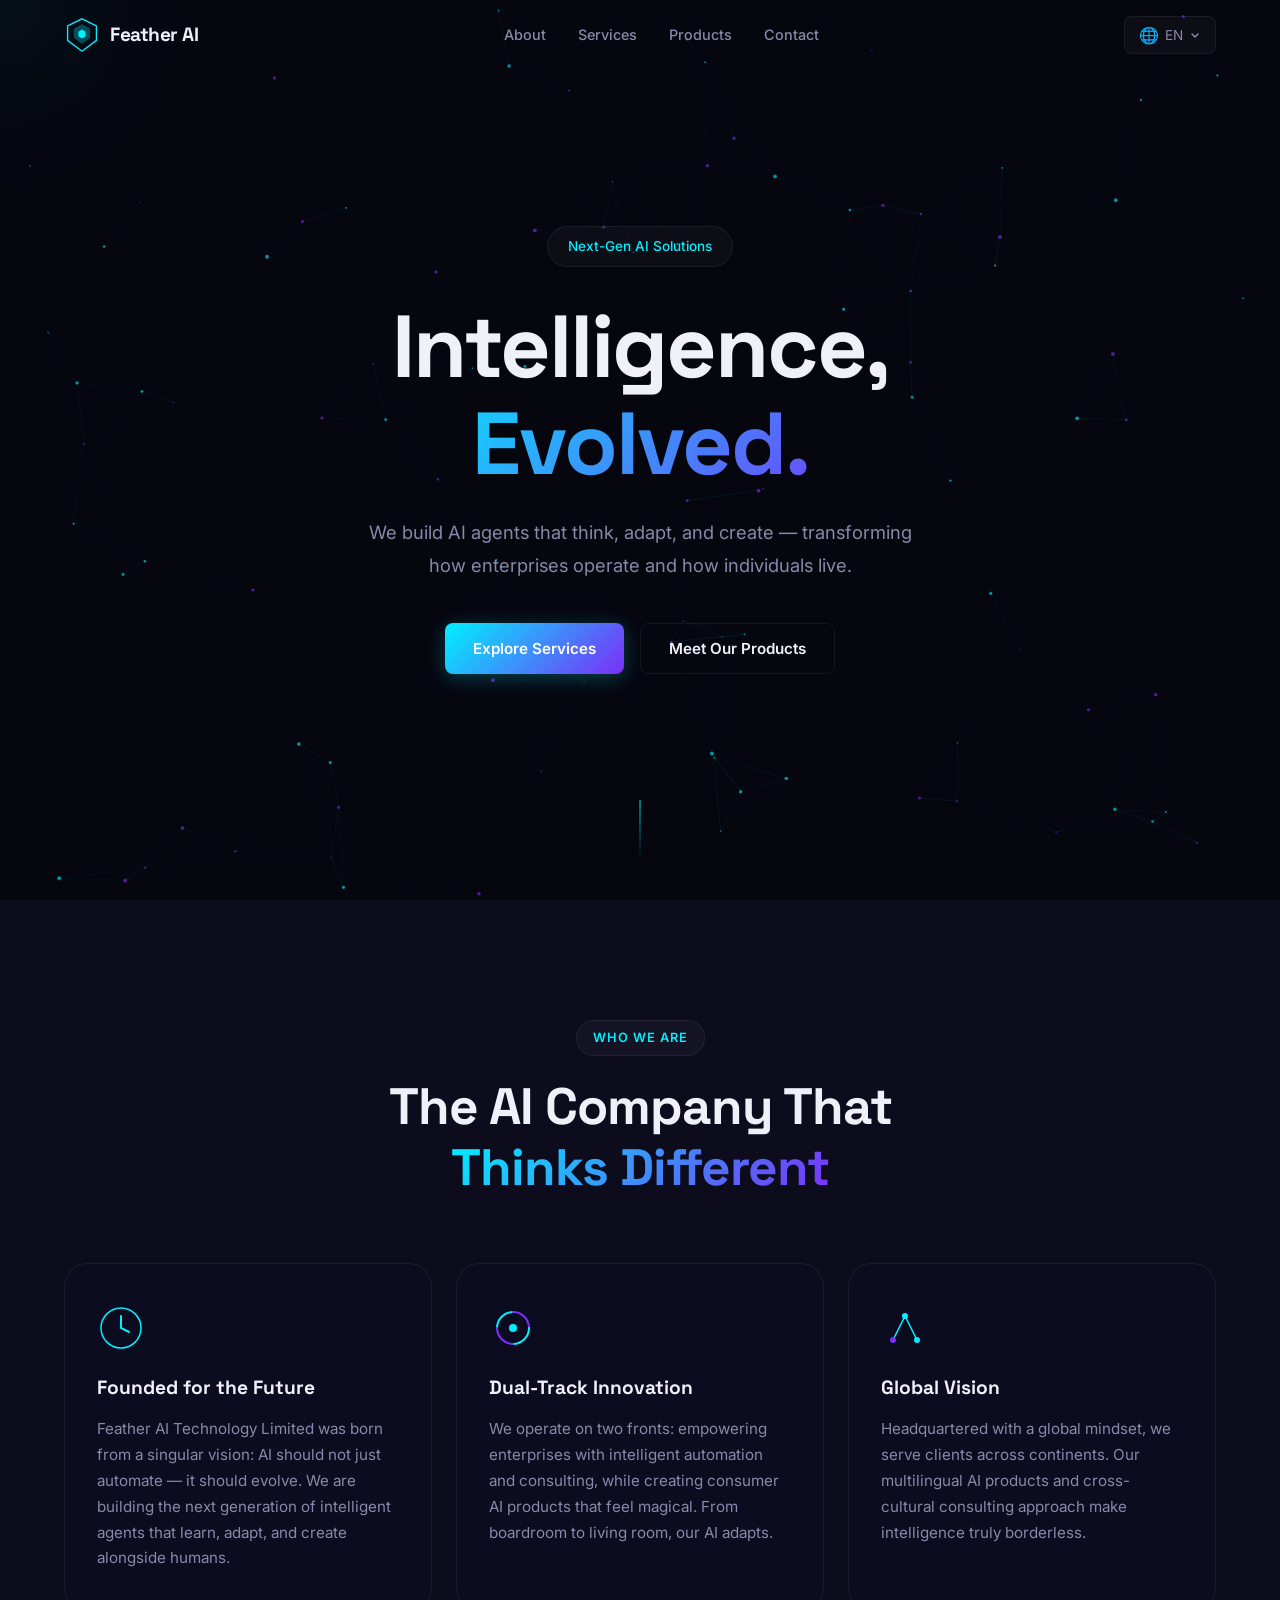
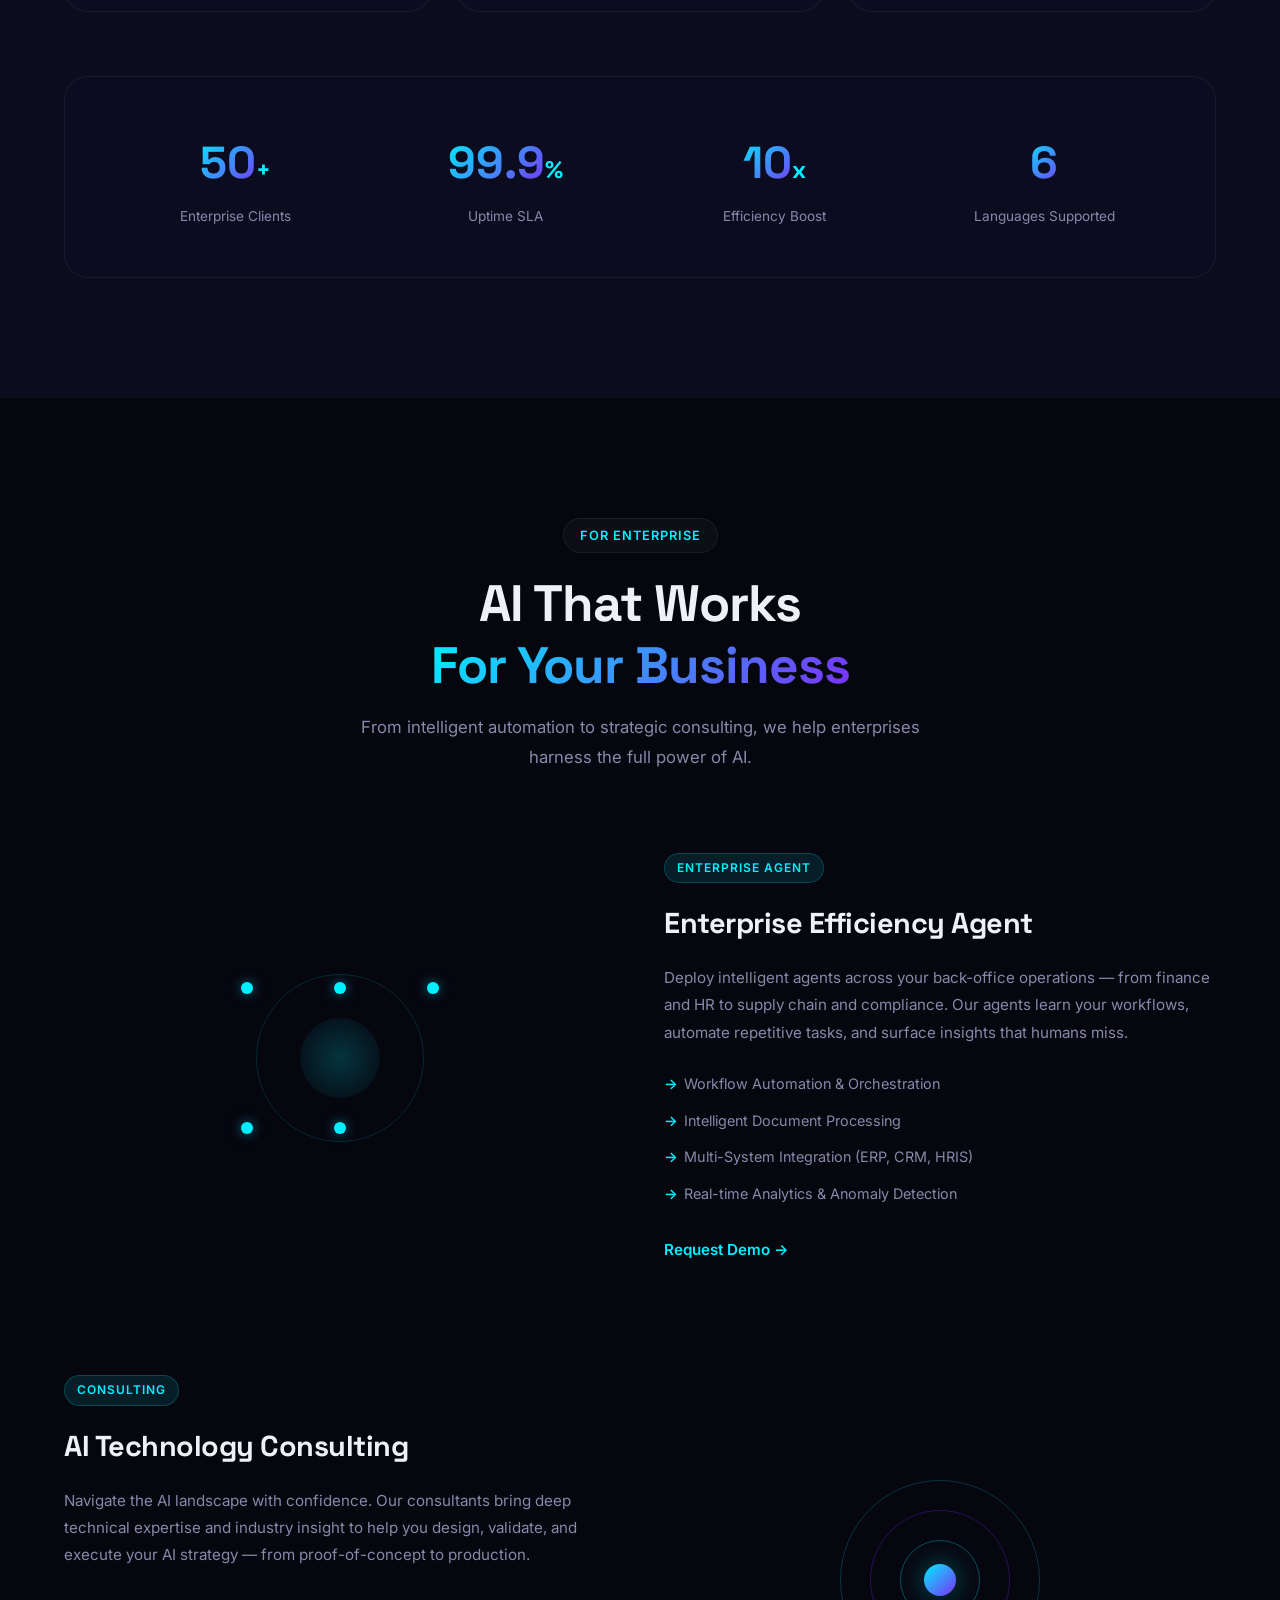
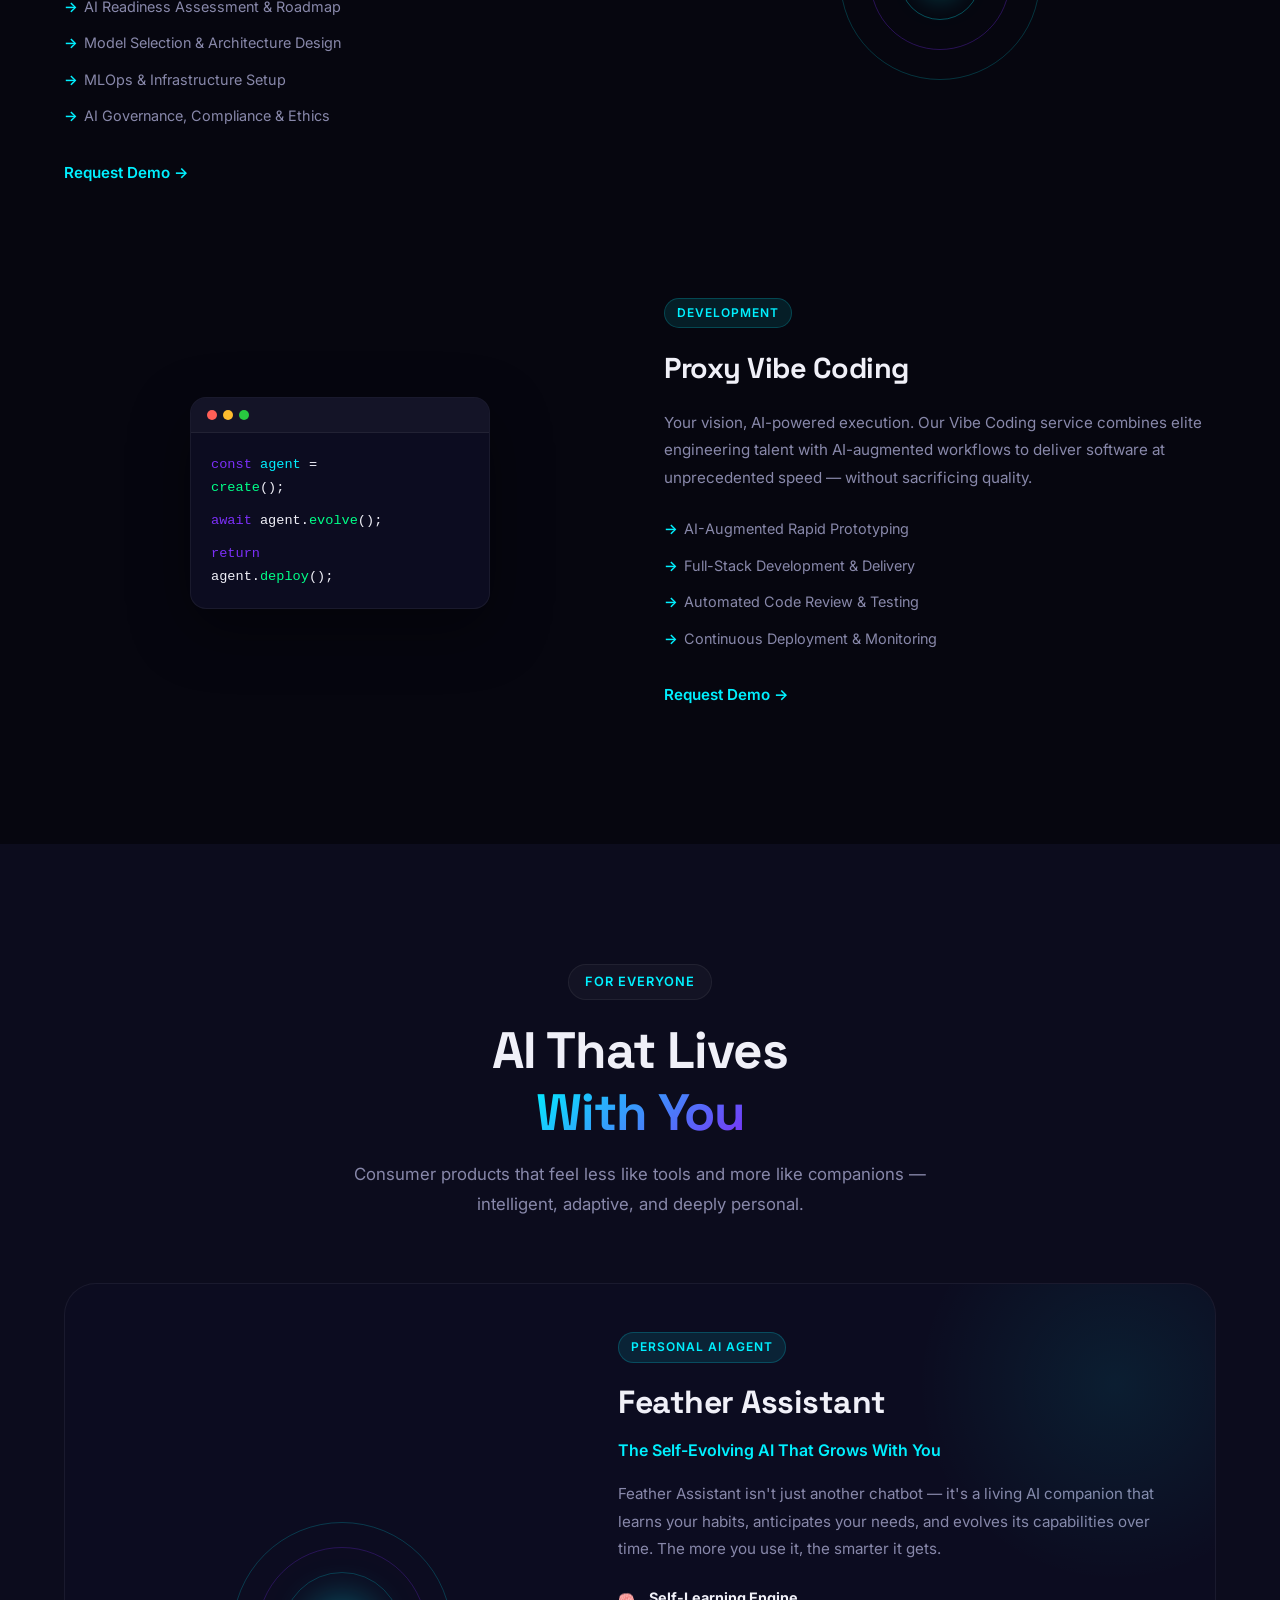
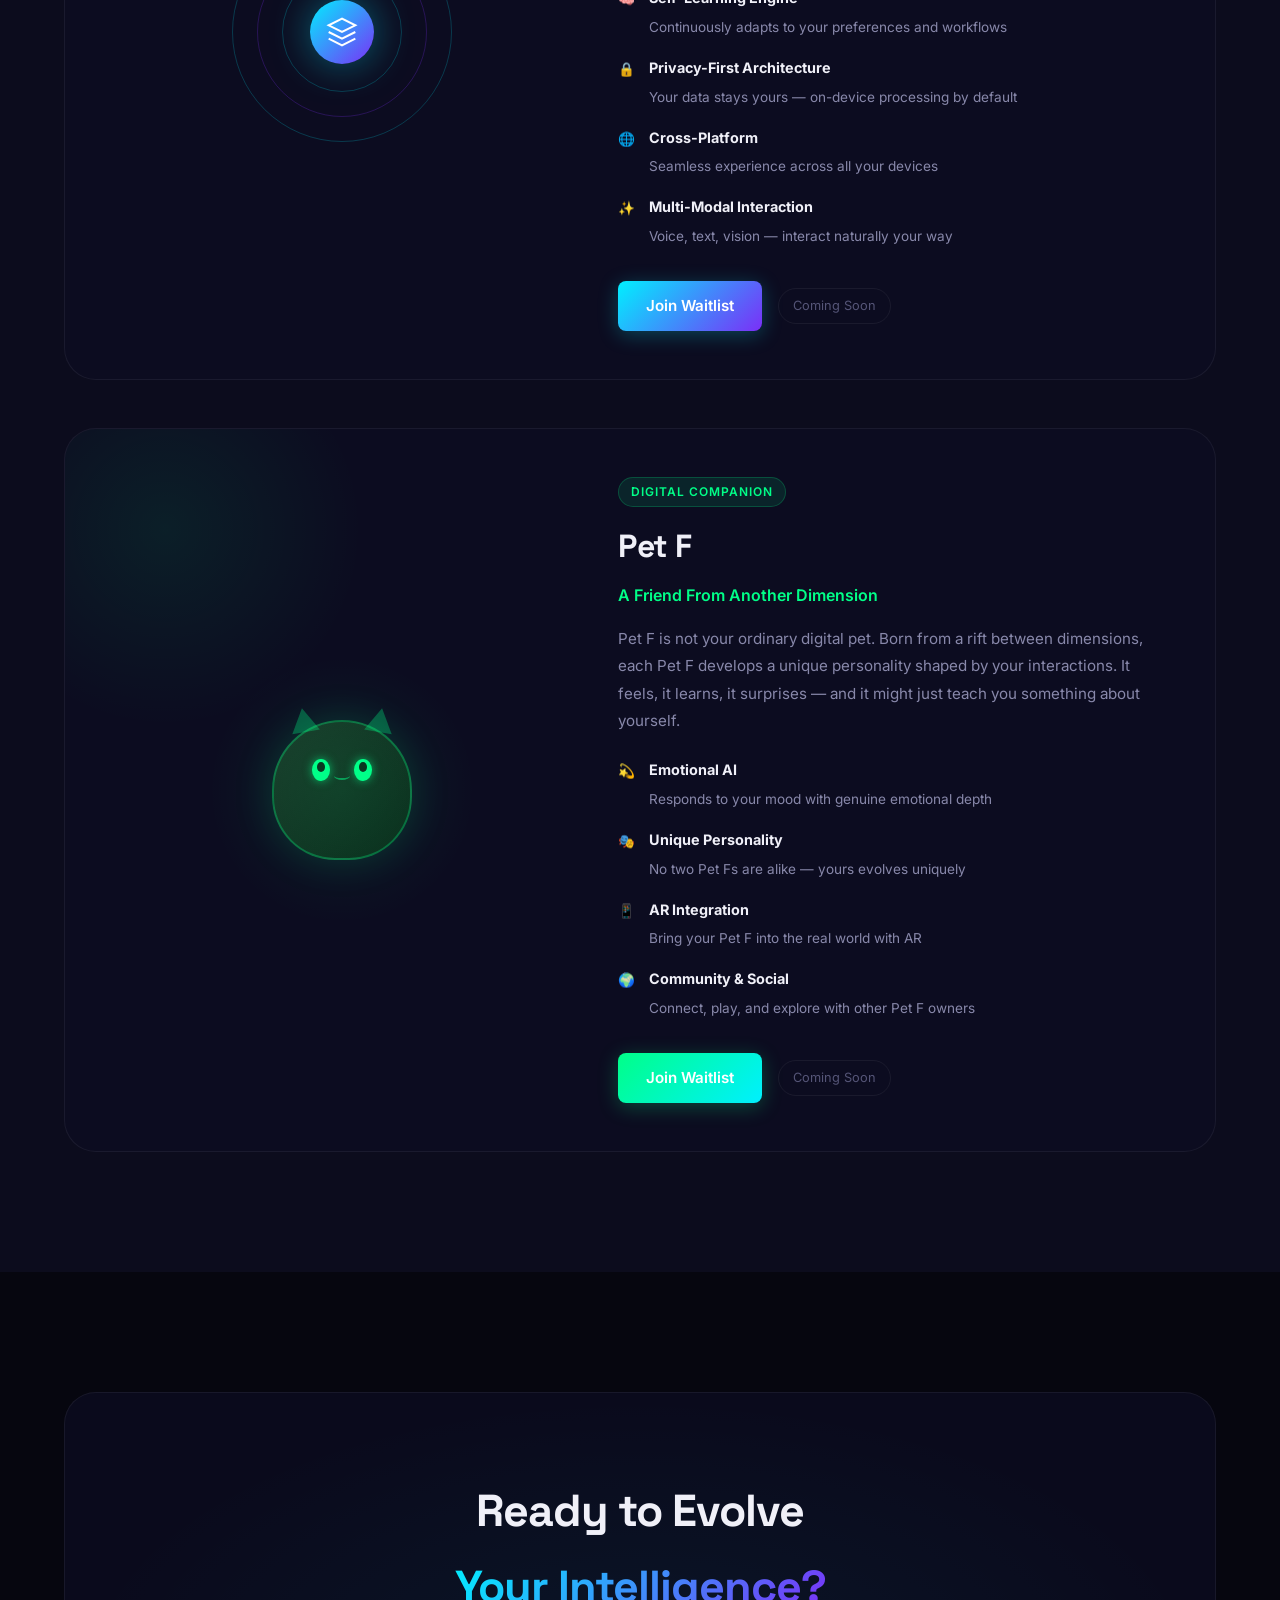
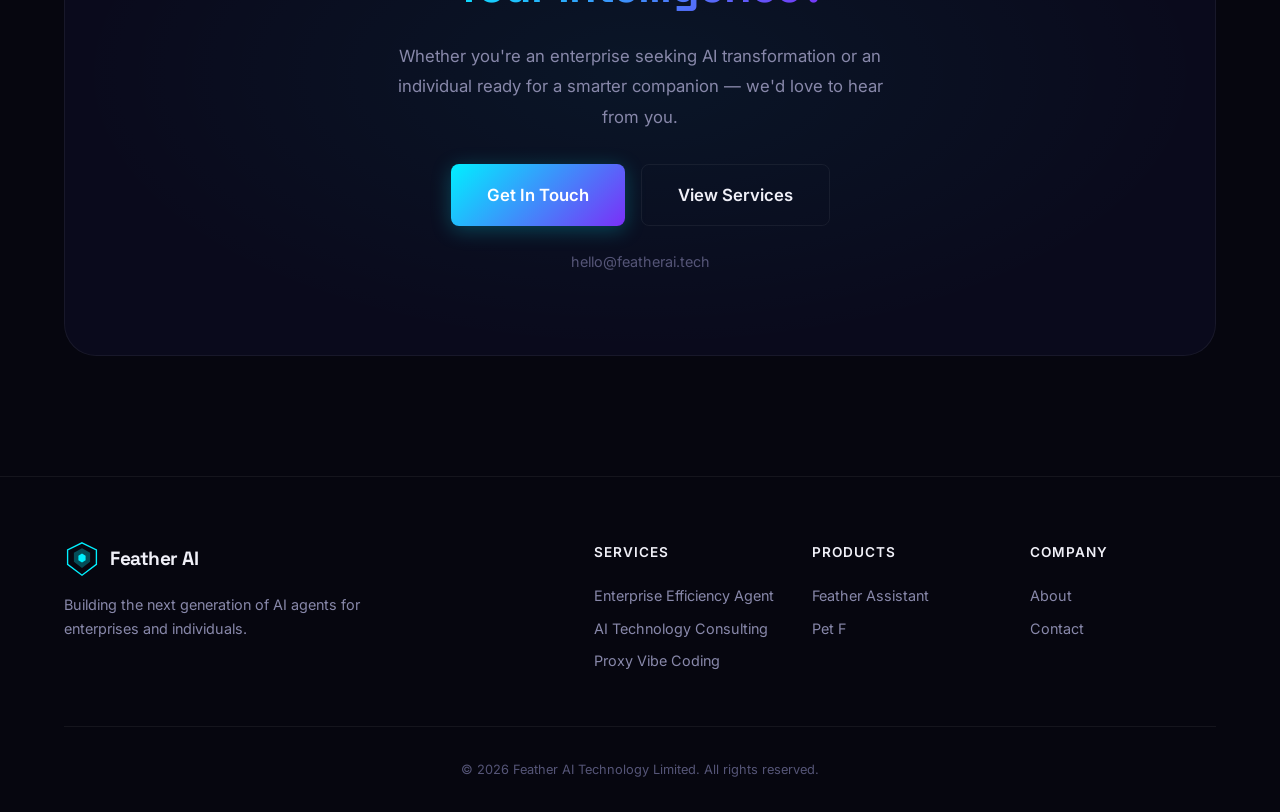
==== index.html @ f20fec65 "Initial commit" ====
<!DOCTYPE html>
<html lang="en" data-lang="en">
<head>
  <meta charset="UTF-8" />
  <meta name="viewport" content="width=device-width, initial-scale=1.0" />
  <title>Feather AI — Intelligence, Evolved</title>
  <meta name="description" content="Feather AI Technology Limited — Building the next generation of AI agents for enterprises and individuals." />
  <link rel="icon" type="image/svg+xml" href="assets/favicon.svg" />
  <link rel="preconnect" href="https://fonts.googleapis.com" />
  <link rel="preconnect" href="https://fonts.gstatic.com" crossorigin />
  <link href="https://fonts.googleapis.com/css2?family=Inter:wght@300;400;500;600;700;800;900&family=Space+Grotesk:wght@400;500;600;700&family=Noto+Sans+SC:wght@300;400;500;700&family=Noto+Sans+JP:wght@300;400;500;700&display=swap" rel="stylesheet" />
  <link rel="stylesheet" href="css/style.css" />
</head>
<body>
  <!-- Cursor Glow -->
  <div id="cursor-glow"></div>

  <!-- Navigation -->
  <nav id="navbar">
    <div class="nav-inner">
      <a href="#hero" class="nav-logo">
        <svg class="logo-icon" viewBox="0 0 40 40" fill="none" xmlns="http://www.w3.org/2000/svg">
          <path d="M20 2L36 10V26L20 38L4 26V10L20 2Z" stroke="url(#logoGrad)" stroke-width="1.5" fill="none"/>
          <path d="M20 8L29 13V23L20 30L11 23V13L20 8Z" fill="url(#logoGrad)" opacity="0.3"/>
          <path d="M20 14L24 16.5V21.5L20 24L16 21.5V16.5L20 14Z" fill="url(#logoGrad)"/>
          <defs>
            <linearGradient id="logoGrad" x1="4" y1="2" x2="36" y2="38">
              <stop stop-color="#00f0ff"/>
              <stop offset="1" stop-color="#7b2ff7"/>
            </linearGradient>
          </defs>
        </svg>
        <span class="logo-text">Feather AI</span>
      </a>
      <div class="nav-links">
        <a href="#about" data-i18n="nav.about">About</a>
        <a href="#services" data-i18n="nav.services">Services</a>
        <a href="#products" data-i18n="nav.products">Products</a>
        <a href="#contact" data-i18n="nav.contact">Contact</a>
      </div>
      <div class="nav-actions">
        <div class="lang-switcher" id="langSwitcher">
          <button class="lang-btn" id="langBtn">
            <span class="lang-flag">🌐</span>
            <span class="lang-label">EN</span>
            <svg class="lang-arrow" viewBox="0 0 12 12" fill="none"><path d="M3 5L6 8L9 5" stroke="currentColor" stroke-width="1.5" stroke-linecap="round"/></svg>
          </button>
          <div class="lang-dropdown" id="langDropdown">
            <button data-lang="en">🇺🇸 English</button>
            <button data-lang="zh-TW">🇹🇼 繁體中文</button>
            <button data-lang="zh-CN">🇨🇳 简体中文</button>
            <button data-lang="ja">🇯🇵 日本語</button>
            <button data-lang="fr">🇫🇷 Français</button>
            <button data-lang="de">🇩🇪 Deutsch</button>
          </div>
        </div>
        <button class="nav-toggle" id="navToggle" aria-label="Menu">
          <span></span><span></span><span></span>
        </button>
      </div>
    </div>
  </nav>

  <!-- Mobile Menu -->
  <div class="mobile-menu" id="mobileMenu">
    <a href="#about" data-i18n="nav.about">About</a>
    <a href="#services" data-i18n="nav.services">Services</a>
    <a href="#products" data-i18n="nav.products">Products</a>
    <a href="#contact" data-i18n="nav.contact">Contact</a>
  </div>

  <!-- Hero Section -->
  <section id="hero">
    <canvas id="heroCanvas"></canvas>
    <div class="hero-content">
      <div class="hero-badge" data-i18n="hero.badge">Next-Gen AI Solutions</div>
      <h1>
        <span class="hero-line" data-i18n="hero.title1">Intelligence,</span>
        <span class="hero-line gradient-text" data-i18n="hero.title2">Evolved.</span>
      </h1>
      <p class="hero-sub" data-i18n="hero.subtitle">We build AI agents that think, adapt, and create — transforming how enterprises operate and how individuals live.</p>
      <div class="hero-cta">
        <a href="#services" class="btn btn-primary" data-i18n="hero.cta1">Explore Services</a>
        <a href="#products" class="btn btn-ghost" data-i18n="hero.cta2">Meet Our Products</a>
      </div>
    </div>
    <div class="scroll-indicator">
      <div class="scroll-line"></div>
    </div>
  </section>

  <!-- About Section -->
  <section id="about">
    <div class="container">
      <div class="section-header">
        <span class="section-tag" data-i18n="about.tag">Who We Are</span>
        <h2 data-i18n="about.title">The AI Company That<br/><span class="gradient-text">Thinks Different</span></h2>
      </div>
      <div class="about-grid">
        <div class="about-card" data-reveal>
          <div class="about-icon">
            <svg viewBox="0 0 48 48" fill="none"><circle cx="24" cy="24" r="20" stroke="url(#g1)" stroke-width="1.5"/><path d="M24 12V24L32 28" stroke="url(#g1)" stroke-width="2" stroke-linecap="round"/><defs><linearGradient id="g1" x1="4" y1="4" x2="44" y2="44"><stop stop-color="#00f0ff"/><stop offset="1" stop-color="#7b2ff7"/></linearGradient></defs></svg>
          </div>
          <h3 data-i18n="about.card1.title">Founded for the Future</h3>
          <p data-i18n="about.card1.desc">Feather AI Technology Limited was born from a singular vision: AI should not just automate — it should evolve. We are building the next generation of intelligent agents that learn, adapt, and create alongside humans.</p>
        </div>
        <div class="about-card" data-reveal>
          <div class="about-icon">
            <svg viewBox="0 0 48 48" fill="none"><path d="M8 24C8 15.2 15.2 8 24 8" stroke="#00f0ff" stroke-width="2" stroke-linecap="round"/><path d="M24 8C32.8 8 40 15.2 40 24" stroke="#7b2ff7" stroke-width="2" stroke-linecap="round"/><path d="M40 24C40 32.8 32.8 40 24 40" stroke="#00f0ff" stroke-width="2" stroke-linecap="round"/><path d="M24 40C15.2 40 8 32.8 8 24" stroke="#7b2ff7" stroke-width="2" stroke-linecap="round"/><circle cx="24" cy="24" r="4" fill="url(#g2)"/><defs><linearGradient id="g2" x1="8" y1="8" x2="40" y2="40"><stop stop-color="#00f0ff"/><stop offset="1" stop-color="#7b2ff7"/></linearGradient></defs></svg>
          </div>
          <h3 data-i18n="about.card2.title">Dual-Track Innovation</h3>
          <p data-i18n="about.card2.desc">We operate on two fronts: empowering enterprises with intelligent automation and consulting, while creating consumer AI products that feel magical. From boardroom to living room, our AI adapts.</p>
        </div>
        <div class="about-card" data-reveal>
          <div class="about-icon">
            <svg viewBox="0 0 48 48" fill="none"><path d="M12 36L24 12L36 36" stroke="url(#g3)" stroke-width="1.5"/><path d="M17 28H31" stroke="url(#g3)" stroke-width="1.5"/><circle cx="24" cy="12" r="3" fill="#00f0ff"/><circle cx="12" cy="36" r="3" fill="#7b2ff7"/><circle cx="36" cy="36" r="3" fill="#00f0ff"/><defs><linearGradient id="g3" x1="12" y1="12" x2="36" y2="36"><stop stop-color="#00f0ff"/><stop offset="1" stop-color="#7b2ff7"/></linearGradient></defs></svg>
          </div>
          <h3 data-i18n="about.card3.title">Global Vision</h3>
          <p data-i18n="about.card3.desc">Headquartered with a global mindset, we serve clients across continents. Our multilingual AI products and cross-cultural consulting approach make intelligence truly borderless.</p>
        </div>
      </div>
      <div class="about-stats" data-reveal>
        <div class="stat">
          <span class="stat-num" data-count="50">0</span><span class="stat-suffix">+</span>
          <span class="stat-label" data-i18n="about.stat1">Enterprise Clients</span>
        </div>
        <div class="stat">
          <span class="stat-num" data-count="99.9">0</span><span class="stat-suffix">%</span>
          <span class="stat-label" data-i18n="about.stat2">Uptime SLA</span>
        </div>
        <div class="stat">
          <span class="stat-num" data-count="10">0</span><span class="stat-suffix">x</span>
          <span class="stat-label" data-i18n="about.stat3">Efficiency Boost</span>
        </div>
        <div class="stat">
          <span class="stat-num" data-count="6">0</span><span class="stat-suffix"></span>
          <span class="stat-label" data-i18n="about.stat4">Languages Supported</span>
        </div>
      </div>
    </div>
  </section>

  <!-- Services (To B) Section -->
  <section id="services">
    <div class="container">
      <div class="section-header">
        <span class="section-tag" data-i18n="services.tag">For Enterprise</span>
        <h2 data-i18n="services.title">AI That Works<br/><span class="gradient-text">For Your Business</span></h2>
        <p class="section-desc" data-i18n="services.subtitle">From intelligent automation to strategic consulting, we help enterprises harness the full power of AI.</p>
      </div>
      <div class="services-grid">
        <!-- Service 1: Enterprise Agent -->
        <div class="service-card" data-reveal>
          <div class="service-visual">
            <div class="service-illustration agent-illust">
              <div class="agent-grid">
                <div class="agent-node" style="--delay:0s"></div>
                <div class="agent-node" style="--delay:0.2s"></div>
                <div class="agent-node" style="--delay:0.4s"></div>
                <div class="agent-node" style="--delay:0.6s"></div>
                <div class="agent-node" style="--delay:0.8s"></div>
                <div class="agent-connection"></div>
              </div>
              <div class="agent-pulse"></div>
            </div>
          </div>
          <div class="service-content">
            <div class="service-badge" data-i18n="services.s1.badge">Enterprise Agent</div>
            <h3 data-i18n="services.s1.title">Enterprise Efficiency Agent</h3>
            <p data-i18n="services.s1.desc">Deploy intelligent agents across your back-office operations — from finance and HR to supply chain and compliance. Our agents learn your workflows, automate repetitive tasks, and surface insights that humans miss.</p>
            <ul class="service-features">
              <li data-i18n="services.s1.f1">Workflow Automation & Orchestration</li>
              <li data-i18n="services.s1.f2">Intelligent Document Processing</li>
              <li data-i18n="services.s1.f3">Multi-System Integration (ERP, CRM, HRIS)</li>
              <li data-i18n="services.s1.f4">Real-time Analytics & Anomaly Detection</li>
            </ul>
            <a href="#contact" class="service-link" data-i18n="services.cta">Request Demo →</a>
          </div>
        </div>

        <!-- Service 2: AI Consulting -->
        <div class="service-card reverse" data-reveal>
          <div class="service-visual">
            <div class="service-illustration consulting-illust">
              <div class="consulting-brain">
                <div class="brain-ring r1"></div>
                <div class="brain-ring r2"></div>
                <div class="brain-ring r3"></div>
                <div class="brain-core"></div>
              </div>
            </div>
          </div>
          <div class="service-content">
            <div class="service-badge" data-i18n="services.s2.badge">Consulting</div>
            <h3 data-i18n="services.s2.title">AI Technology Consulting</h3>
            <p data-i18n="services.s2.desc">Navigate the AI landscape with confidence. Our consultants bring deep technical expertise and industry insight to help you design, validate, and execute your AI strategy — from proof-of-concept to production.</p>
            <ul class="service-features">
              <li data-i18n="services.s2.f1">AI Readiness Assessment & Roadmap</li>
              <li data-i18n="services.s2.f2">Model Selection & Architecture Design</li>
              <li data-i18n="services.s2.f3">MLOps & Infrastructure Setup</li>
              <li data-i18n="services.s2.f4">AI Governance, Compliance & Ethics</li>
            </ul>
            <a href="#contact" class="service-link" data-i18n="services.cta">Request Demo →</a>
          </div>
        </div>

        <!-- Service 3: Vibe Coding -->
        <div class="service-card" data-reveal>
          <div class="service-visual">
            <div class="service-illustration coding-illust">
              <div class="code-editor">
                <div class="code-header">
                  <span class="code-dot d1"></span>
                  <span class="code-dot d2"></span>
                  <span class="code-dot d3"></span>
                </div>
                <div class="code-body">
                  <span class="code-line" style="--w:60%"><span class="code-kw">const</span> <span class="code-var">agent</span> = <span class="code-fn">create</span>();</span>
                  <span class="code-line" style="--w:75%"><span class="code-kw">await</span> agent.<span class="code-fn">evolve</span>();</span>
                  <span class="code-line" style="--w:50%"><span class="code-kw">return</span> agent.<span class="code-fn">deploy</span>();</span>
                </div>
              </div>
            </div>
          </div>
          <div class="service-content">
            <div class="service-badge" data-i18n="services.s3.badge">Development</div>
            <h3 data-i18n="services.s3.title">Proxy Vibe Coding</h3>
            <p data-i18n="services.s3.desc">Your vision, AI-powered execution. Our Vibe Coding service combines elite engineering talent with AI-augmented workflows to deliver software at unprecedented speed — without sacrificing quality.</p>
            <ul class="service-features">
              <li data-i18n="services.s3.f1">AI-Augmented Rapid Prototyping</li>
              <li data-i18n="services.s3.f2">Full-Stack Development & Delivery</li>
              <li data-i18n="services.s3.f3">Automated Code Review & Testing</li>
              <li data-i18n="services.s3.f4">Continuous Deployment & Monitoring</li>
            </ul>
            <a href="#contact" class="service-link" data-i18n="services.cta">Request Demo →</a>
          </div>
        </div>
      </div>
    </div>
  </section>

  <!-- Products (To C) Section -->
  <section id="products">
    <div class="container">
      <div class="section-header">
        <span class="section-tag" data-i18n="products.tag">For Everyone</span>
        <h2 data-i18n="products.title">AI That Lives<br/><span class="gradient-text">With You</span></h2>
        <p class="section-desc" data-i18n="products.subtitle">Consumer products that feel less like tools and more like companions — intelligent, adaptive, and deeply personal.</p>
      </div>
      <div class="products-grid">
        <!-- Product 1: Feather Assistant -->
        <div class="product-card feather-assistant" data-reveal>
          <div class="product-glow"></div>
          <div class="product-visual">
            <div class="fa-orb">
              <div class="fa-ring r1"></div>
              <div class="fa-ring r2"></div>
              <div class="fa-ring r3"></div>
              <div class="fa-core">
                <svg viewBox="0 0 24 24" fill="none" stroke="white" stroke-width="1.5"><path d="M12 2L2 7L12 12L22 7L12 2Z"/><path d="M2 17L12 22L22 17"/><path d="M2 12L12 17L22 12"/></svg>
              </div>
            </div>
          </div>
          <div class="product-content">
            <div class="product-badge" data-i18n="products.p1.badge">Personal AI Agent</div>
            <h3 data-i18n="products.p1.title">Feather Assistant</h3>
            <p class="product-tagline" data-i18n="products.p1.tagline">The Self-Evolving AI That Grows With You</p>
            <p class="product-desc" data-i18n="products.p1.desc">Feather Assistant isn't just another chatbot — it's a living AI companion that learns your habits, anticipates your needs, and evolves its capabilities over time. The more you use it, the smarter it gets.</p>
            <div class="product-features">
              <div class="pf-item">
                <span class="pf-icon">🧠</span>
                <div>
                  <strong data-i18n="products.p1.f1t">Self-Learning Engine</strong>
                  <span data-i18n="products.p1.f1d">Continuously adapts to your preferences and workflows</span>
                </div>
              </div>
              <div class="pf-item">
                <span class="pf-icon">🔒</span>
                <div>
                  <strong data-i18n="products.p1.f2t">Privacy-First Architecture</strong>
                  <span data-i18n="products.p1.f2d">Your data stays yours — on-device processing by default</span>
                </div>
              </div>
              <div class="pf-item">
                <span class="pf-icon">🌐</span>
                <div>
                  <strong data-i18n="products.p1.f3t">Cross-Platform</strong>
                  <span data-i18n="products.p1.f3d">Seamless experience across all your devices</span>
                </div>
              </div>
              <div class="pf-item">
                <span class="pf-icon">✨</span>
                <div>
                  <strong data-i18n="products.p1.f4t">Multi-Modal Interaction</strong>
                  <span data-i18n="products.p1.f4d">Voice, text, vision — interact naturally your way</span>
                </div>
              </div>
            </div>
            <div class="product-cta">
              <a href="#contact" class="btn btn-primary" data-i18n="products.p1.cta">Join Waitlist</a>
              <span class="product-soon" data-i18n="products.coming">Coming Soon</span>
            </div>
          </div>
        </div>

        <!-- Product 2: Pet F -->
        <div class="product-card pet-f" data-reveal>
          <div class="product-glow pet-glow"></div>
          <div class="product-visual">
            <div class="pet-avatar">
              <div class="pet-body">
                <div class="pet-face">
                  <div class="pet-eye left"><div class="pet-pupil"></div></div>
                  <div class="pet-eye right"><div class="pet-pupil"></div></div>
                  <div class="pet-mouth"></div>
                </div>
                <div class="pet-ear left"></div>
                <div class="pet-ear right"></div>
              </div>
              <div class="pet-aura"></div>
              <div class="pet-sparkle s1">✦</div>
              <div class="pet-sparkle s2">✧</div>
              <div class="pet-sparkle s3">✦</div>
            </div>
          </div>
          <div class="product-content">
            <div class="product-badge pet-badge" data-i18n="products.p2.badge">Digital Companion</div>
            <h3 data-i18n="products.p2.title">Pet F</h3>
            <p class="product-tagline" data-i18n="products.p2.tagline">A Friend From Another Dimension</p>
            <p class="product-desc" data-i18n="products.p2.desc">Pet F is not your ordinary digital pet. Born from a rift between dimensions, each Pet F develops a unique personality shaped by your interactions. It feels, it learns, it surprises — and it might just teach you something about yourself.</p>
            <div class="product-features">
              <div class="pf-item">
                <span class="pf-icon">💫</span>
                <div>
                  <strong data-i18n="products.p2.f1t">Emotional AI</strong>
                  <span data-i18n="products.p2.f1d">Responds to your mood with genuine emotional depth</span>
                </div>
              </div>
              <div class="pf-item">
                <span class="pf-icon">🎭</span>
                <div>
                  <strong data-i18n="products.p2.f2t">Unique Personality</strong>
                  <span data-i18n="products.p2.f2d">No two Pet Fs are alike — yours evolves uniquely</span>
                </div>
              </div>
              <div class="pf-item">
                <span class="pf-icon">📱</span>
                <div>
                  <strong data-i18n="products.p2.f3t">AR Integration</strong>
                  <span data-i18n="products.p2.f3d">Bring your Pet F into the real world with AR</span>
                </div>
              </div>
              <div class="pf-item">
                <span class="pf-icon">🌍</span>
                <div>
                  <strong data-i18n="products.p2.f4t">Community & Social</strong>
                  <span data-i18n="products.p2.f4d">Connect, play, and explore with other Pet F owners</span>
                </div>
              </div>
            </div>
            <div class="product-cta">
              <a href="#contact" class="btn btn-primary btn-pet" data-i18n="products.p2.cta">Join Waitlist</a>
              <span class="product-soon" data-i18n="products.coming">Coming Soon</span>
            </div>
          </div>
        </div>
      </div>
    </div>
  </section>

  <!-- CTA / Contact Section -->
  <section id="contact">
    <div class="container">
      <div class="contact-wrapper" data-reveal>
        <div class="contact-bg"></div>
        <div class="contact-content">
          <h2 data-i18n="contact.title">Ready to Evolve<br/><span class="gradient-text">Your Intelligence?</span></h2>
          <p data-i18n="contact.desc">Whether you're an enterprise seeking AI transformation or an individual ready for a smarter companion — we'd love to hear from you.</p>
          <div class="contact-actions">
            <a href="mailto:hello@featherai.tech" class="btn btn-primary btn-lg" data-i18n="contact.cta1">Get In Touch</a>
            <a href="#services" class="btn btn-ghost btn-lg" data-i18n="contact.cta2">View Services</a>
          </div>
          <div class="contact-email">hello@featherai.tech</div>
        </div>
      </div>
    </div>
  </section>

  <!-- Footer -->
  <footer id="footer">
    <div class="container">
      <div class="footer-grid">
        <div class="footer-brand">
          <a href="#hero" class="nav-logo">
            <svg class="logo-icon" viewBox="0 0 40 40" fill="none" xmlns="http://www.w3.org/2000/svg">
              <path d="M20 2L36 10V26L20 38L4 26V10L20 2Z" stroke="url(#logoGrad2)" stroke-width="1.5" fill="none"/>
              <path d="M20 8L29 13V23L20 30L11 23V13L20 8Z" fill="url(#logoGrad2)" opacity="0.3"/>
              <path d="M20 14L24 16.5V21.5L20 24L16 21.5V16.5L20 14Z" fill="url(#logoGrad2)"/>
              <defs><linearGradient id="logoGrad2" x1="4" y1="2" x2="36" y2="38"><stop stop-color="#00f0ff"/><stop offset="1" stop-color="#7b2ff7"/></linearGradient></defs>
            </svg>
            <span class="logo-text">Feather AI</span>
          </a>
          <p data-i18n="footer.desc">Building the next generation of AI agents for enterprises and individuals.</p>
        </div>
        <div class="footer-links">
          <div class="footer-col">
            <h4 data-i18n="footer.col1.title">Services</h4>
            <a href="#services" data-i18n="services.s1.title">Enterprise Agent</a>
            <a href="#services" data-i18n="services.s2.title">AI Consulting</a>
            <a href="#services" data-i18n="services.s3.title">Vibe Coding</a>
          </div>
          <div class="footer-col">
            <h4 data-i18n="footer.col2.title">Products</h4>
            <a href="#products" data-i18n="products.p1.title">Feather Assistant</a>
            <a href="#products" data-i18n="products.p2.title">Pet F</a>
          </div>
          <div class="footer-col">
            <h4 data-i18n="footer.col3.title">Company</h4>
            <a href="#about" data-i18n="nav.about">About</a>
            <a href="#contact" data-i18n="nav.contact">Contact</a>
          </div>
        </div>
      </div>
      <div class="footer-bottom">
        <span>© 2026 Feather AI Technology Limited. All rights reserved.</span>
      </div>
    </div>
  </footer>

  <script src="js/i18n.js"></script>
  <script src="js/main.js"></script>
</body>
</html>
---- css/style.css ----
/* ============================================
   Feather AI — Global Styles
   ============================================ */

/* --- CSS Variables --- */
:root {
  --bg-primary: #06060f;
  --bg-secondary: #0c0c1d;
  --bg-card: rgba(14, 14, 35, 0.7);
  --bg-glass: rgba(255, 255, 255, 0.03);
  --border-glass: rgba(255, 255, 255, 0.06);
  --text-primary: #f0f0f8;
  --text-secondary: #8888aa;
  --text-muted: #555577;
  --accent-cyan: #00f0ff;
  --accent-purple: #7b2ff7;
  --accent-blue: #3366ff;
  --accent-pink: #ff2d95;
  --accent-green: #00ff88;
  --gradient-main: linear-gradient(135deg, #00f0ff, #7b2ff7);
  --gradient-warm: linear-gradient(135deg, #ff2d95, #ff8800);
  --gradient-pet: linear-gradient(135deg, #00ff88, #00f0ff);
  --font-main: 'Inter', 'Noto Sans SC', 'Noto Sans JP', -apple-system, sans-serif;
  --font-display: 'Space Grotesk', 'Inter', sans-serif;
  --radius-sm: 8px;
  --radius-md: 16px;
  --radius-lg: 24px;
  --radius-xl: 32px;
  --shadow-glow: 0 0 60px rgba(0, 240, 255, 0.08);
  --transition: 0.3s cubic-bezier(0.4, 0, 0.2, 1);
}

/* --- Reset --- */
*, *::before, *::after { box-sizing: border-box; margin: 0; padding: 0; }
html { scroll-behavior: smooth; scroll-padding-top: 80px; font-size: 16px; }
body {
  font-family: var(--font-main);
  background: var(--bg-primary);
  color: var(--text-primary);
  line-height: 1.7;
  overflow-x: hidden;
  -webkit-font-smoothing: antialiased;
}
a { color: inherit; text-decoration: none; }
img { max-width: 100%; display: block; }
ul { list-style: none; }

/* --- Utility --- */
.container { max-width: 1200px; margin: 0 auto; padding: 0 24px; }
.gradient-text {
  background: var(--gradient-main);
  -webkit-background-clip: text;
  -webkit-text-fill-color: transparent;
  background-clip: text;
}
.btn {
  display: inline-flex; align-items: center; gap: 8px;
  padding: 12px 28px; border-radius: var(--radius-sm);
  font-weight: 600; font-size: 0.95rem;
  transition: var(--transition); cursor: pointer;
  border: none; font-family: var(--font-main);
}
.btn-primary {
  background: var(--gradient-main); color: #fff;
  box-shadow: 0 4px 20px rgba(0, 240, 255, 0.25);
}
.btn-primary:hover {
  box-shadow: 0 6px 30px rgba(0, 240, 255, 0.4);
  transform: translateY(-2px);
}
.btn-ghost {
  background: transparent; color: var(--text-primary);
  border: 1px solid var(--border-glass);
}
.btn-ghost:hover {
  border-color: var(--accent-cyan);
  color: var(--accent-cyan);
}
.btn-lg { padding: 16px 36px; font-size: 1.05rem; }
.btn-pet {
  background: var(--gradient-pet);
  box-shadow: 0 4px 20px rgba(0, 255, 136, 0.25);
}
.btn-pet:hover {
  box-shadow: 0 6px 30px rgba(0, 255, 136, 0.4);
}

/* --- Cursor Glow --- */
#cursor-glow {
  position: fixed; width: 400px; height: 400px;
  border-radius: 50%; pointer-events: none; z-index: 0;
  background: radial-gradient(circle, rgba(0,240,255,0.04) 0%, transparent 70%);
  transform: translate(-50%, -50%);
  transition: left 0.3s ease-out, top 0.3s ease-out;
}

/* --- Navigation --- */
#navbar {
  position: fixed; top: 0; left: 0; right: 0; z-index: 1000;
  padding: 16px 0;
  transition: var(--transition);
}
#navbar.scrolled {
  background: rgba(6, 6, 15, 0.85);
  backdrop-filter: blur(20px);
  border-bottom: 1px solid var(--border-glass);
  padding: 10px 0;
}
.nav-inner {
  max-width: 1200px; margin: 0 auto; padding: 0 24px;
  display: flex; align-items: center; justify-content: space-between;
}
.nav-logo {
  display: flex; align-items: center; gap: 10px;
  font-family: var(--font-display); font-weight: 700; font-size: 1.2rem;
}
.logo-icon { width: 36px; height: 36px; }
.logo-text { letter-spacing: -0.5px; }
.nav-links { display: flex; gap: 32px; }
.nav-links a {
  font-size: 0.9rem; font-weight: 500; color: var(--text-secondary);
  transition: var(--transition); position: relative;
}
.nav-links a::after {
  content: ''; position: absolute; bottom: -4px; left: 0;
  width: 0; height: 2px; background: var(--gradient-main);
  transition: var(--transition);
}
.nav-links a:hover { color: var(--text-primary); }
.nav-links a:hover::after { width: 100%; }
.nav-actions { display: flex; align-items: center; gap: 16px; }

/* Language Switcher */
.lang-switcher { position: relative; }
.lang-btn {
  display: flex; align-items: center; gap: 6px;
  background: var(--bg-glass); border: 1px solid var(--border-glass);
  padding: 8px 14px; border-radius: var(--radius-sm);
  color: var(--text-secondary); font-size: 0.85rem;
  cursor: pointer; transition: var(--transition); font-family: var(--font-main);
}
.lang-btn:hover { border-color: var(--accent-cyan); color: var(--text-primary); }
.lang-flag { font-size: 1rem; }
.lang-arrow { width: 12px; height: 12px; transition: var(--transition); }
.lang-switcher.open .lang-arrow { transform: rotate(180deg); }
.lang-dropdown {
  position: absolute; top: calc(100% + 8px); right: 0;
  background: rgba(14, 14, 35, 0.95); backdrop-filter: blur(20px);
  border: 1px solid var(--border-glass); border-radius: var(--radius-sm);
  padding: 6px; min-width: 180px;
  opacity: 0; visibility: hidden; transform: translateY(-8px);
  transition: var(--transition);
}
.lang-switcher.open .lang-dropdown {
  opacity: 1; visibility: visible; transform: translateY(0);
}
.lang-dropdown button {
  display: flex; align-items: center; gap: 8px; width: 100%;
  padding: 10px 14px; border: none; background: transparent;
  color: var(--text-secondary); font-size: 0.85rem; border-radius: 6px;
  cursor: pointer; transition: var(--transition); font-family: var(--font-main);
}
.lang-dropdown button:hover { background: var(--bg-glass); color: var(--text-primary); }
.lang-dropdown button.active { color: var(--accent-cyan); }

/* Mobile Toggle */
.nav-toggle {
  display: none; flex-direction: column; gap: 5px;
  background: none; border: none; cursor: pointer; padding: 4px;
}
.nav-toggle span {
  display: block; width: 22px; height: 2px;
  background: var(--text-secondary); border-radius: 2px;
  transition: var(--transition);
}
.nav-toggle.active span:nth-child(1) { transform: rotate(45deg) translate(5px, 5px); }
.nav-toggle.active span:nth-child(2) { opacity: 0; }
.nav-toggle.active span:nth-child(3) { transform: rotate(-45deg) translate(5px, -5px); }

/* Mobile Menu */
.mobile-menu {
  display: none; position: fixed; top: 0; left: 0; right: 0; bottom: 0;
  background: rgba(6, 6, 15, 0.97); backdrop-filter: blur(20px);
  z-index: 999; flex-direction: column; align-items: center;
  justify-content: center; gap: 32px;
}
.mobile-menu.open { display: flex; }
.mobile-menu a {
  font-size: 1.5rem; font-weight: 600; color: var(--text-secondary);
  transition: var(--transition);
}
.mobile-menu a:hover { color: var(--accent-cyan); }

/* --- Hero Section --- */
#hero {
  position: relative; min-height: 100vh;
  display: flex; align-items: center; justify-content: center;
  overflow: hidden;
}
#heroCanvas {
  position: absolute; top: 0; left: 0; width: 100%; height: 100%;
  z-index: 0;
}
.hero-content {
  position: relative; z-index: 1; text-align: center;
  padding: 0 24px; max-width: 800px;
}
.hero-badge {
  display: inline-block; padding: 8px 20px;
  background: var(--bg-glass); border: 1px solid var(--border-glass);
  border-radius: 100px; font-size: 0.85rem; font-weight: 500;
  color: var(--accent-cyan); margin-bottom: 32px;
  animation: fadeInUp 0.8s ease-out;
}
#hero h1 {
  font-family: var(--font-display); font-size: clamp(3rem, 8vw, 5.5rem);
  font-weight: 800; line-height: 1.1; letter-spacing: -2px;
  margin-bottom: 24px;
}
.hero-line {
  display: block;
  animation: fadeInUp 0.8s ease-out;
}
.hero-line:nth-child(2) { animation-delay: 0.15s; }
.hero-sub {
  font-size: 1.15rem; color: var(--text-secondary);
  max-width: 560px; margin: 0 auto 40px; line-height: 1.8;
  animation: fadeInUp 0.8s ease-out 0.3s both;
}
.hero-cta {
  display: flex; gap: 16px; justify-content: center; flex-wrap: wrap;
  animation: fadeInUp 0.8s ease-out 0.45s both;
}
.scroll-indicator {
  position: absolute; bottom: 40px; left: 50%;
  transform: translateX(-50%); z-index: 1;
}
.scroll-line {
  width: 1px; height: 60px;
  background: linear-gradient(to bottom, var(--accent-cyan), transparent);
  animation: scrollPulse 2s ease-in-out infinite;
}

/* --- Section Common --- */
section { padding: 120px 0; position: relative; }
.section-header { text-align: center; margin-bottom: 64px; }
.section-tag {
  display: inline-block; padding: 6px 16px;
  background: var(--bg-glass); border: 1px solid var(--border-glass);
  border-radius: 100px; font-size: 0.8rem; font-weight: 600;
  color: var(--accent-cyan); text-transform: uppercase;
  letter-spacing: 1px; margin-bottom: 20px;
}
.section-header h2 {
  font-family: var(--font-display); font-size: clamp(2rem, 5vw, 3.2rem);
  font-weight: 800; line-height: 1.2; letter-spacing: -1px;
}
.section-desc {
  color: var(--text-secondary); max-width: 600px;
  margin: 16px auto 0; font-size: 1.05rem; line-height: 1.8;
}

/* --- About Section --- */
#about { background: var(--bg-secondary); }
.about-grid {
  display: grid; grid-template-columns: repeat(3, 1fr);
  gap: 24px; margin-bottom: 64px;
}
.about-card {
  background: var(--bg-card); border: 1px solid var(--border-glass);
  border-radius: var(--radius-lg); padding: 40px 32px;
  transition: var(--transition);
}
.about-card:hover {
  border-color: rgba(0, 240, 255, 0.2);
  transform: translateY(-4px);
  box-shadow: var(--shadow-glow);
}
.about-icon { width: 48px; height: 48px; margin-bottom: 20px; }
.about-icon svg { width: 100%; height: 100%; }
.about-card h3 {
  font-family: var(--font-display); font-size: 1.2rem;
  font-weight: 700; margin-bottom: 12px;
}
.about-card p { color: var(--text-secondary); font-size: 0.95rem; line-height: 1.7; }

.about-stats {
  display: grid; grid-template-columns: repeat(4, 1fr);
  gap: 24px; padding: 48px;
  background: var(--bg-card); border: 1px solid var(--border-glass);
  border-radius: var(--radius-lg);
}
.stat { text-align: center; }
.stat-num {
  font-family: var(--font-display); font-size: 2.8rem;
  font-weight: 800; background: var(--gradient-main);
  -webkit-background-clip: text; -webkit-text-fill-color: transparent;
  background-clip: text;
}
.stat-suffix {
  font-family: var(--font-display); font-size: 1.5rem;
  font-weight: 700; color: var(--accent-cyan);
}
.stat-label {
  display: block; color: var(--text-secondary);
  font-size: 0.85rem; margin-top: 4px;
}

/* --- Services Section --- */
.services-grid { display: flex; flex-direction: column; gap: 80px; }
.service-card {
  display: grid; grid-template-columns: 1fr 1fr;
  gap: 48px; align-items: center;
}
.service-card.reverse { direction: rtl; }
.service-card.reverse > * { direction: ltr; }
.service-visual {
  display: flex; align-items: center; justify-content: center;
  min-height: 320px;
}

/* Agent Illustration */
.agent-illust { position: relative; width: 280px; height: 280px; }
.agent-grid {
  position: absolute; inset: 0;
  display: grid; grid-template-columns: repeat(3, 1fr);
  place-items: center;
}
.agent-node {
  width: 12px; height: 12px; border-radius: 50%;
  background: var(--accent-cyan);
  animation: nodePulse 2s ease-in-out infinite;
  animation-delay: var(--delay);
  box-shadow: 0 0 12px rgba(0, 240, 255, 0.5);
}
.agent-connection {
  position: absolute; inset: 20%;
  border: 1px solid rgba(0, 240, 255, 0.15);
  border-radius: 50%;
  animation: ringRotate 20s linear infinite;
}
.agent-pulse {
  position: absolute; top: 50%; left: 50%;
  width: 80px; height: 80px; transform: translate(-50%, -50%);
  border-radius: 50%;
  background: radial-gradient(circle, rgba(0,240,255,0.2), transparent);
  animation: pulse 3s ease-in-out infinite;
}

/* Consulting Illustration */
.consulting-illust { position: relative; width: 240px; height: 240px; }
.consulting-brain { position: absolute; inset: 0; }
.brain-ring {
  position: absolute; border-radius: 50%;
  border: 1px solid rgba(123, 47, 247, 0.3);
  top: 50%; left: 50%; transform: translate(-50%, -50%);
}
.brain-ring.r1 { width: 200px; height: 200px; animation: ringRotate 15s linear infinite; border-color: rgba(0,240,255,0.2); }
.brain-ring.r2 { width: 140px; height: 140px; animation: ringRotate 10s linear infinite reverse; border-color: rgba(123,47,247,0.3); }
.brain-ring.r3 { width: 80px; height: 80px; animation: ringRotate 8s linear infinite; border-color: rgba(0,240,255,0.3); }
.brain-core {
  position: absolute; top: 50%; left: 50%;
  width: 32px; height: 32px; transform: translate(-50%, -50%);
  border-radius: 50%;
  background: var(--gradient-main);
  box-shadow: 0 0 30px rgba(0, 240, 255, 0.4);
  animation: pulse 2s ease-in-out infinite;
}

/* Coding Illustration */
.coding-illust { width: 300px; }
.code-editor {
  background: rgba(14, 14, 35, 0.9);
  border: 1px solid var(--border-glass);
  border-radius: var(--radius-md); overflow: hidden;
  box-shadow: 0 20px 60px rgba(0, 0, 0, 0.4);
}
.code-header {
  display: flex; gap: 6px; padding: 12px 16px;
  background: rgba(255,255,255,0.03);
  border-bottom: 1px solid var(--border-glass);
}
.code-dot { width: 10px; height: 10px; border-radius: 50%; }
.code-dot.d1 { background: #ff5f57; }
.code-dot.d2 { background: #febc2e; }
.code-dot.d3 { background: #28c840; }
.code-body { padding: 20px; display: flex; flex-direction: column; gap: 10px; }
.code-line {
  font-family: 'SF Mono', 'Fira Code', monospace;
  font-size: 0.85rem; display: block; width: var(--w);
  animation: typeLine 0.6s ease-out both;
  animation-delay: calc(var(--i, 0) * 0.3s);
}
.code-line:nth-child(1) { --i: 0; }
.code-line:nth-child(2) { --i: 1; }
.code-line:nth-child(3) { --i: 2; }
.code-kw { color: var(--accent-purple); }
.code-var { color: var(--accent-cyan); }
.code-fn { color: var(--accent-green); }

/* Service Content */
.service-content { padding: 16px 0; }
.service-badge {
  display: inline-block; padding: 4px 12px;
  background: rgba(0, 240, 255, 0.1); border: 1px solid rgba(0, 240, 255, 0.2);
  border-radius: 100px; font-size: 0.75rem; font-weight: 600;
  color: var(--accent-cyan); text-transform: uppercase;
  letter-spacing: 1px; margin-bottom: 16px;
}
.service-content h3 {
  font-family: var(--font-display); font-size: 1.8rem;
  font-weight: 800; margin-bottom: 16px; letter-spacing: -0.5px;
}
.service-content > p {
  color: var(--text-secondary); font-size: 0.95rem;
  line-height: 1.8; margin-bottom: 20px;
}
.service-features { margin-bottom: 24px; }
.service-features li {
  padding: 6px 0; padding-left: 20px; position: relative;
  color: var(--text-secondary); font-size: 0.9rem;
}
.service-features li::before {
  content: '→'; position: absolute; left: 0;
  color: var(--accent-cyan); font-weight: 600;
}
.service-link {
  font-weight: 600; color: var(--accent-cyan);
  font-size: 0.95rem; transition: var(--transition);
}
.service-link:hover { color: #fff; }

/* --- Products Section --- */
#products { background: var(--bg-secondary); }
.products-grid { display: flex; flex-direction: column; gap: 48px; }
.product-card {
  position: relative; display: grid;
  grid-template-columns: 1fr 1.2fr;
  gap: 48px; align-items: center;
  background: var(--bg-card); border: 1px solid var(--border-glass);
  border-radius: var(--radius-xl); padding: 48px;
  overflow: hidden;
}
.product-glow {
  position: absolute; top: -100px; right: -100px;
  width: 400px; height: 400px; border-radius: 50%;
  background: radial-gradient(circle, rgba(0,240,255,0.08), transparent 70%);
  pointer-events: none;
}
.pet-glow {
  background: radial-gradient(circle, rgba(0,255,136,0.08), transparent 70%);
  top: -100px; left: -100px; right: auto;
}
.product-visual {
  display: flex; align-items: center; justify-content: center;
  min-height: 300px;
}

/* Feather Assistant Orb */
.fa-orb { position: relative; width: 220px; height: 220px; }
.fa-ring {
  position: absolute; border-radius: 50%;
  top: 50%; left: 50%; transform: translate(-50%, -50%);
  border: 1px solid rgba(0, 240, 255, 0.2);
}
.fa-ring.r1 { width: 220px; height: 220px; animation: ringRotate 20s linear infinite; }
.fa-ring.r2 { width: 170px; height: 170px; animation: ringRotate 14s linear infinite reverse; border-color: rgba(123,47,247,0.25); }
.fa-ring.r3 { width: 120px; height: 120px; animation: ringRotate 10s linear infinite; }
.fa-core {
  position: absolute; top: 50%; left: 50%;
  width: 64px; height: 64px; transform: translate(-50%, -50%);
  background: var(--gradient-main); border-radius: 50%;
  display: flex; align-items: center; justify-content: center;
  box-shadow: 0 0 40px rgba(0, 240, 255, 0.4);
  animation: pulse 3s ease-in-out infinite;
}
.fa-core svg { width: 32px; height: 32px; }

/* Pet F Avatar */
.pet-avatar { position: relative; width: 200px; height: 220px; }
.pet-body {
  position: relative; width: 140px; height: 140px;
  margin: 40px auto 0;
  background: linear-gradient(135deg, #1a3a2a, #0a2a1a);
  border-radius: 50% 50% 45% 45%;
  border: 2px solid rgba(0, 255, 136, 0.3);
  box-shadow: 0 0 40px rgba(0, 255, 136, 0.15);
  animation: petBounce 3s ease-in-out infinite;
}
.pet-face {
  position: absolute; top: 35%; left: 50%;
  transform: translate(-50%, -50%);
  display: flex; gap: 24px;
}
.pet-eye {
  width: 18px; height: 22px; border-radius: 50%;
  background: #00ff88; position: relative;
  box-shadow: 0 0 10px rgba(0, 255, 136, 0.6);
  animation: blink 4s ease-in-out infinite;
}
.pet-pupil {
  position: absolute; top: 40%; left: 50%;
  width: 8px; height: 10px; background: #0a2a1a;
  border-radius: 50%; transform: translate(-50%, -50%);
}
.pet-mouth {
  position: absolute; top: 60%; left: 50%;
  transform: translateX(-50%);
  width: 16px; height: 8px;
  border-bottom: 2px solid rgba(0, 255, 136, 0.5);
  border-radius: 0 0 50% 50%;
}
.pet-ear {
  position: absolute; top: -14px;
  width: 0; height: 0;
  border-left: 14px solid transparent;
  border-right: 14px solid transparent;
  border-bottom: 24px solid rgba(0, 255, 136, 0.3);
}
.pet-ear.left { left: 16px; transform: rotate(-10deg); }
.pet-ear.right { right: 16px; transform: rotate(10deg); }
.pet-aura {
  position: absolute; inset: -30px; border-radius: 50%;
  background: radial-gradient(circle, rgba(0,255,136,0.08), transparent 70%);
  animation: pulse 3s ease-in-out infinite;
}
.pet-sparkle {
  position: absolute; color: var(--accent-green);
  font-size: 1rem; opacity: 0;
  animation: sparkle 3s ease-in-out infinite;
}
.pet-sparkle.s1 { top: 10px; left: 20px; animation-delay: 0s; }
.pet-sparkle.s2 { top: 30px; right: 10px; animation-delay: 1s; }
.pet-sparkle.s3 { bottom: 20px; left: 10px; animation-delay: 2s; }

/* Product Content */
.product-badge {
  display: inline-block; padding: 4px 12px;
  background: rgba(0, 240, 255, 0.1); border: 1px solid rgba(0, 240, 255, 0.2);
  border-radius: 100px; font-size: 0.75rem; font-weight: 600;
  color: var(--accent-cyan); text-transform: uppercase;
  letter-spacing: 1px; margin-bottom: 12px;
}
.pet-badge {
  background: rgba(0, 255, 136, 0.1); border-color: rgba(0, 255, 136, 0.2);
  color: var(--accent-green);
}
.product-content h3 {
  font-family: var(--font-display); font-size: 2rem;
  font-weight: 800; margin-bottom: 8px; letter-spacing: -0.5px;
}
.product-tagline {
  color: var(--accent-cyan); font-weight: 600;
  font-size: 1rem; margin-bottom: 16px;
}
.pet-f .product-tagline { color: var(--accent-green); }
.product-desc {
  color: var(--text-secondary); font-size: 0.95rem;
  line-height: 1.8; margin-bottom: 24px;
}
.product-features { display: flex; flex-direction: column; gap: 16px; margin-bottom: 32px; }
.pf-item {
  display: flex; gap: 14px; align-items: flex-start;
}
.pf-icon { font-size: 1.3rem; flex-shrink: 0; margin-top: 2px; }
.pf-item strong { display: block; font-size: 0.9rem; margin-bottom: 2px; }
.pf-item span { color: var(--text-secondary); font-size: 0.85rem; }
.product-cta {
  display: flex; align-items: center; gap: 16px;
}
.product-soon {
  font-size: 0.8rem; color: var(--text-muted);
  padding: 6px 14px; border: 1px solid var(--border-glass);
  border-radius: 100px;
}

/* --- Contact Section --- */
.contact-wrapper {
  position: relative; padding: 80px;
  background: var(--bg-card); border: 1px solid var(--border-glass);
  border-radius: var(--radius-xl); overflow: hidden; text-align: center;
}
.contact-bg {
  position: absolute; inset: 0;
  background: radial-gradient(ellipse at center, rgba(0,240,255,0.05), transparent 70%);
  pointer-events: none;
}
.contact-content { position: relative; z-index: 1; }
.contact-content h2 {
  font-family: var(--font-display); font-size: clamp(2rem, 4vw, 2.8rem);
  font-weight: 800; margin-bottom: 16px; letter-spacing: -1px;
}
.contact-content > p {
  color: var(--text-secondary); max-width: 500px;
  margin: 0 auto 32px; font-size: 1.05rem; line-height: 1.8;
}
.contact-actions {
  display: flex; gap: 16px; justify-content: center;
  flex-wrap: wrap; margin-bottom: 24px;
}
.contact-email {
  color: var(--text-muted); font-size: 0.9rem;
}

/* --- Footer --- */
#footer {
  padding: 64px 0 32px;
  border-top: 1px solid var(--border-glass);
}
.footer-grid {
  display: grid; grid-template-columns: 1.5fr 2fr;
  gap: 64px; margin-bottom: 48px;
}
.footer-brand p {
  color: var(--text-secondary); font-size: 0.9rem;
  margin-top: 16px; max-width: 300px; line-height: 1.7;
}
.footer-links { display: grid; grid-template-columns: repeat(3, 1fr); gap: 32px; }
.footer-col h4 {
  font-size: 0.85rem; font-weight: 600;
  color: var(--text-primary); margin-bottom: 16px;
  text-transform: uppercase; letter-spacing: 1px;
}
.footer-col a {
  display: block; color: var(--text-secondary);
  font-size: 0.9rem; padding: 4px 0; transition: var(--transition);
}
.footer-col a:hover { color: var(--accent-cyan); }
.footer-bottom {
  padding-top: 32px; border-top: 1px solid var(--border-glass);
  text-align: center; color: var(--text-muted); font-size: 0.8rem;
}

/* --- Animations --- */
@keyframes fadeInUp {
  from { opacity: 0; transform: translateY(24px); }
  to { opacity: 1; transform: translateY(0); }
}
@keyframes scrollPulse {
  0%, 100% { opacity: 0.3; transform: scaleY(1); }
  50% { opacity: 1; transform: scaleY(1.2); }
}
@keyframes nodePulse {
  0%, 100% { opacity: 0.4; transform: scale(1); }
  50% { opacity: 1; transform: scale(1.3); }
}
@keyframes ringRotate {
  from { transform: translate(-50%, -50%) rotate(0deg); }
  to { transform: translate(-50%, -50%) rotate(360deg); }
}
@keyframes pulse {
  0%, 100% { opacity: 0.6; transform: translate(-50%, -50%) scale(1); }
  50% { opacity: 1; transform: translate(-50%, -50%) scale(1.1); }
}
@keyframes typeLine {
  from { opacity: 0; transform: translateX(-10px); }
  to { opacity: 1; transform: translateX(0); }
}
@keyframes petBounce {
  0%, 100% { transform: translateY(0); }
  50% { transform: translateY(-8px); }
}
@keyframes blink {
  0%, 45%, 55%, 100% { transform: scaleY(1); }
  50% { transform: scaleY(0.1); }
}
@keyframes sparkle {
  0%, 100% { opacity: 0; transform: scale(0.5); }
  50% { opacity: 1; transform: scale(1); }
}

/* Reveal Animation */
[data-reveal] {
  opacity: 0; transform: translateY(40px);
  transition: opacity 0.7s ease-out, transform 0.7s ease-out;
}
[data-reveal].revealed {
  opacity: 1; transform: translateY(0);
}

/* --- Responsive --- */
@media (max-width: 1024px) {
  .about-grid { grid-template-columns: 1fr; }
  .about-stats { grid-template-columns: repeat(2, 1fr); }
  .service-card { grid-template-columns: 1fr; }
  .service-card.reverse { direction: ltr; }
  .service-visual { min-height: 240px; }
  .product-card { grid-template-columns: 1fr; }
  .product-visual { min-height: 240px; }
  .footer-grid { grid-template-columns: 1fr; gap: 40px; }
  .footer-links { grid-template-columns: repeat(3, 1fr); }
}
@media (max-width: 768px) {
  section { padding: 80px 0; }
  .nav-links { display: none; }
  .nav-toggle { display: flex; }
  .about-stats { grid-template-columns: repeat(2, 1fr); padding: 32px; }
  .stat-num { font-size: 2rem; }
  .product-card { padding: 32px; }
  .contact-wrapper { padding: 48px 24px; }
  .footer-links { grid-template-columns: 1fr 1fr; }
}
@media (max-width: 480px) {
  .about-stats { grid-template-columns: 1fr; }
  .hero-cta { flex-direction: column; align-items: center; }
  .hero-cta .btn { width: 100%; justify-content: center; }
  .footer-links { grid-template-columns: 1fr; }
}
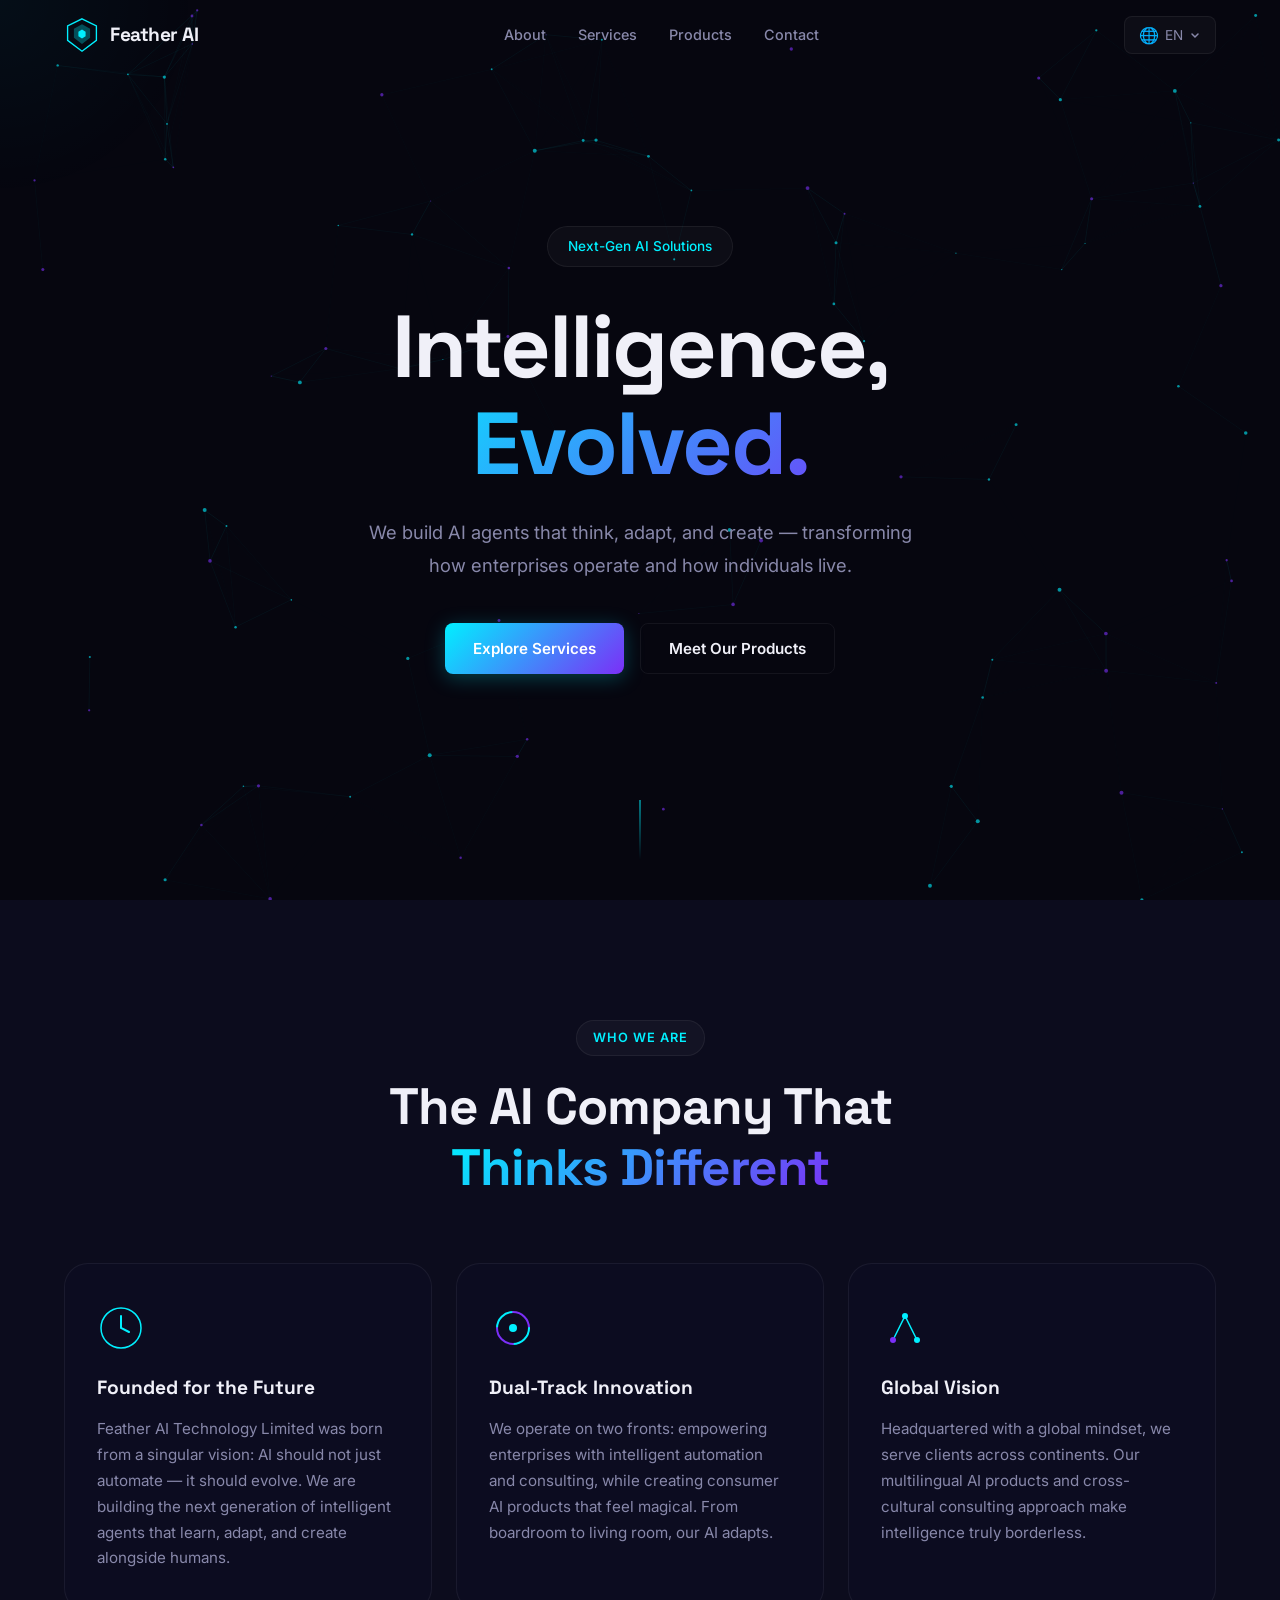
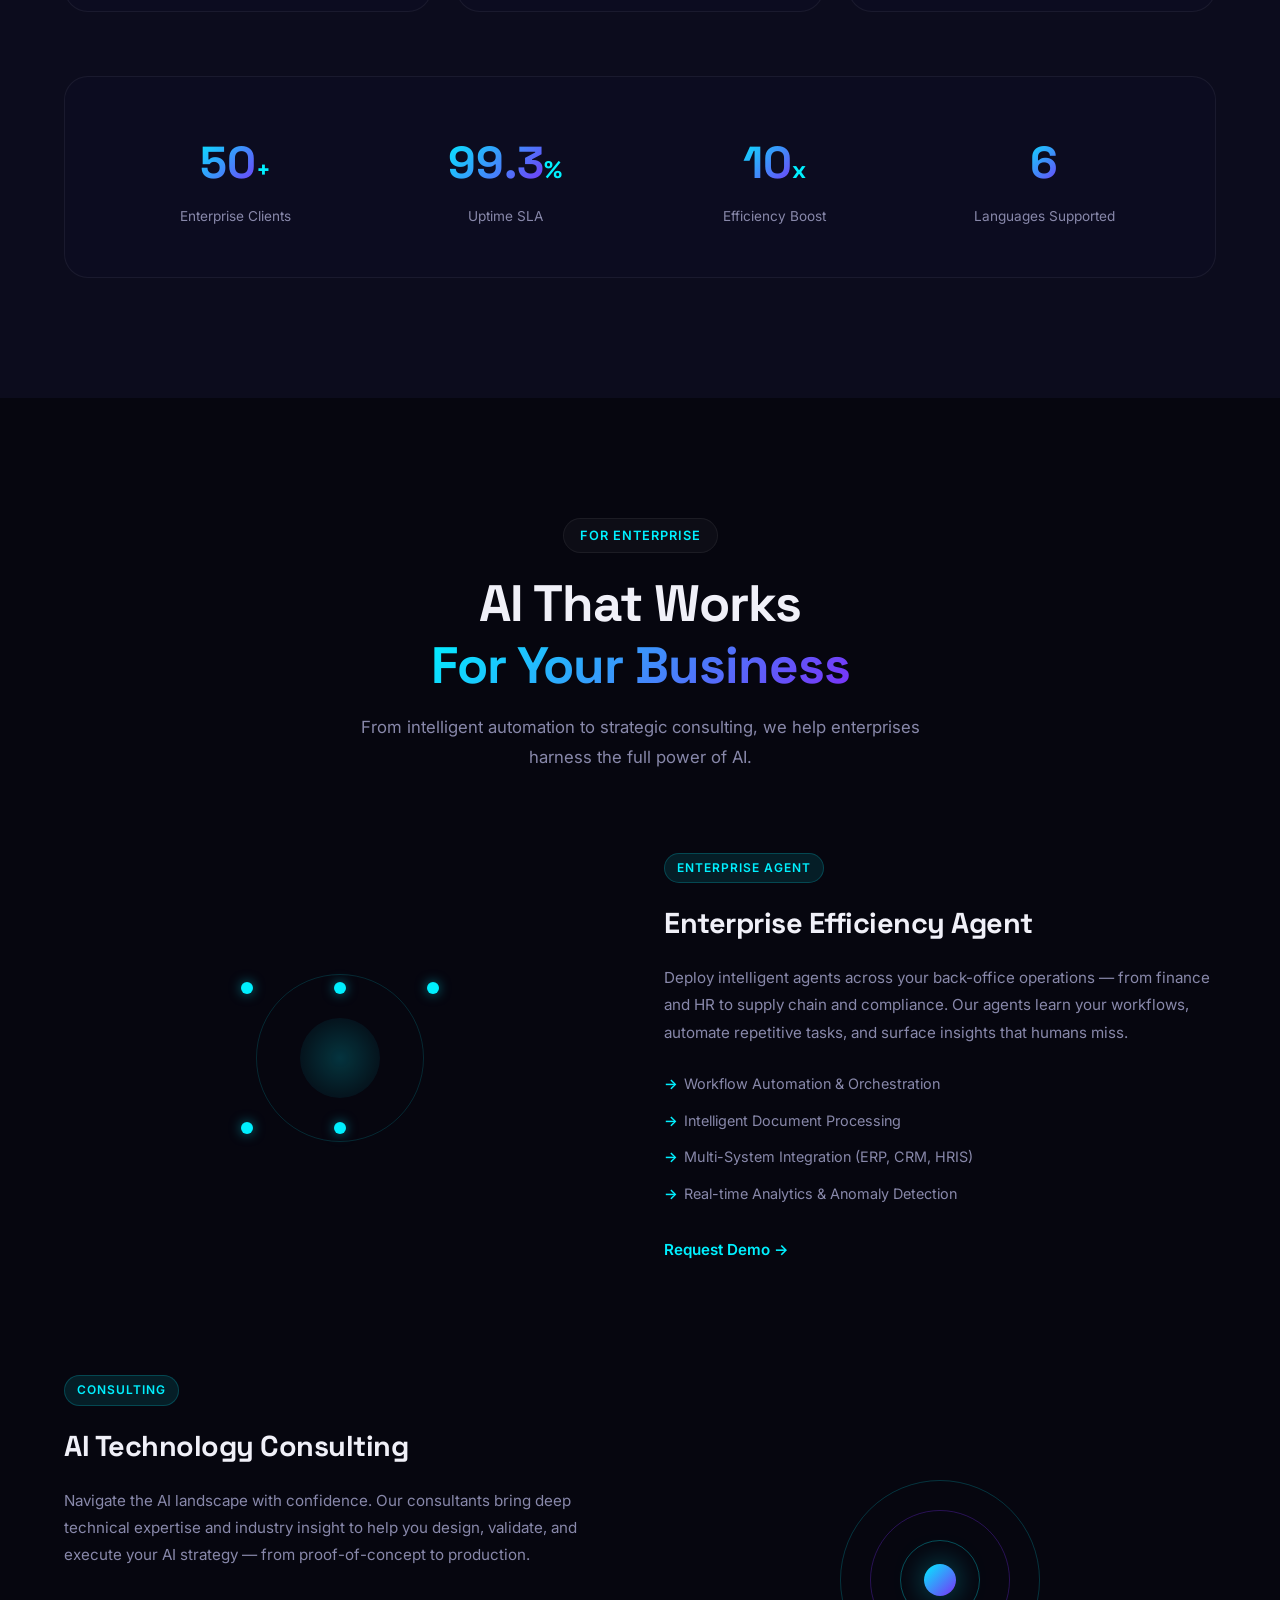
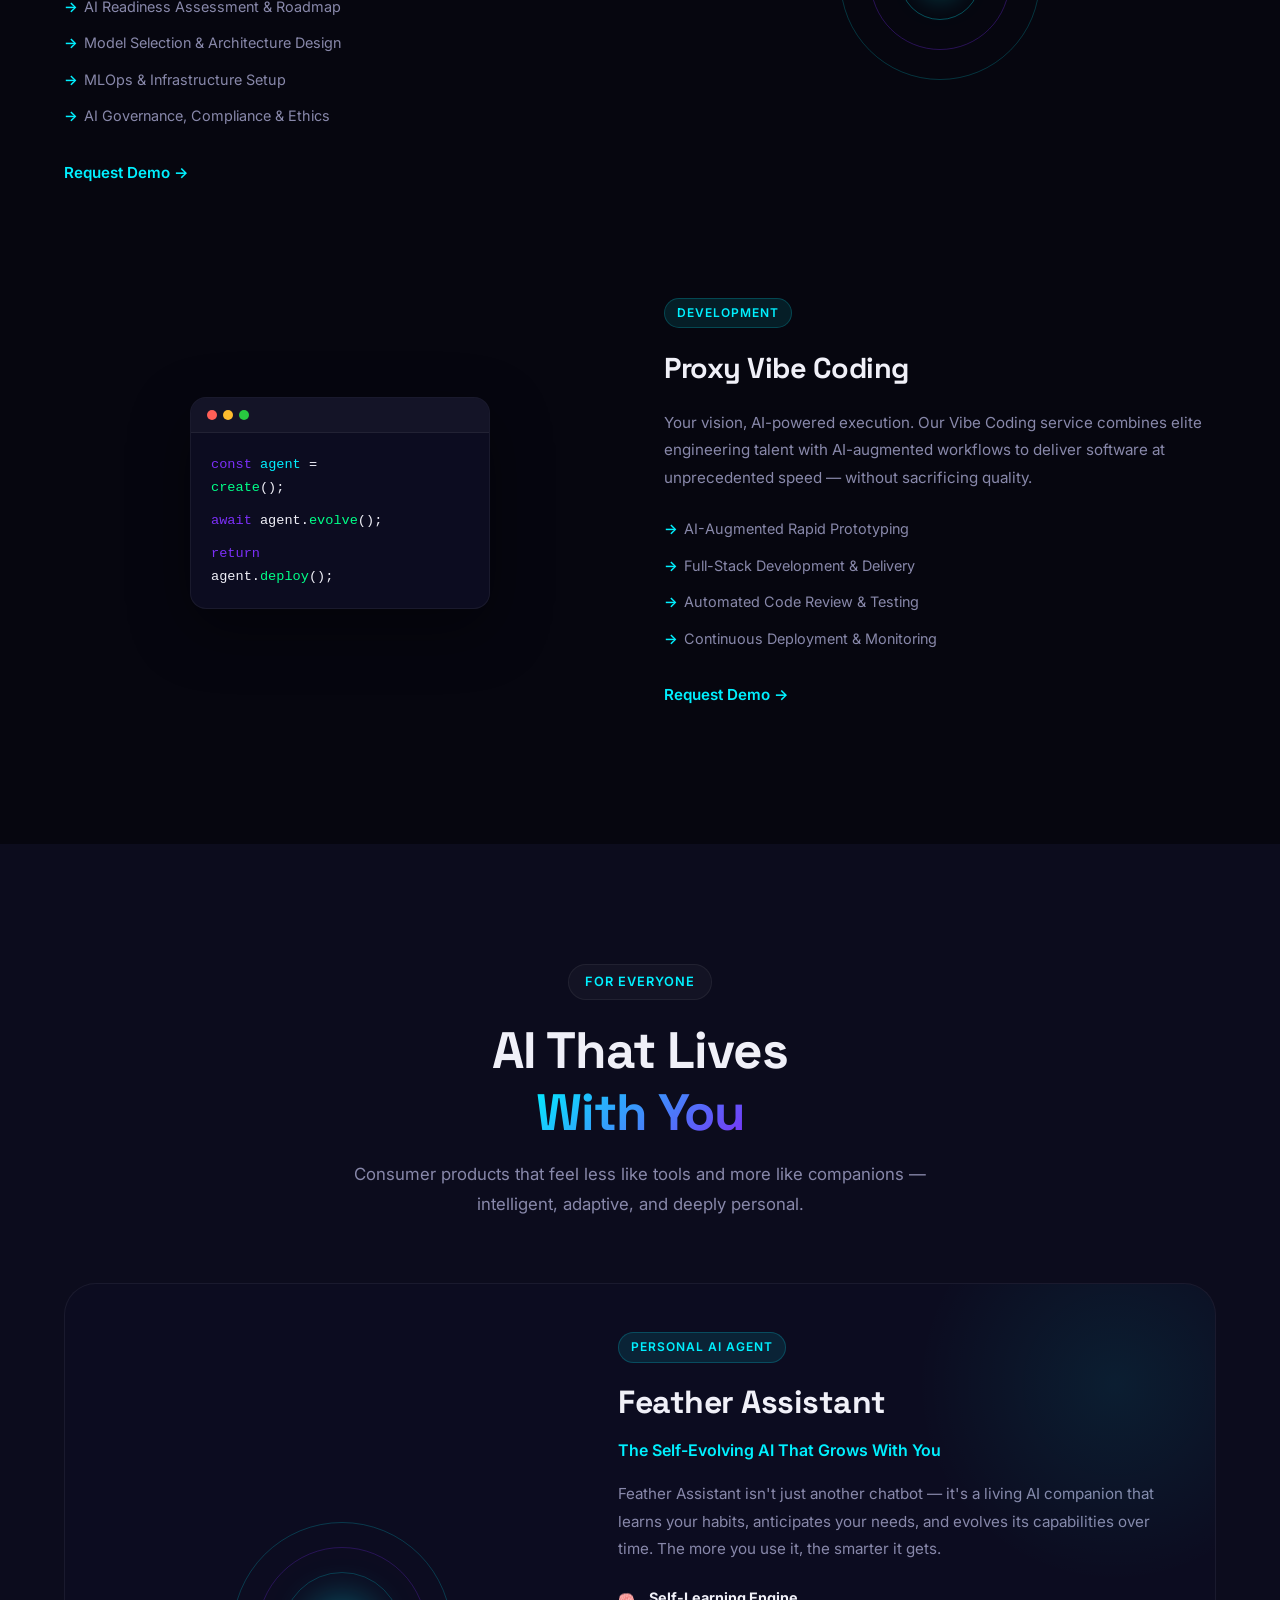
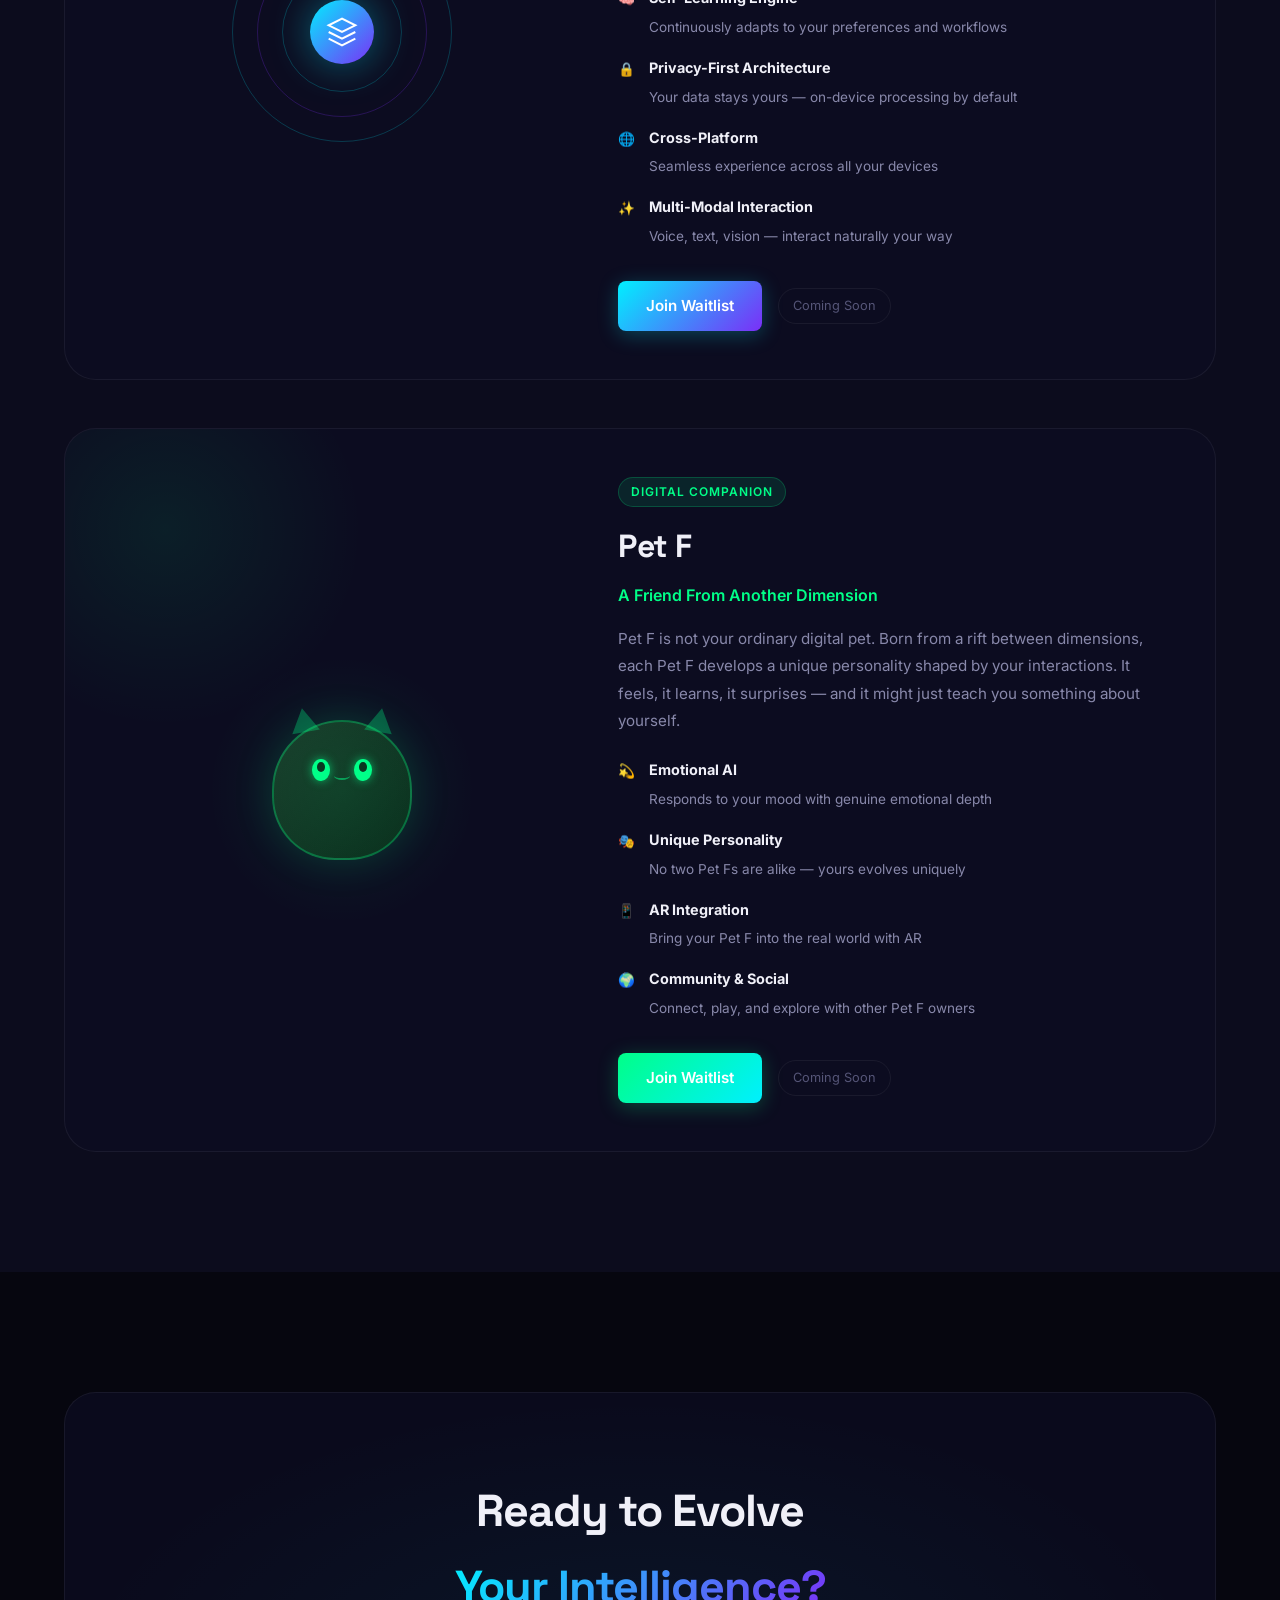
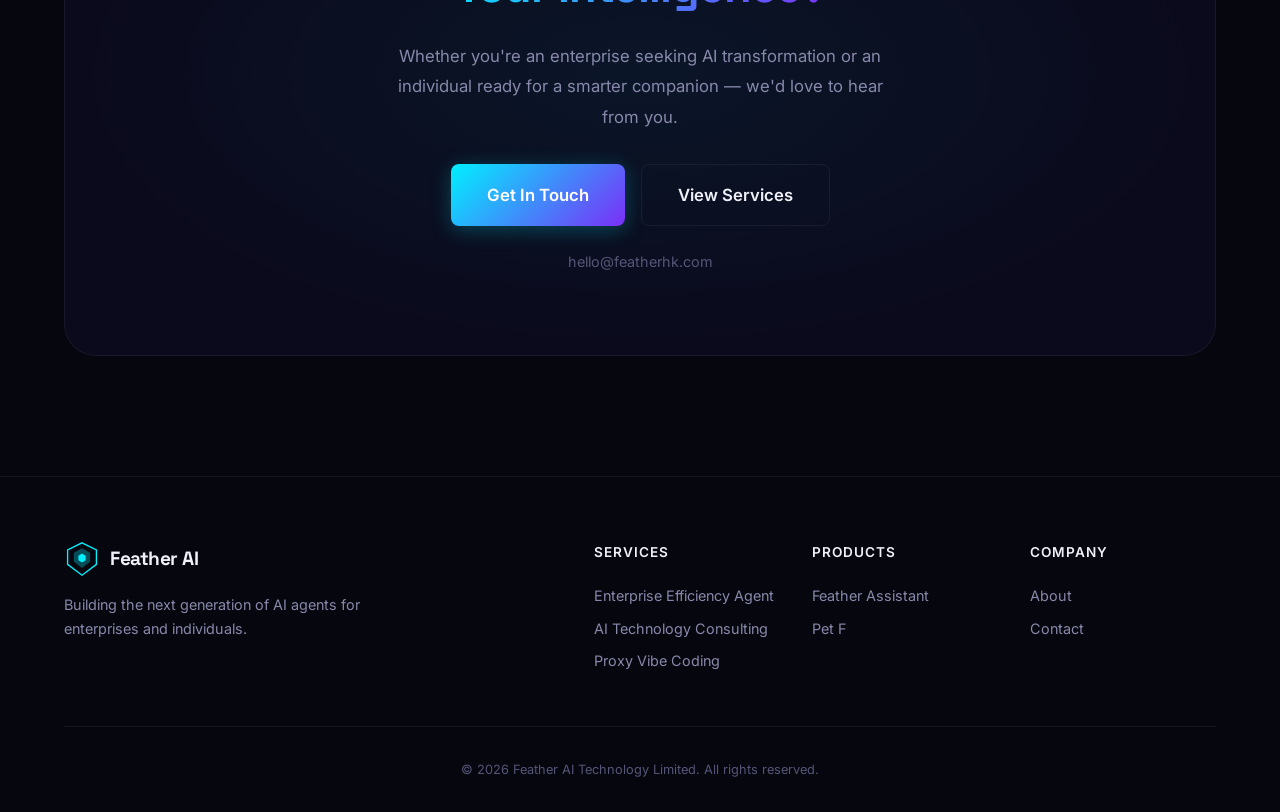
==== commit 51e036e6: "fix mail" ====
--- a/index.html
+++ b/index.html
@@ -377,10 +377,10 @@
           <h2 data-i18n="contact.title">Ready to Evolve<br/><span class="gradient-text">Your Intelligence?</span></h2>
           <p data-i18n="contact.desc">Whether you're an enterprise seeking AI transformation or an individual ready for a smarter companion — we'd love to hear from you.</p>
           <div class="contact-actions">
-            <a href="mailto:hello@featherai.tech" class="btn btn-primary btn-lg" data-i18n="contact.cta1">Get In Touch</a>
+            <a href="mailto:hello@featherhk.com" class="btn btn-primary btn-lg" data-i18n="contact.cta1">Get In Touch</a>
             <a href="#services" class="btn btn-ghost btn-lg" data-i18n="contact.cta2">View Services</a>
           </div>
-          <div class="contact-email">hello@featherai.tech</div>
+          <div class="contact-email">hello@featherhk.com</div>
         </div>
       </div>
     </div>
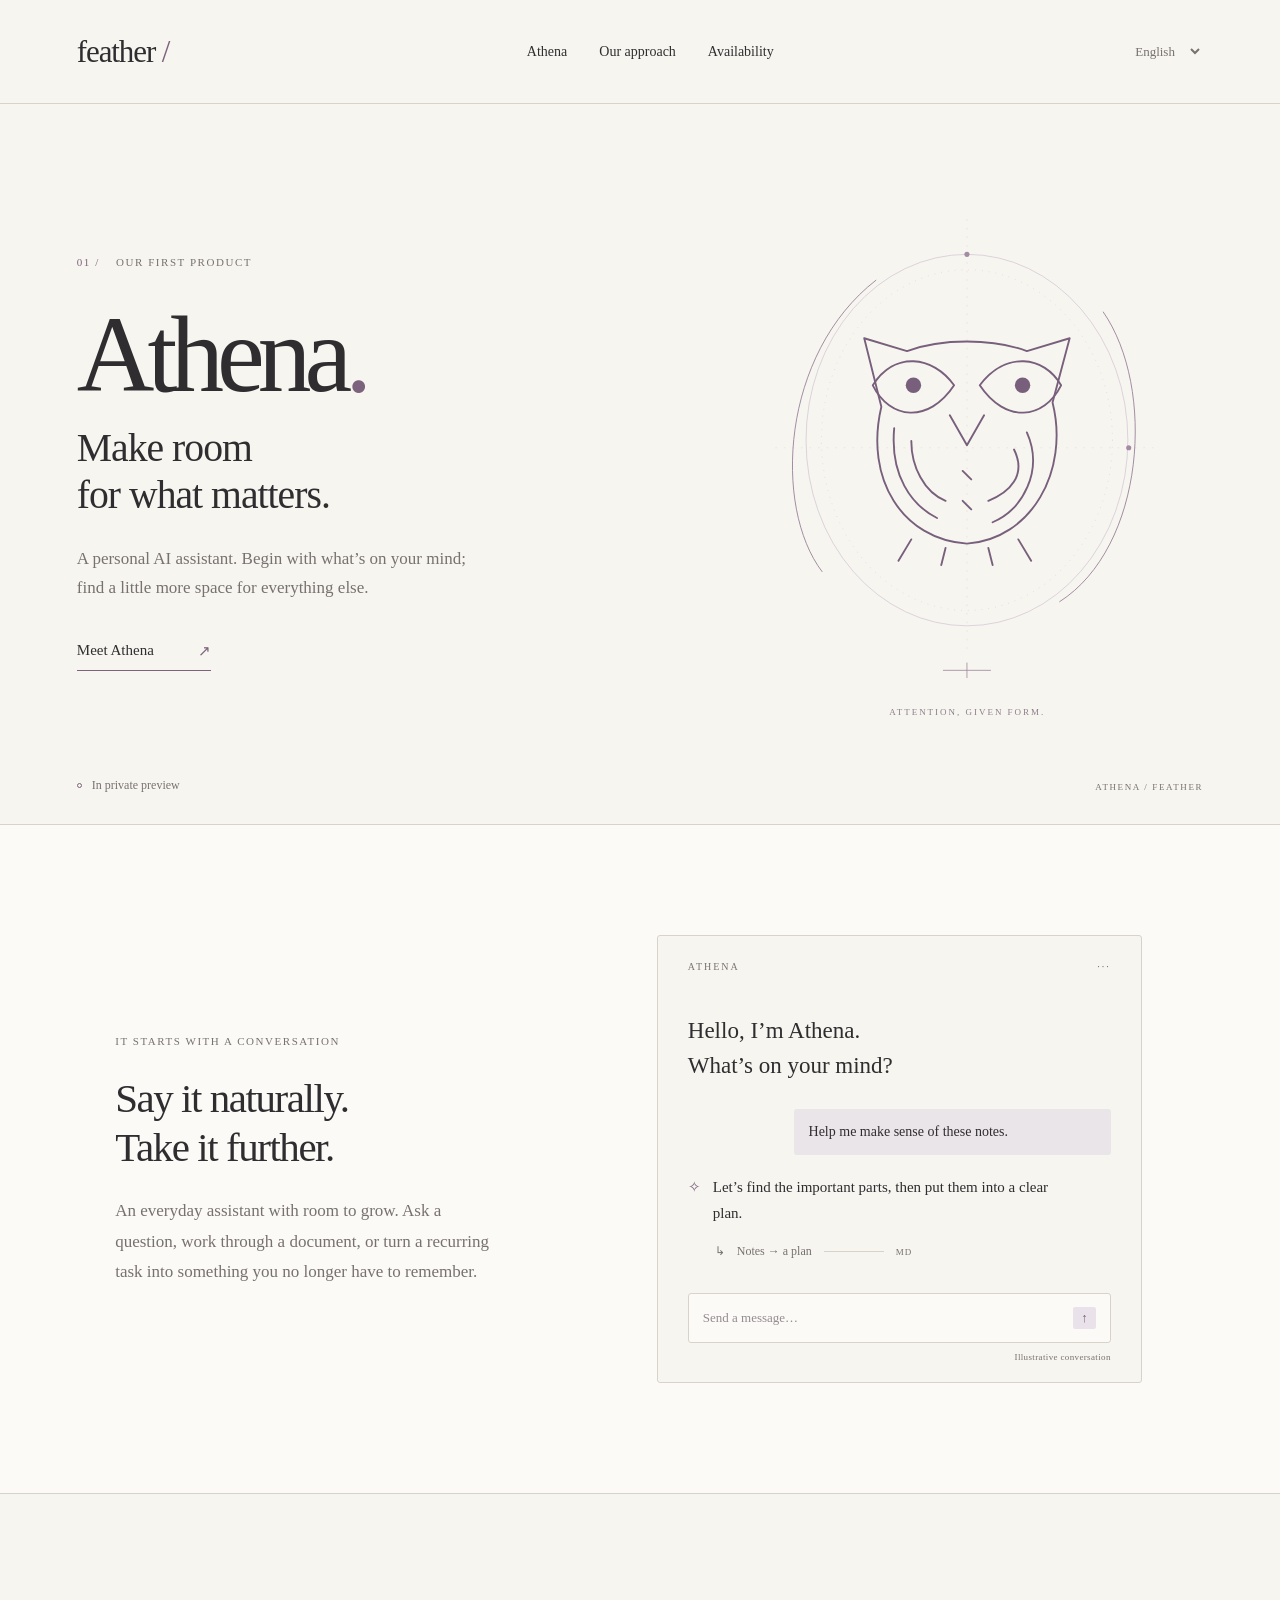
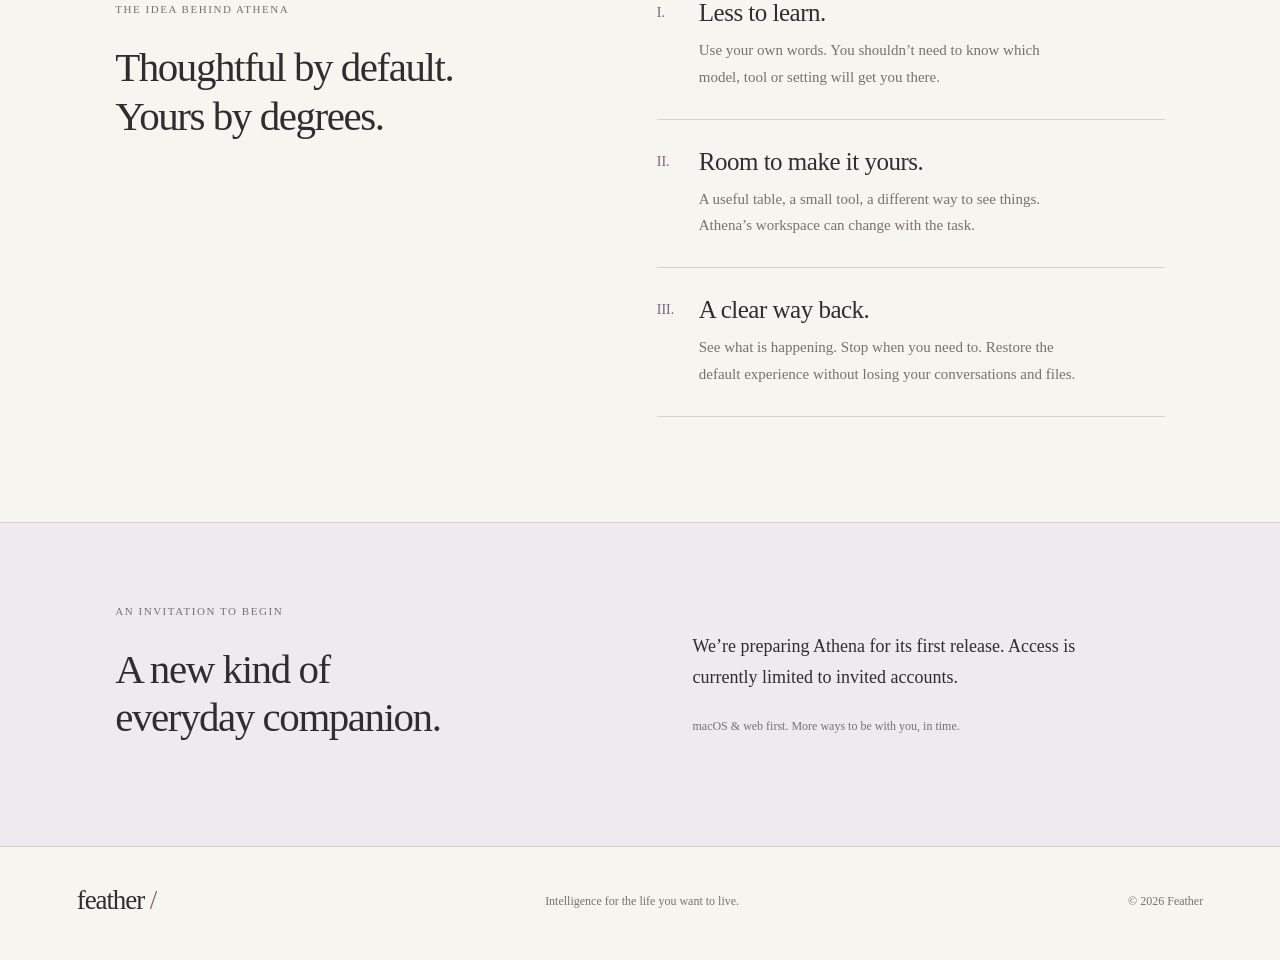
==== commit df26ef4c: "Introduce Athena with a coherent Feather product website" ====
--- a/index.html
+++ b/index.html
@@ -1,433 +1,85 @@
-<!DOCTYPE html>
-<html lang="en" data-lang="en">
+<!doctype html>
+<html lang="en">
 <head>
-  <meta charset="UTF-8" />
-  <meta name="viewport" content="width=device-width, initial-scale=1.0" />
-  <title>Feather AI — Intelligence, Evolved</title>
-  <meta name="description" content="Feather AI Technology Limited — Building the next generation of AI agents for enterprises and individuals." />
-  <link rel="icon" type="image/svg+xml" href="assets/favicon.svg" />
-  <link rel="preconnect" href="https://fonts.googleapis.com" />
-  <link rel="preconnect" href="https://fonts.gstatic.com" crossorigin />
-  <link href="https://fonts.googleapis.com/css2?family=Inter:wght@300;400;500;600;700;800;900&family=Space+Grotesk:wght@400;500;600;700&family=Noto+Sans+SC:wght@300;400;500;700&family=Noto+Sans+JP:wght@300;400;500;700&display=swap" rel="stylesheet" />
-  <link rel="stylesheet" href="css/style.css" />
+  <meta charset="utf-8">
+  <meta name="viewport" content="width=device-width, initial-scale=1">
+  <meta name="color-scheme" content="light">
+  <meta name="description" content="Meet Athena, a personal AI assistant by Feather. A conversation is the beginning of getting something done.">
+  <title>Athena by Feather — Make room for what matters</title>
+  <link rel="icon" type="image/svg+xml" href="assets/favicon.svg">
+  <link rel="stylesheet" href="css/style.css">
+  <script defer src="js/i18n.js"></script>
+  <script defer src="js/main.js"></script>
 </head>
 <body>
-  <!-- Cursor Glow -->
-  <div id="cursor-glow"></div>
+  <a class="skip" href="#main" data-i18n="skip">Skip to content</a>
+  <header class="masthead">
+    <a class="feather" href="#" aria-label="Feather home">feather<span aria-hidden="true"> /</span></a>
+    <nav aria-label="Main navigation" data-label="nav">
+      <a href="#athena" data-i18n="product">Athena</a>
+      <a href="#approach" data-i18n="approach">Our approach</a>
+      <a href="#release" data-i18n="availability">Availability</a>
+    </nav>
+    <label class="language"><span class="sr-only" data-i18n="language">Language</span><select id="language" aria-label="Language"><option value="en">English</option><option value="ja">日本語</option><option value="zh-Hans">简体中文</option><option value="zh-Hant">繁體中文</option></select></label>
+  </header>
+  <main id="main">
+    <section class="hero" aria-labelledby="hero-title">
+      <div class="hero-copy">
+        <div class="eyebrow"><span>01 /</span> <span data-i18n="first">Our first product</span></div>
+        <h1 id="hero-title">Athena<span>.</span></h1>
+        <p class="hero-title" data-i18n="headline">Make room<br>for what matters.</p>
+        <p class="intro" data-i18n="intro">A personal AI assistant. Begin with what’s on your mind; find a little more space for everything else.</p>
+        <a class="text-link" href="#athena"><span data-i18n="meet">Meet Athena</span><span aria-hidden="true">↗</span></a>
+      </div>
+      <figure class="hero-art" aria-hidden="true">
+        <svg class="athena-seal" viewBox="0 0 500 590" fill="none">
+          <path class="axis" d="M250 26v510M26 293h448"/>
+          <ellipse class="orbit orbit-a" cx="250" cy="284" rx="188" ry="217"/>
+          <ellipse class="orbit orbit-b" cx="250" cy="284" rx="170" ry="199"/>
+          <path class="orbit orbit-c" d="M81 438C23 362 33 183 144 97M358 473C458 409 471 223 409 134"/>
+          <circle cx="250" cy="67" r="3" class="point"/><circle cx="439" cy="293" r="3" class="point"/>
+          <g class="owl" transform="translate(10 20) scale(5)">
+            <path d="M24 29L34 32C42 29 54 29 62 32L72 29L68 44C72 60 63 76 48 77C33 76 24 62 28 45Z"/>
+            <path d="M26 40C31 32 40 33 45 40C39 49 30 48 26 40ZM51 40C57 32 66 33 70 40C66 48 57 49 51 40Z"/>
+            <circle cx="35.5" cy="40" r="1.8" class="eye"/><circle cx="61" cy="40" r="1.8" class="eye"/>
+            <path d="M44 47L48 54L52 47M35 76L32 81M43 78L42 82M53 78L54 82M60 76L63 81M31 50C30 61 35 68 41 71M35 53C35 59 38 65 43 67M62 51C66 60 61 69 54 72M59 55C62 61 58 65 53 67M47 60L49 62M47 67L49 69"/>
+          </g>
+          <path class="base" d="M222 553h56M250 544v18"/>
+        </svg>
+        <figcaption>ATTENTION, GIVEN FORM.</figcaption>
+      </figure>
+      <div class="hero-note"><span class="status-dot" aria-hidden="true"></span><span data-i18n="preview">In private preview</span></div>
+      <span class="hero-index" aria-hidden="true">ATHENA / FEATHER</span>
+    </section>
 
-  <!-- Navigation -->
-  <nav id="navbar">
-    <div class="nav-inner">
-      <a href="#hero" class="nav-logo">
-        <svg class="logo-icon" viewBox="0 0 40 40" fill="none" xmlns="http://www.w3.org/2000/svg">
-          <path d="M20 2L36 10V26L20 38L4 26V10L20 2Z" stroke="url(#logoGrad)" stroke-width="1.5" fill="none"/>
-          <path d="M20 8L29 13V23L20 30L11 23V13L20 8Z" fill="url(#logoGrad)" opacity="0.3"/>
-          <path d="M20 14L24 16.5V21.5L20 24L16 21.5V16.5L20 14Z" fill="url(#logoGrad)"/>
-          <defs>
-            <linearGradient id="logoGrad" x1="4" y1="2" x2="36" y2="38">
-              <stop stop-color="#00f0ff"/>
-              <stop offset="1" stop-color="#7b2ff7"/>
-            </linearGradient>
-          </defs>
-        </svg>
-        <span class="logo-text">Feather AI</span>
-      </a>
-      <div class="nav-links">
-        <a href="#about" data-i18n="nav.about">About</a>
-        <a href="#services" data-i18n="nav.services">Services</a>
-        <a href="#products" data-i18n="nav.products">Products</a>
-        <a href="#contact" data-i18n="nav.contact">Contact</a>
+    <section class="product-section" id="athena" aria-labelledby="product-title">
+      <div class="section-heading"><span class="eyebrow" data-i18n="conversation">It starts with a conversation</span><h2 id="product-title" data-i18n="productTitle">Say it naturally.<br>Take it further.</h2><p data-i18n="productIntro">An everyday assistant with room to grow. Ask a question, work through a document, or turn a recurring task into something you no longer have to remember.</p></div>
+      <div class="conversation-preview">
+        <div class="preview-top"><span>ATHENA</span><span aria-hidden="true">···</span></div>
+        <div class="preview-greeting" data-i18n="greeting">Hello, I’m Athena.<br>What’s on your mind?</div>
+        <p class="preview-user" data-i18n="exampleUser">Help me make sense of these notes.</p>
+        <div class="preview-reply"><span class="small-owl" aria-hidden="true">✧</span><p data-i18n="exampleReply">Let’s find the important parts, then put them into a clear plan.</p></div>
+        <div class="preview-file"><span aria-hidden="true">↳</span><span data-i18n="exampleFile">Notes → a plan</span><span class="file-rule" aria-hidden="true"></span><span>MD</span></div>
+        <div class="preview-composer"><span data-i18n="message">Send a message…</span><span aria-hidden="true">↑</span></div>
+        <span class="illustration-label" data-i18n="illustration">Illustrative conversation</span>
       </div>
-      <div class="nav-actions">
-        <div class="lang-switcher" id="langSwitcher">
-          <button class="lang-btn" id="langBtn">
-            <span class="lang-flag">🌐</span>
-            <span class="lang-label">EN</span>
-            <svg class="lang-arrow" viewBox="0 0 12 12" fill="none"><path d="M3 5L6 8L9 5" stroke="currentColor" stroke-width="1.5" stroke-linecap="round"/></svg>
-          </button>
-          <div class="lang-dropdown" id="langDropdown">
-            <button data-lang="en">🇺🇸 English</button>
-            <button data-lang="zh-TW">🇹🇼 繁體中文</button>
-            <button data-lang="zh-CN">🇨🇳 简体中文</button>
-            <button data-lang="ja">🇯🇵 日本語</button>
-            <button data-lang="fr">🇫🇷 Français</button>
-            <button data-lang="de">🇩🇪 Deutsch</button>
-          </div>
-        </div>
-        <button class="nav-toggle" id="navToggle" aria-label="Menu">
-          <span></span><span></span><span></span>
-        </button>
+    </section>
+
+    <section class="approach-section" id="approach" aria-labelledby="approach-title">
+      <div class="section-heading"><span class="eyebrow" data-i18n="approachEyebrow">The idea behind Athena</span><h2 id="approach-title" data-i18n="approachTitle">Thoughtful by default.<br>Yours by degrees.</h2></div>
+      <div class="principles">
+        <article><span class="number">I.</span><div><h3 data-i18n="oneTitle">Less to learn.</h3><p data-i18n="oneBody">Use your own words. You shouldn’t need to know which model, tool or setting will get you there.</p></div></article>
+        <article><span class="number">II.</span><div><h3 data-i18n="twoTitle">Room to make it yours.</h3><p data-i18n="twoBody">A useful table, a small tool, a different way to see things. Athena’s workspace can change with the task.</p></div></article>
+        <article><span class="number">III.</span><div><h3 data-i18n="threeTitle">A clear way back.</h3><p data-i18n="threeBody">See what is happening. Stop when you need to. Restore the default experience without losing your conversations and files.</p></div></article>
       </div>
-    </div>
-  </nav>
+    </section>
 
-  <!-- Mobile Menu -->
-  <div class="mobile-menu" id="mobileMenu">
-    <a href="#about" data-i18n="nav.about">About</a>
-    <a href="#services" data-i18n="nav.services">Services</a>
-    <a href="#products" data-i18n="nav.products">Products</a>
-    <a href="#contact" data-i18n="nav.contact">Contact</a>
-  </div>
-
-  <!-- Hero Section -->
-  <section id="hero">
-    <canvas id="heroCanvas"></canvas>
-    <div class="hero-content">
-      <div class="hero-badge" data-i18n="hero.badge">Next-Gen AI Solutions</div>
-      <h1>
-        <span class="hero-line" data-i18n="hero.title1">Intelligence,</span>
-        <span class="hero-line gradient-text" data-i18n="hero.title2">Evolved.</span>
-      </h1>
-      <p class="hero-sub" data-i18n="hero.subtitle">We build AI agents that think, adapt, and create — transforming how enterprises operate and how individuals live.</p>
-      <div class="hero-cta">
-        <a href="#services" class="btn btn-primary" data-i18n="hero.cta1">Explore Services</a>
-        <a href="#products" class="btn btn-ghost" data-i18n="hero.cta2">Meet Our Products</a>
-      </div>
-    </div>
-    <div class="scroll-indicator">
-      <div class="scroll-line"></div>
-    </div>
-  </section>
-
-  <!-- About Section -->
-  <section id="about">
-    <div class="container">
-      <div class="section-header">
-        <span class="section-tag" data-i18n="about.tag">Who We Are</span>
-        <h2 data-i18n="about.title">The AI Company That<br/><span class="gradient-text">Thinks Different</span></h2>
-      </div>
-      <div class="about-grid">
-        <div class="about-card" data-reveal>
-          <div class="about-icon">
-            <svg viewBox="0 0 48 48" fill="none"><circle cx="24" cy="24" r="20" stroke="url(#g1)" stroke-width="1.5"/><path d="M24 12V24L32 28" stroke="url(#g1)" stroke-width="2" stroke-linecap="round"/><defs><linearGradient id="g1" x1="4" y1="4" x2="44" y2="44"><stop stop-color="#00f0ff"/><stop offset="1" stop-color="#7b2ff7"/></linearGradient></defs></svg>
-          </div>
-          <h3 data-i18n="about.card1.title">Founded for the Future</h3>
-          <p data-i18n="about.card1.desc">Feather AI Technology Limited was born from a singular vision: AI should not just automate — it should evolve. We are building the next generation of intelligent agents that learn, adapt, and create alongside humans.</p>
-        </div>
-        <div class="about-card" data-reveal>
-          <div class="about-icon">
-            <svg viewBox="0 0 48 48" fill="none"><path d="M8 24C8 15.2 15.2 8 24 8" stroke="#00f0ff" stroke-width="2" stroke-linecap="round"/><path d="M24 8C32.8 8 40 15.2 40 24" stroke="#7b2ff7" stroke-width="2" stroke-linecap="round"/><path d="M40 24C40 32.8 32.8 40 24 40" stroke="#00f0ff" stroke-width="2" stroke-linecap="round"/><path d="M24 40C15.2 40 8 32.8 8 24" stroke="#7b2ff7" stroke-width="2" stroke-linecap="round"/><circle cx="24" cy="24" r="4" fill="url(#g2)"/><defs><linearGradient id="g2" x1="8" y1="8" x2="40" y2="40"><stop stop-color="#00f0ff"/><stop offset="1" stop-color="#7b2ff7"/></linearGradient></defs></svg>
-          </div>
-          <h3 data-i18n="about.card2.title">Dual-Track Innovation</h3>
-          <p data-i18n="about.card2.desc">We operate on two fronts: empowering enterprises with intelligent automation and consulting, while creating consumer AI products that feel magical. From boardroom to living room, our AI adapts.</p>
-        </div>
-        <div class="about-card" data-reveal>
-          <div class="about-icon">
-            <svg viewBox="0 0 48 48" fill="none"><path d="M12 36L24 12L36 36" stroke="url(#g3)" stroke-width="1.5"/><path d="M17 28H31" stroke="url(#g3)" stroke-width="1.5"/><circle cx="24" cy="12" r="3" fill="#00f0ff"/><circle cx="12" cy="36" r="3" fill="#7b2ff7"/><circle cx="36" cy="36" r="3" fill="#00f0ff"/><defs><linearGradient id="g3" x1="12" y1="12" x2="36" y2="36"><stop stop-color="#00f0ff"/><stop offset="1" stop-color="#7b2ff7"/></linearGradient></defs></svg>
-          </div>
-          <h3 data-i18n="about.card3.title">Global Vision</h3>
-          <p data-i18n="about.card3.desc">Headquartered with a global mindset, we serve clients across continents. Our multilingual AI products and cross-cultural consulting approach make intelligence truly borderless.</p>
-        </div>
-      </div>
-      <div class="about-stats" data-reveal>
-        <div class="stat">
-          <span class="stat-num" data-count="50">0</span><span class="stat-suffix">+</span>
-          <span class="stat-label" data-i18n="about.stat1">Enterprise Clients</span>
-        </div>
-        <div class="stat">
-          <span class="stat-num" data-count="99.9">0</span><span class="stat-suffix">%</span>
-          <span class="stat-label" data-i18n="about.stat2">Uptime SLA</span>
-        </div>
-        <div class="stat">
-          <span class="stat-num" data-count="10">0</span><span class="stat-suffix">x</span>
-          <span class="stat-label" data-i18n="about.stat3">Efficiency Boost</span>
-        </div>
-        <div class="stat">
-          <span class="stat-num" data-count="6">0</span><span class="stat-suffix"></span>
-          <span class="stat-label" data-i18n="about.stat4">Languages Supported</span>
-        </div>
-      </div>
-    </div>
-  </section>
-
-  <!-- Services (To B) Section -->
-  <section id="services">
-    <div class="container">
-      <div class="section-header">
-        <span class="section-tag" data-i18n="services.tag">For Enterprise</span>
-        <h2 data-i18n="services.title">AI That Works<br/><span class="gradient-text">For Your Business</span></h2>
-        <p class="section-desc" data-i18n="services.subtitle">From intelligent automation to strategic consulting, we help enterprises harness the full power of AI.</p>
-      </div>
-      <div class="services-grid">
-        <!-- Service 1: Enterprise Agent -->
-        <div class="service-card" data-reveal>
-          <div class="service-visual">
-            <div class="service-illustration agent-illust">
-              <div class="agent-grid">
-                <div class="agent-node" style="--delay:0s"></div>
-                <div class="agent-node" style="--delay:0.2s"></div>
-                <div class="agent-node" style="--delay:0.4s"></div>
-                <div class="agent-node" style="--delay:0.6s"></div>
-                <div class="agent-node" style="--delay:0.8s"></div>
-                <div class="agent-connection"></div>
-              </div>
-              <div class="agent-pulse"></div>
-            </div>
-          </div>
-          <div class="service-content">
-            <div class="service-badge" data-i18n="services.s1.badge">Enterprise Agent</div>
-            <h3 data-i18n="services.s1.title">Enterprise Efficiency Agent</h3>
-            <p data-i18n="services.s1.desc">Deploy intelligent agents across your back-office operations — from finance and HR to supply chain and compliance. Our agents learn your workflows, automate repetitive tasks, and surface insights that humans miss.</p>
-            <ul class="service-features">
-              <li data-i18n="services.s1.f1">Workflow Automation & Orchestration</li>
-              <li data-i18n="services.s1.f2">Intelligent Document Processing</li>
-              <li data-i18n="services.s1.f3">Multi-System Integration (ERP, CRM, HRIS)</li>
-              <li data-i18n="services.s1.f4">Real-time Analytics & Anomaly Detection</li>
-            </ul>
-            <a href="#contact" class="service-link" data-i18n="services.cta">Request Demo →</a>
-          </div>
-        </div>
-
-        <!-- Service 2: AI Consulting -->
-        <div class="service-card reverse" data-reveal>
-          <div class="service-visual">
-            <div class="service-illustration consulting-illust">
-              <div class="consulting-brain">
-                <div class="brain-ring r1"></div>
-                <div class="brain-ring r2"></div>
-                <div class="brain-ring r3"></div>
-                <div class="brain-core"></div>
-              </div>
-            </div>
-          </div>
-          <div class="service-content">
-            <div class="service-badge" data-i18n="services.s2.badge">Consulting</div>
-            <h3 data-i18n="services.s2.title">AI Technology Consulting</h3>
-            <p data-i18n="services.s2.desc">Navigate the AI landscape with confidence. Our consultants bring deep technical expertise and industry insight to help you design, validate, and execute your AI strategy — from proof-of-concept to production.</p>
-            <ul class="service-features">
-              <li data-i18n="services.s2.f1">AI Readiness Assessment & Roadmap</li>
-              <li data-i18n="services.s2.f2">Model Selection & Architecture Design</li>
-              <li data-i18n="services.s2.f3">MLOps & Infrastructure Setup</li>
-              <li data-i18n="services.s2.f4">AI Governance, Compliance & Ethics</li>
-            </ul>
-            <a href="#contact" class="service-link" data-i18n="services.cta">Request Demo →</a>
-          </div>
-        </div>
-
-        <!-- Service 3: Vibe Coding -->
-        <div class="service-card" data-reveal>
-          <div class="service-visual">
-            <div class="service-illustration coding-illust">
-              <div class="code-editor">
-                <div class="code-header">
-                  <span class="code-dot d1"></span>
-                  <span class="code-dot d2"></span>
-                  <span class="code-dot d3"></span>
-                </div>
-                <div class="code-body">
-                  <span class="code-line" style="--w:60%"><span class="code-kw">const</span> <span class="code-var">agent</span> = <span class="code-fn">create</span>();</span>
-                  <span class="code-line" style="--w:75%"><span class="code-kw">await</span> agent.<span class="code-fn">evolve</span>();</span>
-                  <span class="code-line" style="--w:50%"><span class="code-kw">return</span> agent.<span class="code-fn">deploy</span>();</span>
-                </div>
-              </div>
-            </div>
-          </div>
-          <div class="service-content">
-            <div class="service-badge" data-i18n="services.s3.badge">Development</div>
-            <h3 data-i18n="services.s3.title">Proxy Vibe Coding</h3>
-            <p data-i18n="services.s3.desc">Your vision, AI-powered execution. Our Vibe Coding service combines elite engineering talent with AI-augmented workflows to deliver software at unprecedented speed — without sacrificing quality.</p>
-            <ul class="service-features">
-              <li data-i18n="services.s3.f1">AI-Augmented Rapid Prototyping</li>
-              <li data-i18n="services.s3.f2">Full-Stack Development & Delivery</li>
-              <li data-i18n="services.s3.f3">Automated Code Review & Testing</li>
-              <li data-i18n="services.s3.f4">Continuous Deployment & Monitoring</li>
-            </ul>
-            <a href="#contact" class="service-link" data-i18n="services.cta">Request Demo →</a>
-          </div>
-        </div>
-      </div>
-    </div>
-  </section>
-
-  <!-- Products (To C) Section -->
-  <section id="products">
-    <div class="container">
-      <div class="section-header">
-        <span class="section-tag" data-i18n="products.tag">For Everyone</span>
-        <h2 data-i18n="products.title">AI That Lives<br/><span class="gradient-text">With You</span></h2>
-        <p class="section-desc" data-i18n="products.subtitle">Consumer products that feel less like tools and more like companions — intelligent, adaptive, and deeply personal.</p>
-      </div>
-      <div class="products-grid">
-        <!-- Product 1: Feather Assistant -->
-        <div class="product-card feather-assistant" data-reveal>
-          <div class="product-glow"></div>
-          <div class="product-visual">
-            <div class="fa-orb">
-              <div class="fa-ring r1"></div>
-              <div class="fa-ring r2"></div>
-              <div class="fa-ring r3"></div>
-              <div class="fa-core">
-                <svg viewBox="0 0 24 24" fill="none" stroke="white" stroke-width="1.5"><path d="M12 2L2 7L12 12L22 7L12 2Z"/><path d="M2 17L12 22L22 17"/><path d="M2 12L12 17L22 12"/></svg>
-              </div>
-            </div>
-          </div>
-          <div class="product-content">
-            <div class="product-badge" data-i18n="products.p1.badge">Personal AI Agent</div>
-            <h3 data-i18n="products.p1.title">Feather Assistant</h3>
-            <p class="product-tagline" data-i18n="products.p1.tagline">The Self-Evolving AI That Grows With You</p>
-            <p class="product-desc" data-i18n="products.p1.desc">Feather Assistant isn't just another chatbot — it's a living AI companion that learns your habits, anticipates your needs, and evolves its capabilities over time. The more you use it, the smarter it gets.</p>
-            <div class="product-features">
-              <div class="pf-item">
-                <span class="pf-icon">🧠</span>
-                <div>
-                  <strong data-i18n="products.p1.f1t">Self-Learning Engine</strong>
-                  <span data-i18n="products.p1.f1d">Continuously adapts to your preferences and workflows</span>
-                </div>
-              </div>
-              <div class="pf-item">
-                <span class="pf-icon">🔒</span>
-                <div>
-                  <strong data-i18n="products.p1.f2t">Privacy-First Architecture</strong>
-                  <span data-i18n="products.p1.f2d">Your data stays yours — on-device processing by default</span>
-                </div>
-              </div>
-              <div class="pf-item">
-                <span class="pf-icon">🌐</span>
-                <div>
-                  <strong data-i18n="products.p1.f3t">Cross-Platform</strong>
-                  <span data-i18n="products.p1.f3d">Seamless experience across all your devices</span>
-                </div>
-              </div>
-              <div class="pf-item">
-                <span class="pf-icon">✨</span>
-                <div>
-                  <strong data-i18n="products.p1.f4t">Multi-Modal Interaction</strong>
-                  <span data-i18n="products.p1.f4d">Voice, text, vision — interact naturally your way</span>
-                </div>
-              </div>
-            </div>
-            <div class="product-cta">
-              <a href="#contact" class="btn btn-primary" data-i18n="products.p1.cta">Join Waitlist</a>
-              <span class="product-soon" data-i18n="products.coming">Coming Soon</span>
-            </div>
-          </div>
-        </div>
-
-        <!-- Product 2: Pet F -->
-        <div class="product-card pet-f" data-reveal>
-          <div class="product-glow pet-glow"></div>
-          <div class="product-visual">
-            <div class="pet-avatar">
-              <div class="pet-body">
-                <div class="pet-face">
-                  <div class="pet-eye left"><div class="pet-pupil"></div></div>
-                  <div class="pet-eye right"><div class="pet-pupil"></div></div>
-                  <div class="pet-mouth"></div>
-                </div>
-                <div class="pet-ear left"></div>
-                <div class="pet-ear right"></div>
-              </div>
-              <div class="pet-aura"></div>
-              <div class="pet-sparkle s1">✦</div>
-              <div class="pet-sparkle s2">✧</div>
-              <div class="pet-sparkle s3">✦</div>
-            </div>
-          </div>
-          <div class="product-content">
-            <div class="product-badge pet-badge" data-i18n="products.p2.badge">Digital Companion</div>
-            <h3 data-i18n="products.p2.title">Pet F</h3>
-            <p class="product-tagline" data-i18n="products.p2.tagline">A Friend From Another Dimension</p>
-            <p class="product-desc" data-i18n="products.p2.desc">Pet F is not your ordinary digital pet. Born from a rift between dimensions, each Pet F develops a unique personality shaped by your interactions. It feels, it learns, it surprises — and it might just teach you something about yourself.</p>
-            <div class="product-features">
-              <div class="pf-item">
-                <span class="pf-icon">💫</span>
-                <div>
-                  <strong data-i18n="products.p2.f1t">Emotional AI</strong>
-                  <span data-i18n="products.p2.f1d">Responds to your mood with genuine emotional depth</span>
-                </div>
-              </div>
-              <div class="pf-item">
-                <span class="pf-icon">🎭</span>
-                <div>
-                  <strong data-i18n="products.p2.f2t">Unique Personality</strong>
-                  <span data-i18n="products.p2.f2d">No two Pet Fs are alike — yours evolves uniquely</span>
-                </div>
-              </div>
-              <div class="pf-item">
-                <span class="pf-icon">📱</span>
-                <div>
-                  <strong data-i18n="products.p2.f3t">AR Integration</strong>
-                  <span data-i18n="products.p2.f3d">Bring your Pet F into the real world with AR</span>
-                </div>
-              </div>
-              <div class="pf-item">
-                <span class="pf-icon">🌍</span>
-                <div>
-                  <strong data-i18n="products.p2.f4t">Community & Social</strong>
-                  <span data-i18n="products.p2.f4d">Connect, play, and explore with other Pet F owners</span>
-                </div>
-              </div>
-            </div>
-            <div class="product-cta">
-              <a href="#contact" class="btn btn-primary btn-pet" data-i18n="products.p2.cta">Join Waitlist</a>
-              <span class="product-soon" data-i18n="products.coming">Coming Soon</span>
-            </div>
-          </div>
-        </div>
-      </div>
-    </div>
-  </section>
-
-  <!-- CTA / Contact Section -->
-  <section id="contact">
-    <div class="container">
-      <div class="contact-wrapper" data-reveal>
-        <div class="contact-bg"></div>
-        <div class="contact-content">
-          <h2 data-i18n="contact.title">Ready to Evolve<br/><span class="gradient-text">Your Intelligence?</span></h2>
-          <p data-i18n="contact.desc">Whether you're an enterprise seeking AI transformation or an individual ready for a smarter companion — we'd love to hear from you.</p>
-          <div class="contact-actions">
-            <a href="mailto:hello@featherhk.com" class="btn btn-primary btn-lg" data-i18n="contact.cta1">Get In Touch</a>
-            <a href="#services" class="btn btn-ghost btn-lg" data-i18n="contact.cta2">View Services</a>
-          </div>
-          <div class="contact-email">hello@featherhk.com</div>
-        </div>
-      </div>
-    </div>
-  </section>
-
-  <!-- Footer -->
-  <footer id="footer">
-    <div class="container">
-      <div class="footer-grid">
-        <div class="footer-brand">
-          <a href="#hero" class="nav-logo">
-            <svg class="logo-icon" viewBox="0 0 40 40" fill="none" xmlns="http://www.w3.org/2000/svg">
-              <path d="M20 2L36 10V26L20 38L4 26V10L20 2Z" stroke="url(#logoGrad2)" stroke-width="1.5" fill="none"/>
-              <path d="M20 8L29 13V23L20 30L11 23V13L20 8Z" fill="url(#logoGrad2)" opacity="0.3"/>
-              <path d="M20 14L24 16.5V21.5L20 24L16 21.5V16.5L20 14Z" fill="url(#logoGrad2)"/>
-              <defs><linearGradient id="logoGrad2" x1="4" y1="2" x2="36" y2="38"><stop stop-color="#00f0ff"/><stop offset="1" stop-color="#7b2ff7"/></linearGradient></defs>
-            </svg>
-            <span class="logo-text">Feather AI</span>
-          </a>
-          <p data-i18n="footer.desc">Building the next generation of AI agents for enterprises and individuals.</p>
-        </div>
-        <div class="footer-links">
-          <div class="footer-col">
-            <h4 data-i18n="footer.col1.title">Services</h4>
-            <a href="#services" data-i18n="services.s1.title">Enterprise Agent</a>
-            <a href="#services" data-i18n="services.s2.title">AI Consulting</a>
-            <a href="#services" data-i18n="services.s3.title">Vibe Coding</a>
-          </div>
-          <div class="footer-col">
-            <h4 data-i18n="footer.col2.title">Products</h4>
-            <a href="#products" data-i18n="products.p1.title">Feather Assistant</a>
-            <a href="#products" data-i18n="products.p2.title">Pet F</a>
-          </div>
-          <div class="footer-col">
-            <h4 data-i18n="footer.col3.title">Company</h4>
-            <a href="#about" data-i18n="nav.about">About</a>
-            <a href="#contact" data-i18n="nav.contact">Contact</a>
-          </div>
-        </div>
-      </div>
-      <div class="footer-bottom">
-        <span>© 2026 Feather AI Technology Limited. All rights reserved.</span>
-      </div>
-    </div>
-  </footer>
-
-  <script src="js/i18n.js"></script>
-  <script src="js/main.js"></script>
+    <section class="release-section" id="release" aria-labelledby="release-title">
+      <div><span class="eyebrow" data-i18n="releaseEyebrow">An invitation to begin</span><h2 id="release-title" data-i18n="releaseTitle">A new kind of<br>everyday companion.</h2></div>
+      <div class="release-detail"><p id="release-status" data-i18n="releaseBody">We’re preparing Athena for its first release. Access is currently limited to invited accounts.</p><div id="release-links" hidden><a id="web-link" class="solid-link" hidden><span data-i18n="open">Open Athena</span><span aria-hidden="true">↗</span></a><a id="download-link" class="text-link" hidden><span data-i18n="download">Download for macOS</span><span aria-hidden="true">↓</span></a></div><p class="release-footnote" data-i18n="releaseFootnote">macOS & web first. More ways to be with you, in time.</p></div>
+    </section>
+  </main>
+  <footer><a class="feather" href="#">feather<span aria-hidden="true"> /</span></a><p data-i18n="footer">Intelligence for the life you want to live.</p><span>© <span id="year">2026</span> Feather</span></footer>
+  <noscript><p class="noscript">This page works without JavaScript. Language selection and release links require JavaScript.</p></noscript>
 </body>
 </html>
--- a/css/style.css
+++ b/css/style.css
@@ -1,708 +1,126 @@
-/* ============================================
-   Feather AI — Global Styles
-   ============================================ */
-
-/* --- CSS Variables --- */
-:root {
-  --bg-primary: #06060f;
-  --bg-secondary: #0c0c1d;
-  --bg-card: rgba(14, 14, 35, 0.7);
-  --bg-glass: rgba(255, 255, 255, 0.03);
-  --border-glass: rgba(255, 255, 255, 0.06);
-  --text-primary: #f0f0f8;
-  --text-secondary: #8888aa;
-  --text-muted: #555577;
-  --accent-cyan: #00f0ff;
-  --accent-purple: #7b2ff7;
-  --accent-blue: #3366ff;
-  --accent-pink: #ff2d95;
-  --accent-green: #00ff88;
-  --gradient-main: linear-gradient(135deg, #00f0ff, #7b2ff7);
-  --gradient-warm: linear-gradient(135deg, #ff2d95, #ff8800);
-  --gradient-pet: linear-gradient(135deg, #00ff88, #00f0ff);
-  --font-main: 'Inter', 'Noto Sans SC', 'Noto Sans JP', -apple-system, sans-serif;
-  --font-display: 'Space Grotesk', 'Inter', sans-serif;
-  --radius-sm: 8px;
-  --radius-md: 16px;
-  --radius-lg: 24px;
-  --radius-xl: 32px;
-  --shadow-glow: 0 0 60px rgba(0, 240, 255, 0.08);
-  --transition: 0.3s cubic-bezier(0.4, 0, 0.2, 1);
+:root{--paper:#f7f5f0;--surface:#fbfaf7;--ink:#302d30;--muted:#77716f;--accent:#7d627d;--line:#d8d2cb;--reading:Iowan Old Style,Palatino Linotype,Book Antiqua,Palatino,Georgia,Songti SC,Songti TC,Noto Serif CJK SC,Yu Mincho,serif;font-family:var(--reading);color:var(--ink);background:var(--paper);font-synthesis:none;scroll-behavior:smooth;scroll-padding-top:35px}
+*{box-sizing:border-box}
+body{margin:0}
+a{color:inherit;text-decoration:none}
+a:hover{color:var(--accent)}
+button,select{font:inherit}
+a:focus-visible,select:focus-visible{outline:2px solid var(--accent);outline-offset:6px}
+::selection{background:#dfd5df}
+.sr-only{position:absolute;width:1px;height:1px;overflow:hidden;clip:rect(0,0,0,0)}
+.skip{position:absolute;inset:8px auto auto 12px;transform:translateY(-150%);background:var(--surface);padding:10px;z-index:10}
+.skip:focus{transform:none}
+.masthead{max-width:1440px;margin:auto;min-height:104px;padding:0 6%;display:flex;align-items:center;gap:36px;border-bottom:1px solid var(--line)}
+.feather{font-size:31px;letter-spacing:-1.1px}
+.feather span{color:var(--accent);font-weight:400}
+.masthead nav{display:flex;gap:32px;margin:auto;font-size:14px}
+.language{display:flex;align-items:center}
+.language select{border:0;background:transparent;color:var(--muted);max-width:118px;font-size:13px;cursor:pointer;padding:8px 0}
+.hero{max-width:1440px;min-height:720px;margin:auto;display:grid;grid-template-columns:1.1fr .9fr;position:relative;padding:76px 6% 80px;align-items:center}
+.eyebrow{font-size:11px;letter-spacing:.14em;text-transform:uppercase;color:var(--muted);line-height:1.8}
+.eyebrow>span:first-child{margin-right:12px;color:var(--accent)}
+h1{font-size:clamp(80px,8.4vw,128px);letter-spacing:-.065em;font-weight:400;line-height:1;margin:28px 0 16px}
+h1>span{color:var(--accent)}
+.hero-title{font-size:clamp(30px,3.1vw,45px);line-height:1.2;letter-spacing:-.025em;margin:0 0 25px;max-width:510px}
+.intro{font-size:17px;line-height:1.7;max-width:390px;margin:0 0 29px;color:var(--muted)}
+.text-link{display:inline-flex;gap:44px;padding:10px 0;border-bottom:1px solid var(--accent);font-size:15px;align-items:center}
+.text-link>span:last-child{color:var(--accent);font-family:serif}
+.hero-art{margin:-10px 0 0 35px;position:relative}
+.athena-seal{width:100%;max-height:505px;display:block;overflow:visible}
+.axis{stroke:#ded8d0;stroke-width:.6;stroke-dasharray:2 8}
+.orbit{stroke:#c9bbcd;stroke-width:.7}
+.orbit-b{stroke:#cfc5bc;stroke-width:.6;stroke-dasharray:1 7}
+.orbit-c{stroke:#947c96;stroke-width:1}
+.point{fill:#a28ba3}
+.owl{stroke:#78607c;stroke-width:.44;stroke-linecap:round;stroke-linejoin:round}
+.eye{fill:#78607c;stroke:none}
+.base{stroke:#a18e9f;stroke-width:1}
+figcaption{font-size:9px;letter-spacing:.22em;text-align:center;color:#8c7e8c;margin-top:5px}
+.hero-note{position:absolute;bottom:31px;left:6%;display:flex;gap:10px;align-items:center;font-size:12px;color:var(--muted)}
+.status-dot{width:5px;height:5px;border:1px solid var(--accent);border-radius:50%}
+.hero-index{position:absolute;right:6%;bottom:32px;font-size:9px;letter-spacing:.18em;color:var(--muted)}
+.product-section{max-width:1440px;margin:auto;border-top:1px solid var(--line);padding:110px 9%;display:grid;grid-template-columns:.9fr 1.1fr;gap:12%;align-items:center;background:var(--surface)}
+h2{font-size:clamp(33px,3.2vw,47px);line-height:1.18;font-weight:400;letter-spacing:-.035em;margin:23px 0 25px}
+.section-heading>p{font-size:17px;line-height:1.8;color:var(--muted);max-width:390px;margin:0}
+.conversation-preview{background:var(--paper);border:1px solid var(--line);padding:25px 30px 20px;max-width:485px;border-radius:3px;position:relative}
+.preview-top{display:flex;justify-content:space-between;font-size:10px;letter-spacing:.2em;color:var(--muted);margin-bottom:42px}
+.preview-greeting{font-size:23px;line-height:1.5;max-width:280px}
+.preview-user{font-size:14px;line-height:1.6;padding:12px 15px;background:#eae5e9;border-radius:3px;margin:26px 0 20px 25%;}
+.preview-reply{display:flex;gap:12px;font-size:15px;line-height:1.7}
+.preview-reply p{margin:0;max-width:340px}
+.small-owl{color:var(--accent)}
+.preview-file{display:flex;align-items:center;gap:12px;margin:18px 0 34px 27px;font-size:12px;color:var(--muted)}
+.file-rule{flex:1;border-top:1px solid var(--line);max-width:60px}
+.preview-file>span:last-child{font-size:9px;letter-spacing:.1em}
+.preview-composer{border:1px solid var(--line);background:var(--surface);padding:13px 14px;color:#948b90;display:flex;justify-content:space-between;align-items:center;border-radius:3px;font-size:13px}
+.preview-composer>span:last-child{padding:3px 8px;background:#e9e2ea;color:var(--accent);border-radius:2px}
+.illustration-label{display:block;text-align:right;margin-top:9px;font-size:9px;letter-spacing:.04em;color:var(--muted)}
+.approach-section{max-width:1440px;margin:auto;padding:105px 9%;display:grid;grid-template-columns:.9fr 1.1fr;gap:12%;border-top:1px solid var(--line)}
+.principles article{display:flex;gap:24px;padding:0 0 29px;margin-bottom:28px;border-bottom:1px solid var(--line)}
+.principles article:last-child{margin-bottom:0}
+.number{font-size:14px;color:var(--accent);padding-top:6px;width:18px;flex-shrink:0}
+h3{font-size:25px;font-weight:400;margin:0 0 10px;letter-spacing:-.02em}
+.principles p{font-size:15px;line-height:1.75;color:var(--muted);margin:0;max-width:385px}
+.release-section{max-width:1440px;margin:auto;padding:78px 9% 80px;border-top:1px solid var(--line);border-bottom:1px solid var(--line);display:grid;grid-template-columns:1fr 1fr;gap:10%;background:#eeeaee}
+.release-detail{align-self:center}
+.release-detail>p:first-child{font-size:18px;line-height:1.75;margin:0 0 22px;max-width:410px}
+.release-footnote{font-size:12px;color:var(--muted);line-height:1.7;margin:20px 0 0}
+.solid-link{display:inline-flex;align-items:center;gap:40px;background:var(--ink);color:var(--surface);padding:13px 17px;margin:0 22px 12px 0;font-size:14px;border-radius:2px}
+.solid-link:hover{background:var(--accent);color:white}
+[hidden]{display:none!important}
+footer{max-width:1440px;margin:auto;display:flex;justify-content:space-between;align-items:center;padding:38px 6% 44px;gap:24px}
+footer .feather{font-size:27px}
+footer p,footer>span{font-size:12px;color:var(--muted);line-height:1.7}
+footer p{margin:auto}
+.noscript{text-align:center;padding:12px;font-size:13px;color:var(--muted)}
+html[lang^="zh"] h1,html[lang="ja"] h1{letter-spacing:-.065em}
+html[lang^="zh"] .hero-title,html[lang^="zh"] h2,html[lang="ja"] .hero-title,html[lang="ja"] h2{letter-spacing:.035em;line-height:1.45}
+html[lang^="zh"] .intro,html[lang^="zh"] .section-heading>p,html[lang="ja"] .intro,html[lang="ja"] .section-heading>p{line-height:1.95}
+html[lang^="zh"] .eyebrow,html[lang="ja"] .eyebrow{letter-spacing:.16em}
+@media(min-width:1600px){.hero{min-height:760px}
 }
-
-/* --- Reset --- */
-*, *::before, *::after { box-sizing: border-box; margin: 0; padding: 0; }
-html { scroll-behavior: smooth; scroll-padding-top: 80px; font-size: 16px; }
-body {
-  font-family: var(--font-main);
-  background: var(--bg-primary);
-  color: var(--text-primary);
-  line-height: 1.7;
-  overflow-x: hidden;
-  -webkit-font-smoothing: antialiased;
+@media(max-width:850px){.masthead{min-height:84px;padding:0 6%;gap:20px}
+.masthead nav{gap:18px;font-size:13px}
+.hero{min-height:630px;padding-top:54px}
+.hero-art{margin-left:0}
+.hero-title{font-size:32px}
+.intro{font-size:16px;max-width:320px}
+.product-section,.approach-section{gap:7%;padding:80px 6%}
+.conversation-preview{padding:22px}
+.release-section{padding:65px 6%;gap:7%}
+h2{font-size:34px}
+footer{padding-top:30px}
 }
-a { color: inherit; text-decoration: none; }
-img { max-width: 100%; display: block; }
-ul { list-style: none; }
-
-/* --- Utility --- */
-.container { max-width: 1200px; margin: 0 auto; padding: 0 24px; }
-.gradient-text {
-  background: var(--gradient-main);
-  -webkit-background-clip: text;
-  -webkit-text-fill-color: transparent;
-  background-clip: text;
+@media(max-width:620px){.masthead{min-height:76px;flex-wrap:wrap;gap:10px}
+.feather{font-size:27px}
+.masthead nav{display:none}
+.language{margin-left:auto}
+.hero{grid-template-columns:1fr;min-height:auto;padding:53px 7% 56px;overflow:hidden}
+.hero-copy{position:relative;z-index:1}
+.eyebrow{font-size:10px}
+h1{font-size:89px;margin:28px 0 19px}
+.hero-title{font-size:33px;line-height:1.25;max-width:340px}
+.intro{max-width:300px;font-size:16px;margin-bottom:24px}
+.hero-art{position:absolute;right:-42px;top:78px;width:230px;opacity:.18;pointer-events:none}
+.hero-art figcaption{display:none}
+.hero-note{position:relative;left:auto;bottom:auto;margin-top:50px;font-size:11px}
+.hero-index{display:none}
+.product-section,.approach-section,.release-section{grid-template-columns:1fr;padding:58px 7%;gap:38px}
+h2{font-size:34px;margin-top:18px}
+.section-heading>p{font-size:16px;max-width:360px}
+.conversation-preview{max-width:none;padding:24px}
+.preview-top{margin-bottom:32px}
+.preview-greeting{font-size:22px}
+.preview-user{margin-left:12%;}
+.principles article{gap:18px;padding-bottom:26px;margin-bottom:25px}
+h3{font-size:25px}
+.principles p{font-size:16px}
+.approach-section{gap:12px}
+.release-section{gap:8px}
+.release-detail>p:first-child{font-size:17px}
+.release-footnote{font-size:12px}
+footer{padding:30px 7%;flex-wrap:wrap;gap:16px}
+footer p{margin:0;order:2;flex-basis:100%}
+footer>span{margin-left:auto;font-size:11px}
 }
-.btn {
-  display: inline-flex; align-items: center; gap: 8px;
-  padding: 12px 28px; border-radius: var(--radius-sm);
-  font-weight: 600; font-size: 0.95rem;
-  transition: var(--transition); cursor: pointer;
-  border: none; font-family: var(--font-main);
+@media(prefers-reduced-motion:reduce){:root{scroll-behavior:auto}
 }
-.btn-primary {
-  background: var(--gradient-main); color: #fff;
-  box-shadow: 0 4px 20px rgba(0, 240, 255, 0.25);
-}
-.btn-primary:hover {
-  box-shadow: 0 6px 30px rgba(0, 240, 255, 0.4);
-  transform: translateY(-2px);
-}
-.btn-ghost {
-  background: transparent; color: var(--text-primary);
-  border: 1px solid var(--border-glass);
-}
-.btn-ghost:hover {
-  border-color: var(--accent-cyan);
-  color: var(--accent-cyan);
-}
-.btn-lg { padding: 16px 36px; font-size: 1.05rem; }
-.btn-pet {
-  background: var(--gradient-pet);
-  box-shadow: 0 4px 20px rgba(0, 255, 136, 0.25);
-}
-.btn-pet:hover {
-  box-shadow: 0 6px 30px rgba(0, 255, 136, 0.4);
-}
-
-/* --- Cursor Glow --- */
-#cursor-glow {
-  position: fixed; width: 400px; height: 400px;
-  border-radius: 50%; pointer-events: none; z-index: 0;
-  background: radial-gradient(circle, rgba(0,240,255,0.04) 0%, transparent 70%);
-  transform: translate(-50%, -50%);
-  transition: left 0.3s ease-out, top 0.3s ease-out;
-}
-
-/* --- Navigation --- */
-#navbar {
-  position: fixed; top: 0; left: 0; right: 0; z-index: 1000;
-  padding: 16px 0;
-  transition: var(--transition);
-}
-#navbar.scrolled {
-  background: rgba(6, 6, 15, 0.85);
-  backdrop-filter: blur(20px);
-  border-bottom: 1px solid var(--border-glass);
-  padding: 10px 0;
-}
-.nav-inner {
-  max-width: 1200px; margin: 0 auto; padding: 0 24px;
-  display: flex; align-items: center; justify-content: space-between;
-}
-.nav-logo {
-  display: flex; align-items: center; gap: 10px;
-  font-family: var(--font-display); font-weight: 700; font-size: 1.2rem;
-}
-.logo-icon { width: 36px; height: 36px; }
-.logo-text { letter-spacing: -0.5px; }
-.nav-links { display: flex; gap: 32px; }
-.nav-links a {
-  font-size: 0.9rem; font-weight: 500; color: var(--text-secondary);
-  transition: var(--transition); position: relative;
-}
-.nav-links a::after {
-  content: ''; position: absolute; bottom: -4px; left: 0;
-  width: 0; height: 2px; background: var(--gradient-main);
-  transition: var(--transition);
-}
-.nav-links a:hover { color: var(--text-primary); }
-.nav-links a:hover::after { width: 100%; }
-.nav-actions { display: flex; align-items: center; gap: 16px; }
-
-/* Language Switcher */
-.lang-switcher { position: relative; }
-.lang-btn {
-  display: flex; align-items: center; gap: 6px;
-  background: var(--bg-glass); border: 1px solid var(--border-glass);
-  padding: 8px 14px; border-radius: var(--radius-sm);
-  color: var(--text-secondary); font-size: 0.85rem;
-  cursor: pointer; transition: var(--transition); font-family: var(--font-main);
-}
-.lang-btn:hover { border-color: var(--accent-cyan); color: var(--text-primary); }
-.lang-flag { font-size: 1rem; }
-.lang-arrow { width: 12px; height: 12px; transition: var(--transition); }
-.lang-switcher.open .lang-arrow { transform: rotate(180deg); }
-.lang-dropdown {
-  position: absolute; top: calc(100% + 8px); right: 0;
-  background: rgba(14, 14, 35, 0.95); backdrop-filter: blur(20px);
-  border: 1px solid var(--border-glass); border-radius: var(--radius-sm);
-  padding: 6px; min-width: 180px;
-  opacity: 0; visibility: hidden; transform: translateY(-8px);
-  transition: var(--transition);
-}
-.lang-switcher.open .lang-dropdown {
-  opacity: 1; visibility: visible; transform: translateY(0);
-}
-.lang-dropdown button {
-  display: flex; align-items: center; gap: 8px; width: 100%;
-  padding: 10px 14px; border: none; background: transparent;
-  color: var(--text-secondary); font-size: 0.85rem; border-radius: 6px;
-  cursor: pointer; transition: var(--transition); font-family: var(--font-main);
-}
-.lang-dropdown button:hover { background: var(--bg-glass); color: var(--text-primary); }
-.lang-dropdown button.active { color: var(--accent-cyan); }
-
-/* Mobile Toggle */
-.nav-toggle {
-  display: none; flex-direction: column; gap: 5px;
-  background: none; border: none; cursor: pointer; padding: 4px;
-}
-.nav-toggle span {
-  display: block; width: 22px; height: 2px;
-  background: var(--text-secondary); border-radius: 2px;
-  transition: var(--transition);
-}
-.nav-toggle.active span:nth-child(1) { transform: rotate(45deg) translate(5px, 5px); }
-.nav-toggle.active span:nth-child(2) { opacity: 0; }
-.nav-toggle.active span:nth-child(3) { transform: rotate(-45deg) translate(5px, -5px); }
-
-/* Mobile Menu */
-.mobile-menu {
-  display: none; position: fixed; top: 0; left: 0; right: 0; bottom: 0;
-  background: rgba(6, 6, 15, 0.97); backdrop-filter: blur(20px);
-  z-index: 999; flex-direction: column; align-items: center;
-  justify-content: center; gap: 32px;
-}
-.mobile-menu.open { display: flex; }
-.mobile-menu a {
-  font-size: 1.5rem; font-weight: 600; color: var(--text-secondary);
-  transition: var(--transition);
-}
-.mobile-menu a:hover { color: var(--accent-cyan); }
-
-/* --- Hero Section --- */
-#hero {
-  position: relative; min-height: 100vh;
-  display: flex; align-items: center; justify-content: center;
-  overflow: hidden;
-}
-#heroCanvas {
-  position: absolute; top: 0; left: 0; width: 100%; height: 100%;
-  z-index: 0;
-}
-.hero-content {
-  position: relative; z-index: 1; text-align: center;
-  padding: 0 24px; max-width: 800px;
-}
-.hero-badge {
-  display: inline-block; padding: 8px 20px;
-  background: var(--bg-glass); border: 1px solid var(--border-glass);
-  border-radius: 100px; font-size: 0.85rem; font-weight: 500;
-  color: var(--accent-cyan); margin-bottom: 32px;
-  animation: fadeInUp 0.8s ease-out;
-}
-#hero h1 {
-  font-family: var(--font-display); font-size: clamp(3rem, 8vw, 5.5rem);
-  font-weight: 800; line-height: 1.1; letter-spacing: -2px;
-  margin-bottom: 24px;
-}
-.hero-line {
-  display: block;
-  animation: fadeInUp 0.8s ease-out;
-}
-.hero-line:nth-child(2) { animation-delay: 0.15s; }
-.hero-sub {
-  font-size: 1.15rem; color: var(--text-secondary);
-  max-width: 560px; margin: 0 auto 40px; line-height: 1.8;
-  animation: fadeInUp 0.8s ease-out 0.3s both;
-}
-.hero-cta {
-  display: flex; gap: 16px; justify-content: center; flex-wrap: wrap;
-  animation: fadeInUp 0.8s ease-out 0.45s both;
-}
-.scroll-indicator {
-  position: absolute; bottom: 40px; left: 50%;
-  transform: translateX(-50%); z-index: 1;
-}
-.scroll-line {
-  width: 1px; height: 60px;
-  background: linear-gradient(to bottom, var(--accent-cyan), transparent);
-  animation: scrollPulse 2s ease-in-out infinite;
-}
-
-/* --- Section Common --- */
-section { padding: 120px 0; position: relative; }
-.section-header { text-align: center; margin-bottom: 64px; }
-.section-tag {
-  display: inline-block; padding: 6px 16px;
-  background: var(--bg-glass); border: 1px solid var(--border-glass);
-  border-radius: 100px; font-size: 0.8rem; font-weight: 600;
-  color: var(--accent-cyan); text-transform: uppercase;
-  letter-spacing: 1px; margin-bottom: 20px;
-}
-.section-header h2 {
-  font-family: var(--font-display); font-size: clamp(2rem, 5vw, 3.2rem);
-  font-weight: 800; line-height: 1.2; letter-spacing: -1px;
-}
-.section-desc {
-  color: var(--text-secondary); max-width: 600px;
-  margin: 16px auto 0; font-size: 1.05rem; line-height: 1.8;
-}
-
-/* --- About Section --- */
-#about { background: var(--bg-secondary); }
-.about-grid {
-  display: grid; grid-template-columns: repeat(3, 1fr);
-  gap: 24px; margin-bottom: 64px;
-}
-.about-card {
-  background: var(--bg-card); border: 1px solid var(--border-glass);
-  border-radius: var(--radius-lg); padding: 40px 32px;
-  transition: var(--transition);
-}
-.about-card:hover {
-  border-color: rgba(0, 240, 255, 0.2);
-  transform: translateY(-4px);
-  box-shadow: var(--shadow-glow);
-}
-.about-icon { width: 48px; height: 48px; margin-bottom: 20px; }
-.about-icon svg { width: 100%; height: 100%; }
-.about-card h3 {
-  font-family: var(--font-display); font-size: 1.2rem;
-  font-weight: 700; margin-bottom: 12px;
-}
-.about-card p { color: var(--text-secondary); font-size: 0.95rem; line-height: 1.7; }
-
-.about-stats {
-  display: grid; grid-template-columns: repeat(4, 1fr);
-  gap: 24px; padding: 48px;
-  background: var(--bg-card); border: 1px solid var(--border-glass);
-  border-radius: var(--radius-lg);
-}
-.stat { text-align: center; }
-.stat-num {
-  font-family: var(--font-display); font-size: 2.8rem;
-  font-weight: 800; background: var(--gradient-main);
-  -webkit-background-clip: text; -webkit-text-fill-color: transparent;
-  background-clip: text;
-}
-.stat-suffix {
-  font-family: var(--font-display); font-size: 1.5rem;
-  font-weight: 700; color: var(--accent-cyan);
-}
-.stat-label {
-  display: block; color: var(--text-secondary);
-  font-size: 0.85rem; margin-top: 4px;
-}
-
-/* --- Services Section --- */
-.services-grid { display: flex; flex-direction: column; gap: 80px; }
-.service-card {
-  display: grid; grid-template-columns: 1fr 1fr;
-  gap: 48px; align-items: center;
-}
-.service-card.reverse { direction: rtl; }
-.service-card.reverse > * { direction: ltr; }
-.service-visual {
-  display: flex; align-items: center; justify-content: center;
-  min-height: 320px;
-}
-
-/* Agent Illustration */
-.agent-illust { position: relative; width: 280px; height: 280px; }
-.agent-grid {
-  position: absolute; inset: 0;
-  display: grid; grid-template-columns: repeat(3, 1fr);
-  place-items: center;
-}
-.agent-node {
-  width: 12px; height: 12px; border-radius: 50%;
-  background: var(--accent-cyan);
-  animation: nodePulse 2s ease-in-out infinite;
-  animation-delay: var(--delay);
-  box-shadow: 0 0 12px rgba(0, 240, 255, 0.5);
-}
-.agent-connection {
-  position: absolute; inset: 20%;
-  border: 1px solid rgba(0, 240, 255, 0.15);
-  border-radius: 50%;
-  animation: ringRotate 20s linear infinite;
-}
-.agent-pulse {
-  position: absolute; top: 50%; left: 50%;
-  width: 80px; height: 80px; transform: translate(-50%, -50%);
-  border-radius: 50%;
-  background: radial-gradient(circle, rgba(0,240,255,0.2), transparent);
-  animation: pulse 3s ease-in-out infinite;
-}
-
-/* Consulting Illustration */
-.consulting-illust { position: relative; width: 240px; height: 240px; }
-.consulting-brain { position: absolute; inset: 0; }
-.brain-ring {
-  position: absolute; border-radius: 50%;
-  border: 1px solid rgba(123, 47, 247, 0.3);
-  top: 50%; left: 50%; transform: translate(-50%, -50%);
-}
-.brain-ring.r1 { width: 200px; height: 200px; animation: ringRotate 15s linear infinite; border-color: rgba(0,240,255,0.2); }
-.brain-ring.r2 { width: 140px; height: 140px; animation: ringRotate 10s linear infinite reverse; border-color: rgba(123,47,247,0.3); }
-.brain-ring.r3 { width: 80px; height: 80px; animation: ringRotate 8s linear infinite; border-color: rgba(0,240,255,0.3); }
-.brain-core {
-  position: absolute; top: 50%; left: 50%;
-  width: 32px; height: 32px; transform: translate(-50%, -50%);
-  border-radius: 50%;
-  background: var(--gradient-main);
-  box-shadow: 0 0 30px rgba(0, 240, 255, 0.4);
-  animation: pulse 2s ease-in-out infinite;
-}
-
-/* Coding Illustration */
-.coding-illust { width: 300px; }
-.code-editor {
-  background: rgba(14, 14, 35, 0.9);
-  border: 1px solid var(--border-glass);
-  border-radius: var(--radius-md); overflow: hidden;
-  box-shadow: 0 20px 60px rgba(0, 0, 0, 0.4);
-}
-.code-header {
-  display: flex; gap: 6px; padding: 12px 16px;
-  background: rgba(255,255,255,0.03);
-  border-bottom: 1px solid var(--border-glass);
-}
-.code-dot { width: 10px; height: 10px; border-radius: 50%; }
-.code-dot.d1 { background: #ff5f57; }
-.code-dot.d2 { background: #febc2e; }
-.code-dot.d3 { background: #28c840; }
-.code-body { padding: 20px; display: flex; flex-direction: column; gap: 10px; }
-.code-line {
-  font-family: 'SF Mono', 'Fira Code', monospace;
-  font-size: 0.85rem; display: block; width: var(--w);
-  animation: typeLine 0.6s ease-out both;
-  animation-delay: calc(var(--i, 0) * 0.3s);
-}
-.code-line:nth-child(1) { --i: 0; }
-.code-line:nth-child(2) { --i: 1; }
-.code-line:nth-child(3) { --i: 2; }
-.code-kw { color: var(--accent-purple); }
-.code-var { color: var(--accent-cyan); }
-.code-fn { color: var(--accent-green); }
-
-/* Service Content */
-.service-content { padding: 16px 0; }
-.service-badge {
-  display: inline-block; padding: 4px 12px;
-  background: rgba(0, 240, 255, 0.1); border: 1px solid rgba(0, 240, 255, 0.2);
-  border-radius: 100px; font-size: 0.75rem; font-weight: 600;
-  color: var(--accent-cyan); text-transform: uppercase;
-  letter-spacing: 1px; margin-bottom: 16px;
-}
-.service-content h3 {
-  font-family: var(--font-display); font-size: 1.8rem;
-  font-weight: 800; margin-bottom: 16px; letter-spacing: -0.5px;
-}
-.service-content > p {
-  color: var(--text-secondary); font-size: 0.95rem;
-  line-height: 1.8; margin-bottom: 20px;
-}
-.service-features { margin-bottom: 24px; }
-.service-features li {
-  padding: 6px 0; padding-left: 20px; position: relative;
-  color: var(--text-secondary); font-size: 0.9rem;
-}
-.service-features li::before {
-  content: '→'; position: absolute; left: 0;
-  color: var(--accent-cyan); font-weight: 600;
-}
-.service-link {
-  font-weight: 600; color: var(--accent-cyan);
-  font-size: 0.95rem; transition: var(--transition);
-}
-.service-link:hover { color: #fff; }
-
-/* --- Products Section --- */
-#products { background: var(--bg-secondary); }
-.products-grid { display: flex; flex-direction: column; gap: 48px; }
-.product-card {
-  position: relative; display: grid;
-  grid-template-columns: 1fr 1.2fr;
-  gap: 48px; align-items: center;
-  background: var(--bg-card); border: 1px solid var(--border-glass);
-  border-radius: var(--radius-xl); padding: 48px;
-  overflow: hidden;
-}
-.product-glow {
-  position: absolute; top: -100px; right: -100px;
-  width: 400px; height: 400px; border-radius: 50%;
-  background: radial-gradient(circle, rgba(0,240,255,0.08), transparent 70%);
-  pointer-events: none;
-}
-.pet-glow {
-  background: radial-gradient(circle, rgba(0,255,136,0.08), transparent 70%);
-  top: -100px; left: -100px; right: auto;
-}
-.product-visual {
-  display: flex; align-items: center; justify-content: center;
-  min-height: 300px;
-}
-
-/* Feather Assistant Orb */
-.fa-orb { position: relative; width: 220px; height: 220px; }
-.fa-ring {
-  position: absolute; border-radius: 50%;
-  top: 50%; left: 50%; transform: translate(-50%, -50%);
-  border: 1px solid rgba(0, 240, 255, 0.2);
-}
-.fa-ring.r1 { width: 220px; height: 220px; animation: ringRotate 20s linear infinite; }
-.fa-ring.r2 { width: 170px; height: 170px; animation: ringRotate 14s linear infinite reverse; border-color: rgba(123,47,247,0.25); }
-.fa-ring.r3 { width: 120px; height: 120px; animation: ringRotate 10s linear infinite; }
-.fa-core {
-  position: absolute; top: 50%; left: 50%;
-  width: 64px; height: 64px; transform: translate(-50%, -50%);
-  background: var(--gradient-main); border-radius: 50%;
-  display: flex; align-items: center; justify-content: center;
-  box-shadow: 0 0 40px rgba(0, 240, 255, 0.4);
-  animation: pulse 3s ease-in-out infinite;
-}
-.fa-core svg { width: 32px; height: 32px; }
-
-/* Pet F Avatar */
-.pet-avatar { position: relative; width: 200px; height: 220px; }
-.pet-body {
-  position: relative; width: 140px; height: 140px;
-  margin: 40px auto 0;
-  background: linear-gradient(135deg, #1a3a2a, #0a2a1a);
-  border-radius: 50% 50% 45% 45%;
-  border: 2px solid rgba(0, 255, 136, 0.3);
-  box-shadow: 0 0 40px rgba(0, 255, 136, 0.15);
-  animation: petBounce 3s ease-in-out infinite;
-}
-.pet-face {
-  position: absolute; top: 35%; left: 50%;
-  transform: translate(-50%, -50%);
-  display: flex; gap: 24px;
-}
-.pet-eye {
-  width: 18px; height: 22px; border-radius: 50%;
-  background: #00ff88; position: relative;
-  box-shadow: 0 0 10px rgba(0, 255, 136, 0.6);
-  animation: blink 4s ease-in-out infinite;
-}
-.pet-pupil {
-  position: absolute; top: 40%; left: 50%;
-  width: 8px; height: 10px; background: #0a2a1a;
-  border-radius: 50%; transform: translate(-50%, -50%);
-}
-.pet-mouth {
-  position: absolute; top: 60%; left: 50%;
-  transform: translateX(-50%);
-  width: 16px; height: 8px;
-  border-bottom: 2px solid rgba(0, 255, 136, 0.5);
-  border-radius: 0 0 50% 50%;
-}
-.pet-ear {
-  position: absolute; top: -14px;
-  width: 0; height: 0;
-  border-left: 14px solid transparent;
-  border-right: 14px solid transparent;
-  border-bottom: 24px solid rgba(0, 255, 136, 0.3);
-}
-.pet-ear.left { left: 16px; transform: rotate(-10deg); }
-.pet-ear.right { right: 16px; transform: rotate(10deg); }
-.pet-aura {
-  position: absolute; inset: -30px; border-radius: 50%;
-  background: radial-gradient(circle, rgba(0,255,136,0.08), transparent 70%);
-  animation: pulse 3s ease-in-out infinite;
-}
-.pet-sparkle {
-  position: absolute; color: var(--accent-green);
-  font-size: 1rem; opacity: 0;
-  animation: sparkle 3s ease-in-out infinite;
-}
-.pet-sparkle.s1 { top: 10px; left: 20px; animation-delay: 0s; }
-.pet-sparkle.s2 { top: 30px; right: 10px; animation-delay: 1s; }
-.pet-sparkle.s3 { bottom: 20px; left: 10px; animation-delay: 2s; }
-
-/* Product Content */
-.product-badge {
-  display: inline-block; padding: 4px 12px;
-  background: rgba(0, 240, 255, 0.1); border: 1px solid rgba(0, 240, 255, 0.2);
-  border-radius: 100px; font-size: 0.75rem; font-weight: 600;
-  color: var(--accent-cyan); text-transform: uppercase;
-  letter-spacing: 1px; margin-bottom: 12px;
-}
-.pet-badge {
-  background: rgba(0, 255, 136, 0.1); border-color: rgba(0, 255, 136, 0.2);
-  color: var(--accent-green);
-}
-.product-content h3 {
-  font-family: var(--font-display); font-size: 2rem;
-  font-weight: 800; margin-bottom: 8px; letter-spacing: -0.5px;
-}
-.product-tagline {
-  color: var(--accent-cyan); font-weight: 600;
-  font-size: 1rem; margin-bottom: 16px;
-}
-.pet-f .product-tagline { color: var(--accent-green); }
-.product-desc {
-  color: var(--text-secondary); font-size: 0.95rem;
-  line-height: 1.8; margin-bottom: 24px;
-}
-.product-features { display: flex; flex-direction: column; gap: 16px; margin-bottom: 32px; }
-.pf-item {
-  display: flex; gap: 14px; align-items: flex-start;
-}
-.pf-icon { font-size: 1.3rem; flex-shrink: 0; margin-top: 2px; }
-.pf-item strong { display: block; font-size: 0.9rem; margin-bottom: 2px; }
-.pf-item span { color: var(--text-secondary); font-size: 0.85rem; }
-.product-cta {
-  display: flex; align-items: center; gap: 16px;
-}
-.product-soon {
-  font-size: 0.8rem; color: var(--text-muted);
-  padding: 6px 14px; border: 1px solid var(--border-glass);
-  border-radius: 100px;
-}
-
-/* --- Contact Section --- */
-.contact-wrapper {
-  position: relative; padding: 80px;
-  background: var(--bg-card); border: 1px solid var(--border-glass);
-  border-radius: var(--radius-xl); overflow: hidden; text-align: center;
-}
-.contact-bg {
-  position: absolute; inset: 0;
-  background: radial-gradient(ellipse at center, rgba(0,240,255,0.05), transparent 70%);
-  pointer-events: none;
-}
-.contact-content { position: relative; z-index: 1; }
-.contact-content h2 {
-  font-family: var(--font-display); font-size: clamp(2rem, 4vw, 2.8rem);
-  font-weight: 800; margin-bottom: 16px; letter-spacing: -1px;
-}
-.contact-content > p {
-  color: var(--text-secondary); max-width: 500px;
-  margin: 0 auto 32px; font-size: 1.05rem; line-height: 1.8;
-}
-.contact-actions {
-  display: flex; gap: 16px; justify-content: center;
-  flex-wrap: wrap; margin-bottom: 24px;
-}
-.contact-email {
-  color: var(--text-muted); font-size: 0.9rem;
-}
-
-/* --- Footer --- */
-#footer {
-  padding: 64px 0 32px;
-  border-top: 1px solid var(--border-glass);
-}
-.footer-grid {
-  display: grid; grid-template-columns: 1.5fr 2fr;
-  gap: 64px; margin-bottom: 48px;
-}
-.footer-brand p {
-  color: var(--text-secondary); font-size: 0.9rem;
-  margin-top: 16px; max-width: 300px; line-height: 1.7;
-}
-.footer-links { display: grid; grid-template-columns: repeat(3, 1fr); gap: 32px; }
-.footer-col h4 {
-  font-size: 0.85rem; font-weight: 600;
-  color: var(--text-primary); margin-bottom: 16px;
-  text-transform: uppercase; letter-spacing: 1px;
-}
-.footer-col a {
-  display: block; color: var(--text-secondary);
-  font-size: 0.9rem; padding: 4px 0; transition: var(--transition);
-}
-.footer-col a:hover { color: var(--accent-cyan); }
-.footer-bottom {
-  padding-top: 32px; border-top: 1px solid var(--border-glass);
-  text-align: center; color: var(--text-muted); font-size: 0.8rem;
-}
-
-/* --- Animations --- */
-@keyframes fadeInUp {
-  from { opacity: 0; transform: translateY(24px); }
-  to { opacity: 1; transform: translateY(0); }
-}
-@keyframes scrollPulse {
-  0%, 100% { opacity: 0.3; transform: scaleY(1); }
-  50% { opacity: 1; transform: scaleY(1.2); }
-}
-@keyframes nodePulse {
-  0%, 100% { opacity: 0.4; transform: scale(1); }
-  50% { opacity: 1; transform: scale(1.3); }
-}
-@keyframes ringRotate {
-  from { transform: translate(-50%, -50%) rotate(0deg); }
-  to { transform: translate(-50%, -50%) rotate(360deg); }
-}
-@keyframes pulse {
-  0%, 100% { opacity: 0.6; transform: translate(-50%, -50%) scale(1); }
-  50% { opacity: 1; transform: translate(-50%, -50%) scale(1.1); }
-}
-@keyframes typeLine {
-  from { opacity: 0; transform: translateX(-10px); }
-  to { opacity: 1; transform: translateX(0); }
-}
-@keyframes petBounce {
-  0%, 100% { transform: translateY(0); }
-  50% { transform: translateY(-8px); }
-}
-@keyframes blink {
-  0%, 45%, 55%, 100% { transform: scaleY(1); }
-  50% { transform: scaleY(0.1); }
-}
-@keyframes sparkle {
-  0%, 100% { opacity: 0; transform: scale(0.5); }
-  50% { opacity: 1; transform: scale(1); }
-}
-
-/* Reveal Animation */
-[data-reveal] {
-  opacity: 0; transform: translateY(40px);
-  transition: opacity 0.7s ease-out, transform 0.7s ease-out;
-}
-[data-reveal].revealed {
-  opacity: 1; transform: translateY(0);
-}
-
-/* --- Responsive --- */
-@media (max-width: 1024px) {
-  .about-grid { grid-template-columns: 1fr; }
-  .about-stats { grid-template-columns: repeat(2, 1fr); }
-  .service-card { grid-template-columns: 1fr; }
-  .service-card.reverse { direction: ltr; }
-  .service-visual { min-height: 240px; }
-  .product-card { grid-template-columns: 1fr; }
-  .product-visual { min-height: 240px; }
-  .footer-grid { grid-template-columns: 1fr; gap: 40px; }
-  .footer-links { grid-template-columns: repeat(3, 1fr); }
-}
-@media (max-width: 768px) {
-  section { padding: 80px 0; }
-  .nav-links { display: none; }
-  .nav-toggle { display: flex; }
-  .about-stats { grid-template-columns: repeat(2, 1fr); padding: 32px; }
-  .stat-num { font-size: 2rem; }
-  .product-card { padding: 32px; }
-  .contact-wrapper { padding: 48px 24px; }
-  .footer-links { grid-template-columns: 1fr 1fr; }
-}
-@media (max-width: 480px) {
-  .about-stats { grid-template-columns: 1fr; }
-  .hero-cta { flex-direction: column; align-items: center; }
-  .hero-cta .btn { width: 100%; justify-content: center; }
-  .footer-links { grid-template-columns: 1fr; }
-}
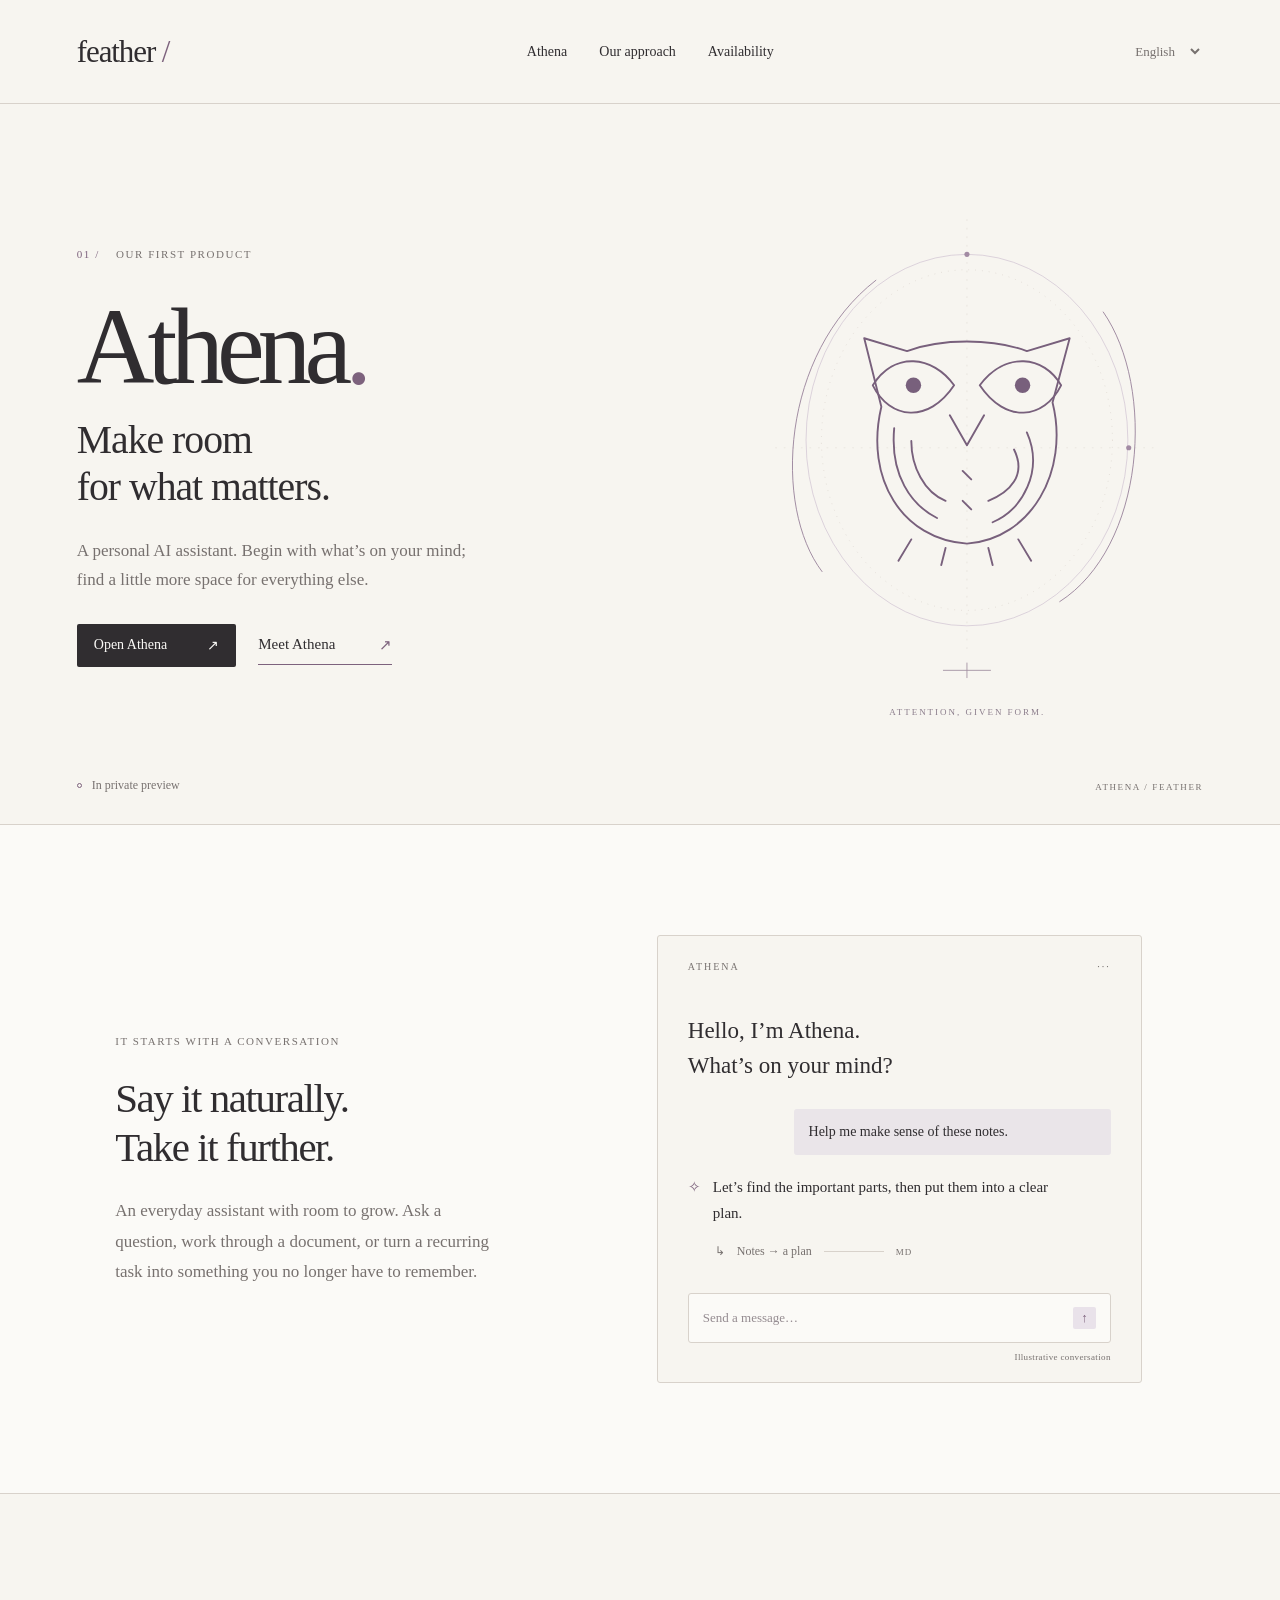
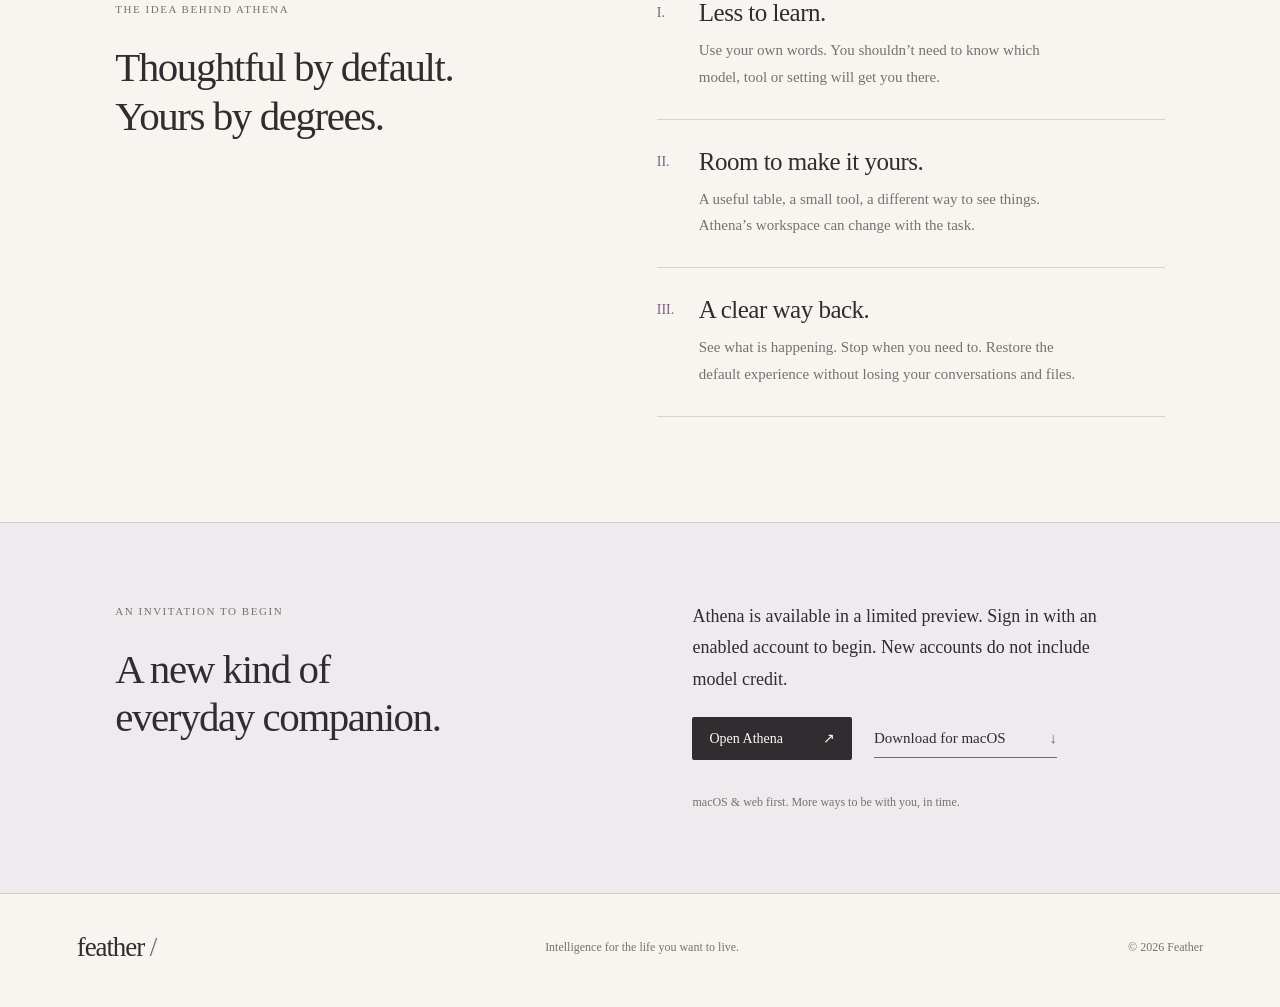
==== commit 5eb5d992: "Publish Athena product pages and verified Mac preview on Tencent Cloud" ====
--- a/index.html
+++ b/index.html
@@ -14,11 +14,11 @@
 <body>
   <a class="skip" href="#main" data-i18n="skip">Skip to content</a>
   <header class="masthead">
-    <a class="feather" href="#" aria-label="Feather home">feather<span aria-hidden="true"> /</span></a>
+    <a class="feather" href="/" aria-label="Feather home">feather<span aria-hidden="true"> /</span></a>
     <nav aria-label="Main navigation" data-label="nav">
-      <a href="#athena" data-i18n="product">Athena</a>
-      <a href="#approach" data-i18n="approach">Our approach</a>
-      <a href="#release" data-i18n="availability">Availability</a>
+      <a href="/athena/" data-i18n="product">Athena</a>
+      <a href="/about/" data-i18n="approach">Our approach</a>
+      <a href="https://app.athena.featherhk.com" data-i18n="availability">Availability</a>
     </nav>
     <label class="language"><span class="sr-only" data-i18n="language">Language</span><select id="language" aria-label="Language"><option value="en">English</option><option value="ja">日本語</option><option value="zh-Hans">简体中文</option><option value="zh-Hant">繁體中文</option></select></label>
   </header>
@@ -29,7 +29,7 @@
         <h1 id="hero-title">Athena<span>.</span></h1>
         <p class="hero-title" data-i18n="headline">Make room<br>for what matters.</p>
         <p class="intro" data-i18n="intro">A personal AI assistant. Begin with what’s on your mind; find a little more space for everything else.</p>
-        <a class="text-link" href="#athena"><span data-i18n="meet">Meet Athena</span><span aria-hidden="true">↗</span></a>
+        <a id="hero-open" class="solid-link" hidden><span data-i18n="open">Open Athena</span><span aria-hidden="true">↗</span></a><a class="text-link" href="/athena/"><span data-i18n="meet">Meet Athena</span><span aria-hidden="true">↗</span></a>
       </div>
       <figure class="hero-art" aria-hidden="true">
         <svg class="athena-seal" viewBox="0 0 500 590" fill="none">
@@ -79,7 +79,7 @@
       <div class="release-detail"><p id="release-status" data-i18n="releaseBody">We’re preparing Athena for its first release. Access is currently limited to invited accounts.</p><div id="release-links" hidden><a id="web-link" class="solid-link" hidden><span data-i18n="open">Open Athena</span><span aria-hidden="true">↗</span></a><a id="download-link" class="text-link" hidden><span data-i18n="download">Download for macOS</span><span aria-hidden="true">↓</span></a></div><p class="release-footnote" data-i18n="releaseFootnote">macOS & web first. More ways to be with you, in time.</p></div>
     </section>
   </main>
-  <footer><a class="feather" href="#">feather<span aria-hidden="true"> /</span></a><p data-i18n="footer">Intelligence for the life you want to live.</p><span>© <span id="year">2026</span> Feather</span></footer>
+  <footer><a class="feather" href="/">feather<span aria-hidden="true"> /</span></a><p data-i18n="footer">Intelligence for the life you want to live.</p><span>© <span id="year">2026</span> Feather</span></footer>
   <noscript><p class="noscript">This page works without JavaScript. Language selection and release links require JavaScript.</p></noscript>
 </body>
 </html>
--- a/css/style.css
+++ b/css/style.css
@@ -124,3 +124,4 @@
 }
 @media(prefers-reduced-motion:reduce){:root{scroll-behavior:auto}
 }
+@media(max-width:620px){.masthead{padding-top:16px;padding-bottom:14px}.masthead nav{display:flex;order:3;flex-basis:100%;justify-content:space-between;padding-top:12px;font-size:12px;gap:12px}.masthead .language{order:2}}
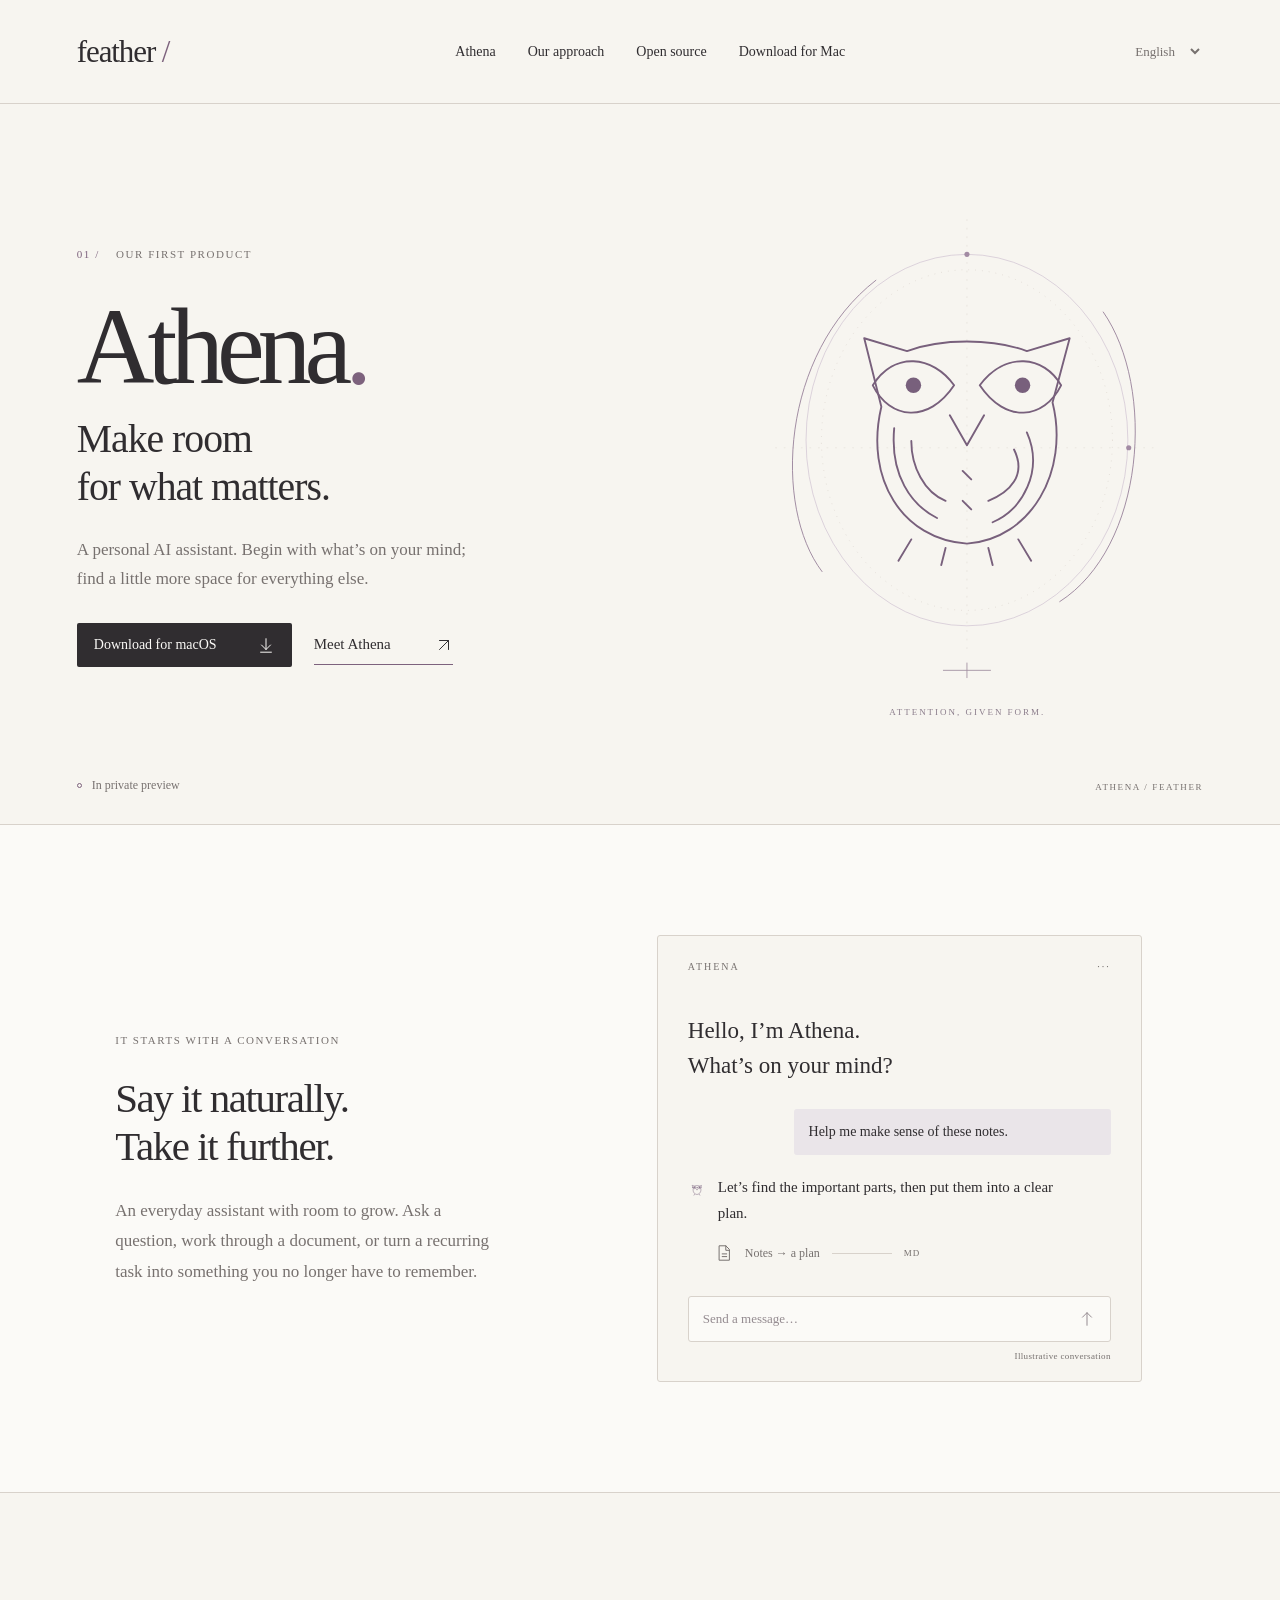
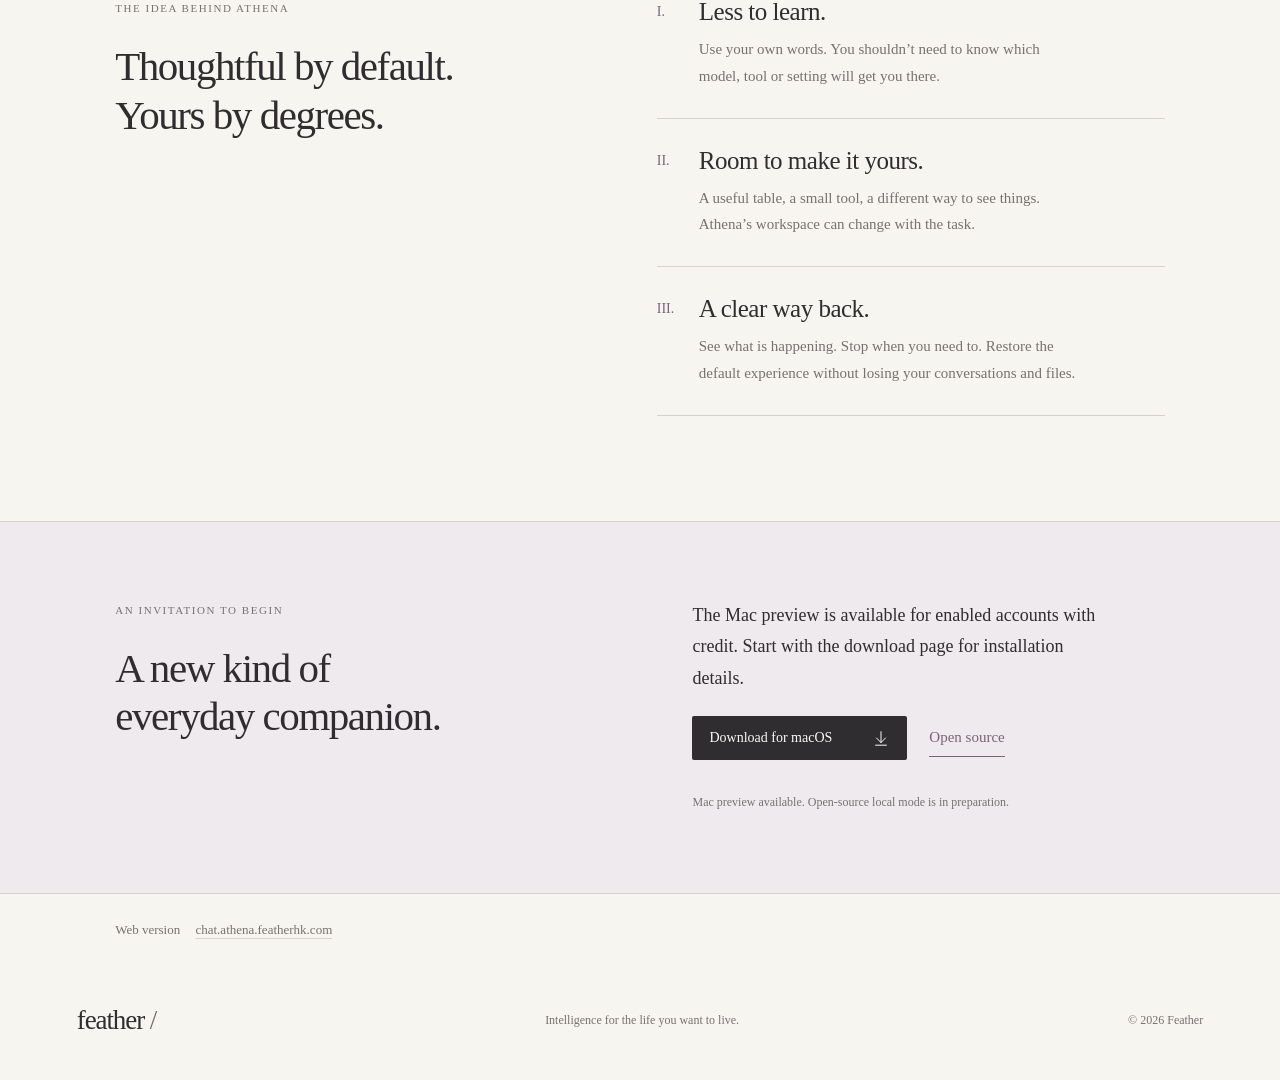
==== commit d8e88473: "Refocus website on Mac and document open-source release plans" ====
--- a/index.html
+++ b/index.html
@@ -18,7 +18,8 @@
     <nav aria-label="Main navigation" data-label="nav">
       <a href="/athena/" data-i18n="product">Athena</a>
       <a href="/about/" data-i18n="approach">Our approach</a>
-      <a href="https://app.athena.featherhk.com" data-i18n="availability">Availability</a>
+      <a href="/open-source/" data-i18n="openSource">Open source</a>
+      <a href="https://app.athena.featherhk.com" data-i18n="availability">Download for Mac</a>
     </nav>
     <label class="language"><span class="sr-only" data-i18n="language">Language</span><select id="language" aria-label="Language"><option value="en">English</option><option value="ja">日本語</option><option value="zh-Hans">简体中文</option><option value="zh-Hant">繁體中文</option></select></label>
   </header>
@@ -29,7 +30,7 @@
         <h1 id="hero-title">Athena<span>.</span></h1>
         <p class="hero-title" data-i18n="headline">Make room<br>for what matters.</p>
         <p class="intro" data-i18n="intro">A personal AI assistant. Begin with what’s on your mind; find a little more space for everything else.</p>
-        <a id="hero-open" class="solid-link" hidden><span data-i18n="open">Open Athena</span><span aria-hidden="true">↗</span></a><a class="text-link" href="/athena/"><span data-i18n="meet">Meet Athena</span><span aria-hidden="true">↗</span></a>
+        <a id="hero-download" class="solid-link" href="https://app.athena.featherhk.com/"><span data-i18n="download">Download for macOS</span><svg class="line-icon" viewBox="0 0 20 20" fill="none" aria-hidden="true"><path d="M10 3v12m-5-5 5 5 5-5M4 18h12"/></svg></a><a class="text-link" href="/athena/"><span data-i18n="meet">Meet Athena</span><svg class="line-icon" viewBox="0 0 20 20" fill="none" aria-hidden="true"><path d="M5 15 15 5M5 5h10v10"/></svg></a>
       </div>
       <figure class="hero-art" aria-hidden="true">
         <svg class="athena-seal" viewBox="0 0 500 590" fill="none">
@@ -58,9 +59,9 @@
         <div class="preview-top"><span>ATHENA</span><span aria-hidden="true">···</span></div>
         <div class="preview-greeting" data-i18n="greeting">Hello, I’m Athena.<br>What’s on your mind?</div>
         <p class="preview-user" data-i18n="exampleUser">Help me make sense of these notes.</p>
-        <div class="preview-reply"><span class="small-owl" aria-hidden="true">✧</span><p data-i18n="exampleReply">Let’s find the important parts, then put them into a clear plan.</p></div>
-        <div class="preview-file"><span aria-hidden="true">↳</span><span data-i18n="exampleFile">Notes → a plan</span><span class="file-rule" aria-hidden="true"></span><span>MD</span></div>
-        <div class="preview-composer"><span data-i18n="message">Send a message…</span><span aria-hidden="true">↑</span></div>
+        <div class="preview-reply"><img class="small-owl" src="/assets/favicon.svg" alt=""><p data-i18n="exampleReply">Let’s find the important parts, then put them into a clear plan.</p></div>
+        <div class="preview-file"><svg class="line-icon" viewBox="0 0 20 20" fill="none" aria-hidden="true"><path d="M5 2h7l4 4v12H5ZM12 2v5h4M8 11h5M8 14h5"/></svg><span data-i18n="exampleFile">Notes → a plan</span><span class="file-rule" aria-hidden="true"></span><span>MD</span></div>
+        <div class="preview-composer"><span data-i18n="message">Send a message…</span><svg class="line-icon" viewBox="0 0 20 20" fill="none" aria-hidden="true"><path d="M10 17V3m-5 5 5-5 5 5"/></svg></div>
         <span class="illustration-label" data-i18n="illustration">Illustrative conversation</span>
       </div>
     </section>
@@ -76,10 +77,11 @@
 
     <section class="release-section" id="release" aria-labelledby="release-title">
       <div><span class="eyebrow" data-i18n="releaseEyebrow">An invitation to begin</span><h2 id="release-title" data-i18n="releaseTitle">A new kind of<br>everyday companion.</h2></div>
-      <div class="release-detail"><p id="release-status" data-i18n="releaseBody">We’re preparing Athena for its first release. Access is currently limited to invited accounts.</p><div id="release-links" hidden><a id="web-link" class="solid-link" hidden><span data-i18n="open">Open Athena</span><span aria-hidden="true">↗</span></a><a id="download-link" class="text-link" hidden><span data-i18n="download">Download for macOS</span><span aria-hidden="true">↓</span></a></div><p class="release-footnote" data-i18n="releaseFootnote">macOS & web first. More ways to be with you, in time.</p></div>
+      <div class="release-detail"><p id="release-status" data-i18n="releaseBody">The Mac preview is available for enabled accounts with credit. The source release and local setup are in preparation.</p><div id="release-links"><a id="download-link" class="solid-link" href="https://app.athena.featherhk.com/"><span data-i18n="download">Download for macOS</span><svg class="line-icon" viewBox="0 0 20 20" fill="none" aria-hidden="true"><path d="M10 3v12m-5-5 5 5 5-5M4 18h12"/></svg></a><a class="text-link" href="/open-source/"><span data-i18n="openSource">Open source</span></a></div><p class="release-footnote" data-i18n="releaseFootnote">Mac preview available. Open-source local mode is in preparation.</p></div>
     </section>
+    <div class="site-reference"><p class="web-reference"><span data-i18n="webLabel">Web version</span> <a href="https://chat.athena.featherhk.com/">chat.athena.featherhk.com</a></p></div>
   </main>
-  <footer><a class="feather" href="/">feather<span aria-hidden="true"> /</span></a><p data-i18n="footer">Intelligence for the life you want to live.</p><span>© <span id="year">2026</span> Feather</span></footer>
-  <noscript><p class="noscript">This page works without JavaScript. Language selection and release links require JavaScript.</p></noscript>
+  <footer><a class="feather" href="/">feather<span aria-hidden="true"> /</span></a><p data-i18n="footer">Intelligence for the life you want to live.</p><span>&copy; <span id="year">2026</span> Feather</span></footer>
+  <noscript><p class="noscript">This page works without JavaScript. Language selection requires JavaScript.</p></noscript>
 </body>
 </html>
--- a/css/style.css
+++ b/css/style.css
@@ -125,3 +125,14 @@
 @media(prefers-reduced-motion:reduce){:root{scroll-behavior:auto}
 }
 @media(max-width:620px){.masthead{padding-top:16px;padding-bottom:14px}.masthead nav{display:flex;order:3;flex-basis:100%;justify-content:space-between;padding-top:12px;font-size:12px;gap:12px}.masthead .language{order:2}}
+
+.line-icon{width:18px;height:18px;flex:none;stroke:currentColor;stroke-width:1.1;stroke-linecap:round;stroke-linejoin:round}
+.small-owl{width:18px;height:22px;object-fit:contain;flex:none;margin-top:3px}
+.web-reference{font-size:13px;line-height:1.8;color:var(--muted);margin:24px 0 0;overflow-wrap:anywhere}
+.web-reference>span{margin-right:12px}
+.web-reference a,.source-reference a{text-decoration:underline;text-decoration-color:var(--line);text-underline-offset:4px}
+.web-reference a:hover,.source-reference a:hover{text-decoration-color:var(--accent)}
+.site-reference{max-width:1440px;padding:0 9% 26px;margin:auto}
+.source-reference{max-width:380px;font-size:13px;color:var(--muted);line-height:1.85;margin:20px 0 0}
+@media(max-width:850px){.masthead nav{gap:18px;font-size:12px}.masthead{gap:24px}}
+@media(max-width:620px){.masthead nav{gap:12px;flex-wrap:wrap;justify-content:flex-start;column-gap:24px;row-gap:14px}.site-reference{padding:0 7% 20px}}
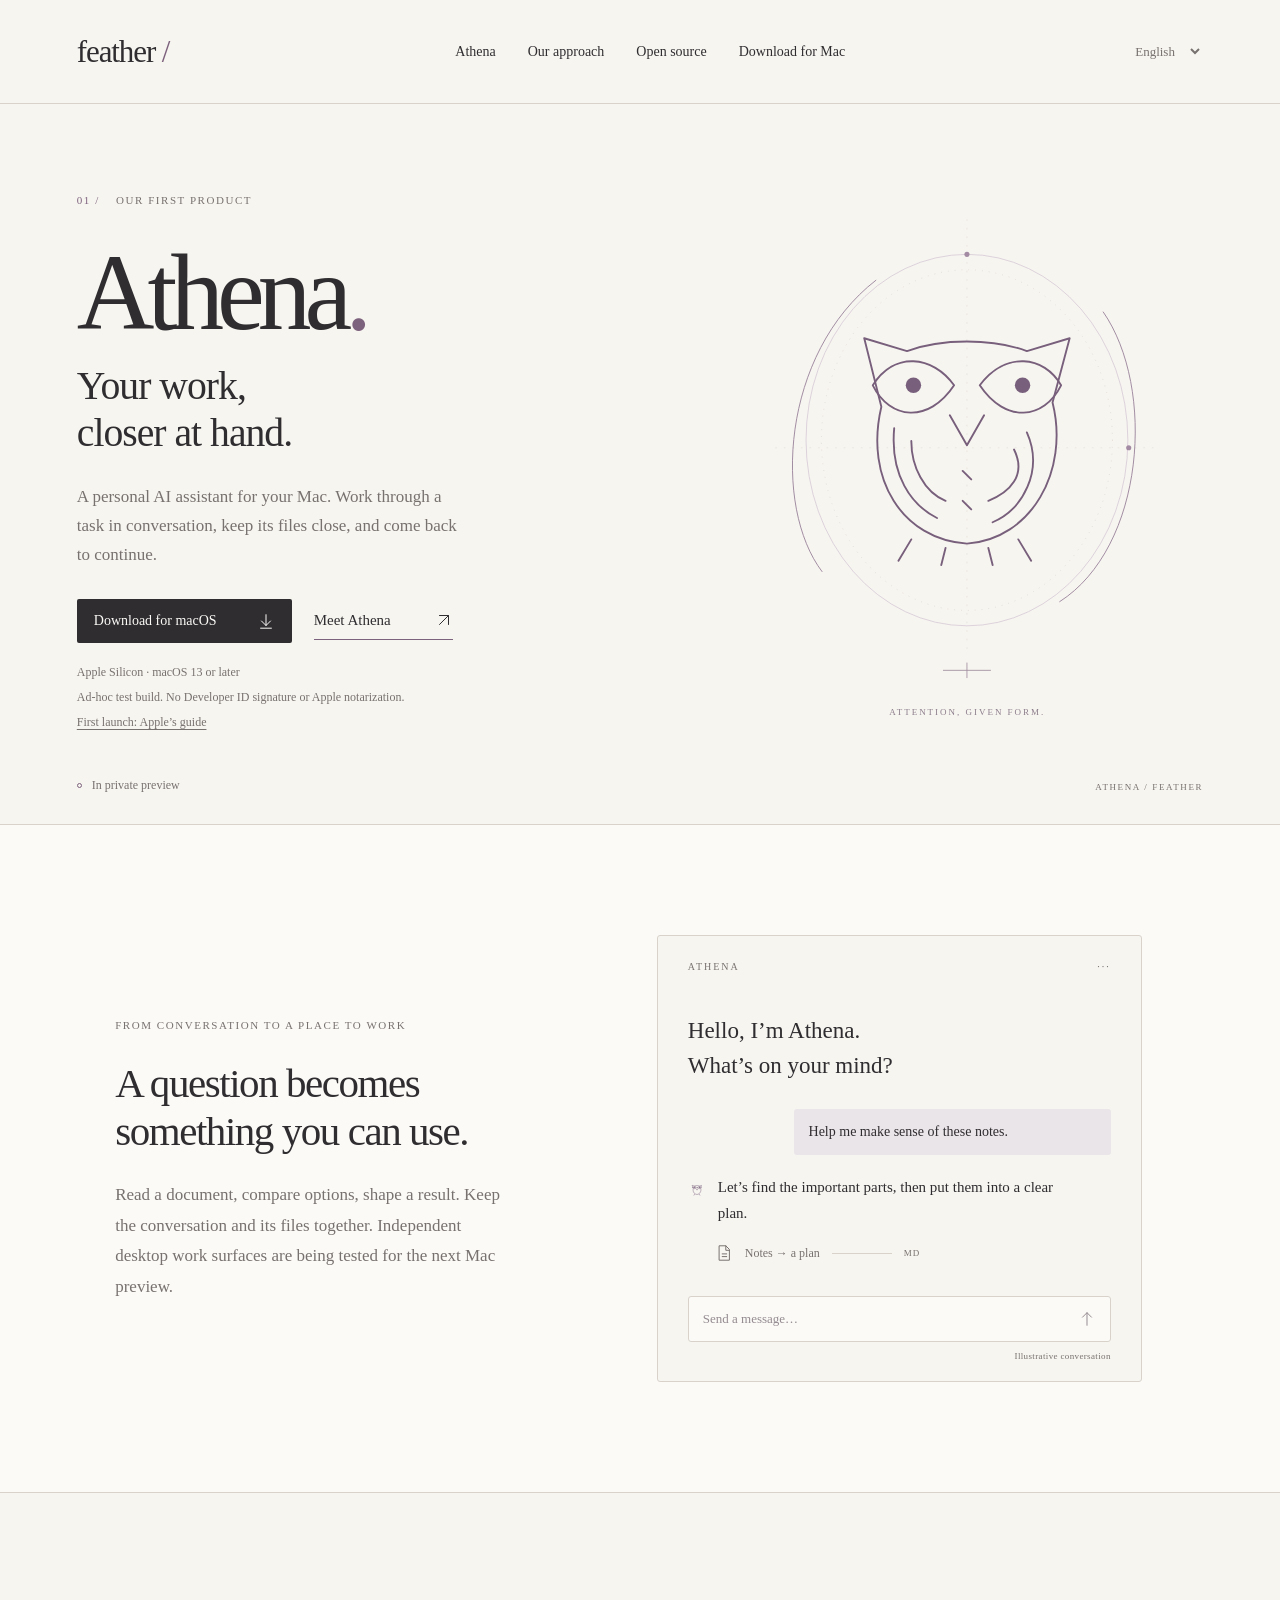
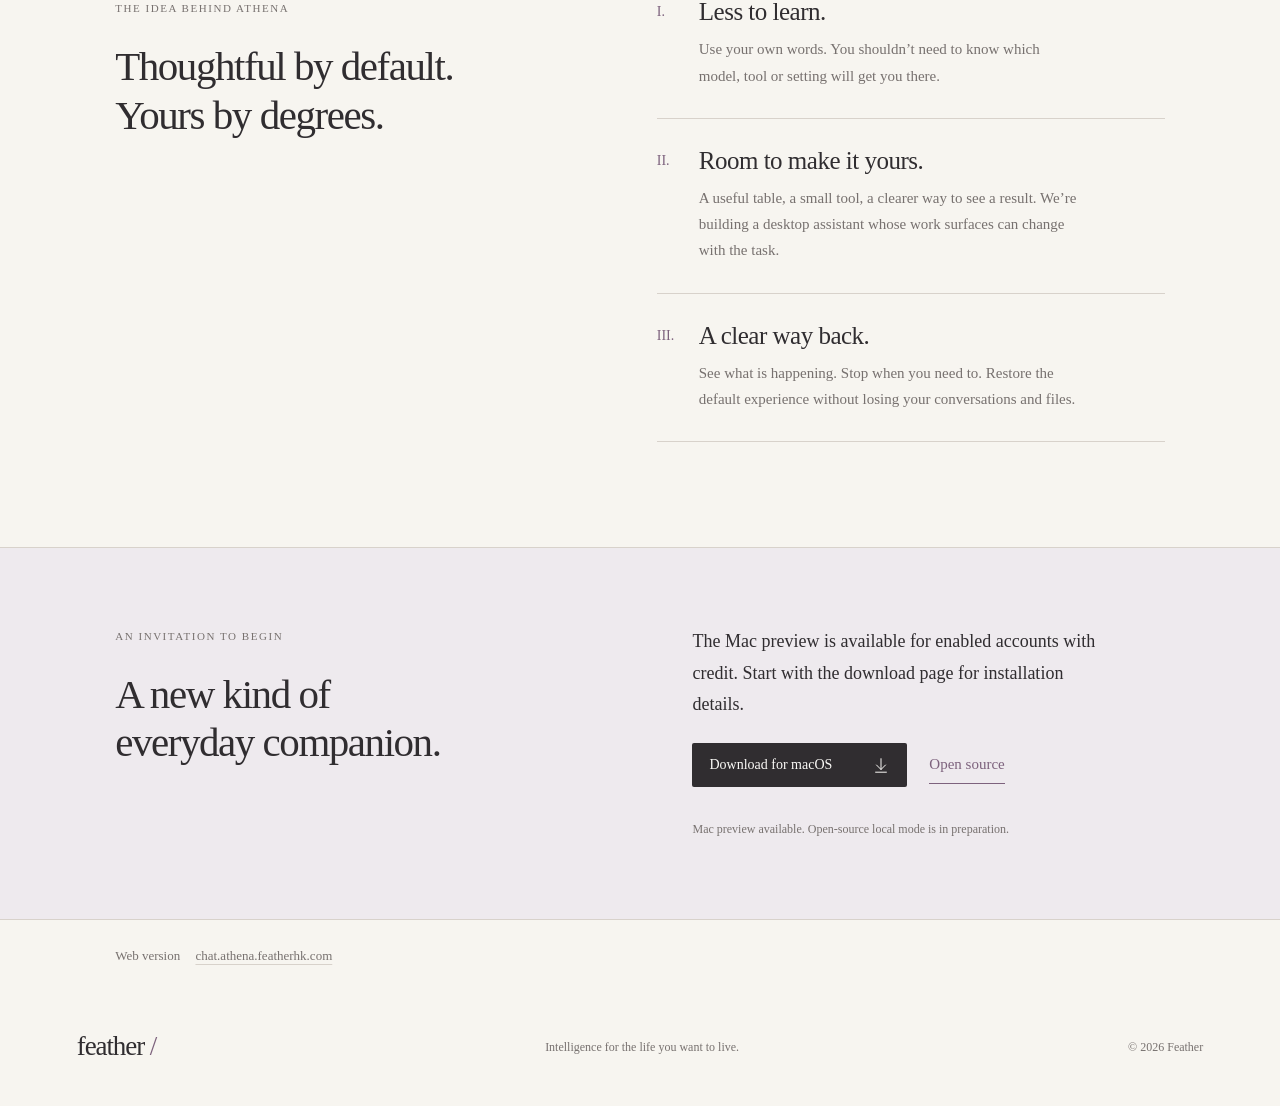
==== commit 88a7a186: "Clarify desktop direction and preview installation requirements" ====
--- a/index.html
+++ b/index.html
@@ -4,8 +4,8 @@
   <meta charset="utf-8">
   <meta name="viewport" content="width=device-width, initial-scale=1">
   <meta name="color-scheme" content="light">
-  <meta name="description" content="Meet Athena, a personal AI assistant by Feather. A conversation is the beginning of getting something done.">
-  <title>Athena by Feather — Make room for what matters</title>
+  <meta name="description" content="Athena is a personal AI assistant for your Mac. Keep a task’s conversation and files together, and come back to continue.">
+  <title>Athena by Feather — Your work, closer at hand</title>
   <link rel="icon" type="image/svg+xml" href="assets/favicon.svg">
   <link rel="stylesheet" href="css/style.css">
   <script defer src="js/i18n.js"></script>
@@ -28,9 +28,10 @@
       <div class="hero-copy">
         <div class="eyebrow"><span>01 /</span> <span data-i18n="first">Our first product</span></div>
         <h1 id="hero-title">Athena<span>.</span></h1>
-        <p class="hero-title" data-i18n="headline">Make room<br>for what matters.</p>
-        <p class="intro" data-i18n="intro">A personal AI assistant. Begin with what’s on your mind; find a little more space for everything else.</p>
+        <p class="hero-title" data-i18n="headline">Your work,<br>closer at hand.</p>
+        <p class="intro" data-i18n="intro">A personal AI assistant for your Mac. Work through a task in conversation, keep its files close, and come back to continue.</p>
         <a id="hero-download" class="solid-link" href="https://app.athena.featherhk.com/"><span data-i18n="download">Download for macOS</span><svg class="line-icon" viewBox="0 0 20 20" fill="none" aria-hidden="true"><path d="M10 3v12m-5-5 5 5 5-5M4 18h12"/></svg></a><a class="text-link" href="/athena/"><span data-i18n="meet">Meet Athena</span><svg class="line-icon" viewBox="0 0 20 20" fill="none" aria-hidden="true"><path d="M5 15 15 5M5 5h10v10"/></svg></a>
+        <div class="download-requirements"><p data-i18n="platform">Apple Silicon · macOS 13 or later</p><p data-i18n="signing">Ad-hoc test build. No Developer ID signature or Apple notarization.</p><a href="https://support.apple.com/102445" data-i18n="firstLaunch">First launch: Apple’s guide</a></div>
       </div>
       <figure class="hero-art" aria-hidden="true">
         <svg class="athena-seal" viewBox="0 0 500 590" fill="none">
@@ -54,7 +55,7 @@
     </section>
 
     <section class="product-section" id="athena" aria-labelledby="product-title">
-      <div class="section-heading"><span class="eyebrow" data-i18n="conversation">It starts with a conversation</span><h2 id="product-title" data-i18n="productTitle">Say it naturally.<br>Take it further.</h2><p data-i18n="productIntro">An everyday assistant with room to grow. Ask a question, work through a document, or turn a recurring task into something you no longer have to remember.</p></div>
+      <div class="section-heading"><span class="eyebrow" data-i18n="conversation">From conversation to a place to work</span><h2 id="product-title" data-i18n="productTitle">A question becomes<br>something you can use.</h2><p data-i18n="productIntro">Read a document, compare options, shape a result. Keep the conversation and its files together. Independent desktop work surfaces are being tested for the next Mac preview.</p></div>
       <div class="conversation-preview">
         <div class="preview-top"><span>ATHENA</span><span aria-hidden="true">···</span></div>
         <div class="preview-greeting" data-i18n="greeting">Hello, I’m Athena.<br>What’s on your mind?</div>
@@ -70,7 +71,7 @@
       <div class="section-heading"><span class="eyebrow" data-i18n="approachEyebrow">The idea behind Athena</span><h2 id="approach-title" data-i18n="approachTitle">Thoughtful by default.<br>Yours by degrees.</h2></div>
       <div class="principles">
         <article><span class="number">I.</span><div><h3 data-i18n="oneTitle">Less to learn.</h3><p data-i18n="oneBody">Use your own words. You shouldn’t need to know which model, tool or setting will get you there.</p></div></article>
-        <article><span class="number">II.</span><div><h3 data-i18n="twoTitle">Room to make it yours.</h3><p data-i18n="twoBody">A useful table, a small tool, a different way to see things. Athena’s workspace can change with the task.</p></div></article>
+        <article><span class="number">II.</span><div><h3 data-i18n="twoTitle">Room to make it yours.</h3><p data-i18n="twoBody">A useful table, a small tool, a clearer way to see a result. We’re building a desktop assistant whose work surfaces can change with the task.</p></div></article>
         <article><span class="number">III.</span><div><h3 data-i18n="threeTitle">A clear way back.</h3><p data-i18n="threeBody">See what is happening. Stop when you need to. Restore the default experience without losing your conversations and files.</p></div></article>
       </div>
     </section>
--- a/css/style.css
+++ b/css/style.css
@@ -22,6 +22,8 @@
 h1>span{color:var(--accent)}
 .hero-title{font-size:clamp(30px,3.1vw,45px);line-height:1.2;letter-spacing:-.025em;margin:0 0 25px;max-width:510px}
 .intro{font-size:17px;line-height:1.7;max-width:390px;margin:0 0 29px;color:var(--muted)}
+.download-requirements{max-width:390px;margin:7px 0 0;font-size:12px;line-height:1.7;color:var(--muted)}
+.download-requirements p{margin:0 0 5px}.download-requirements a{text-decoration:underline;text-underline-offset:3px}
 .text-link{display:inline-flex;gap:44px;padding:10px 0;border-bottom:1px solid var(--accent);font-size:15px;align-items:center}
 .text-link>span:last-child{color:var(--accent);font-family:serif}
 .hero-art{margin:-10px 0 0 35px;position:relative}
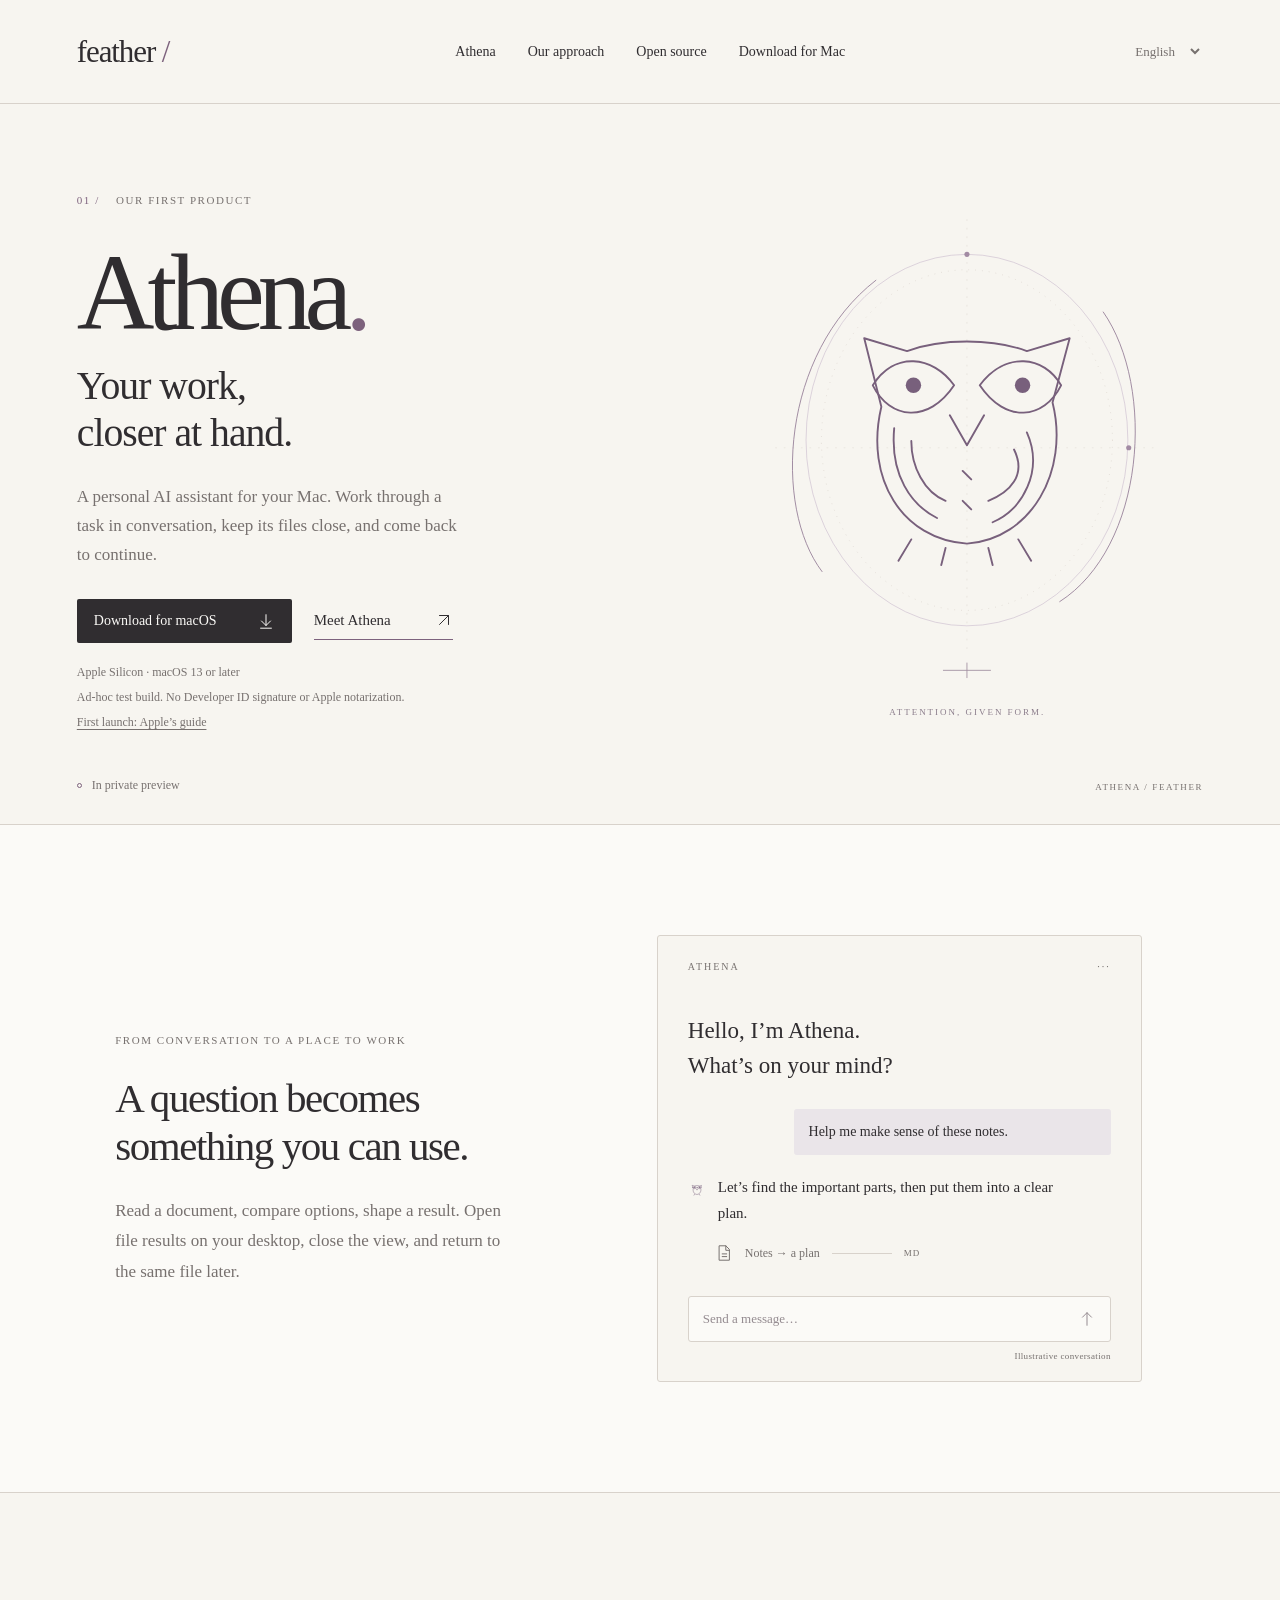
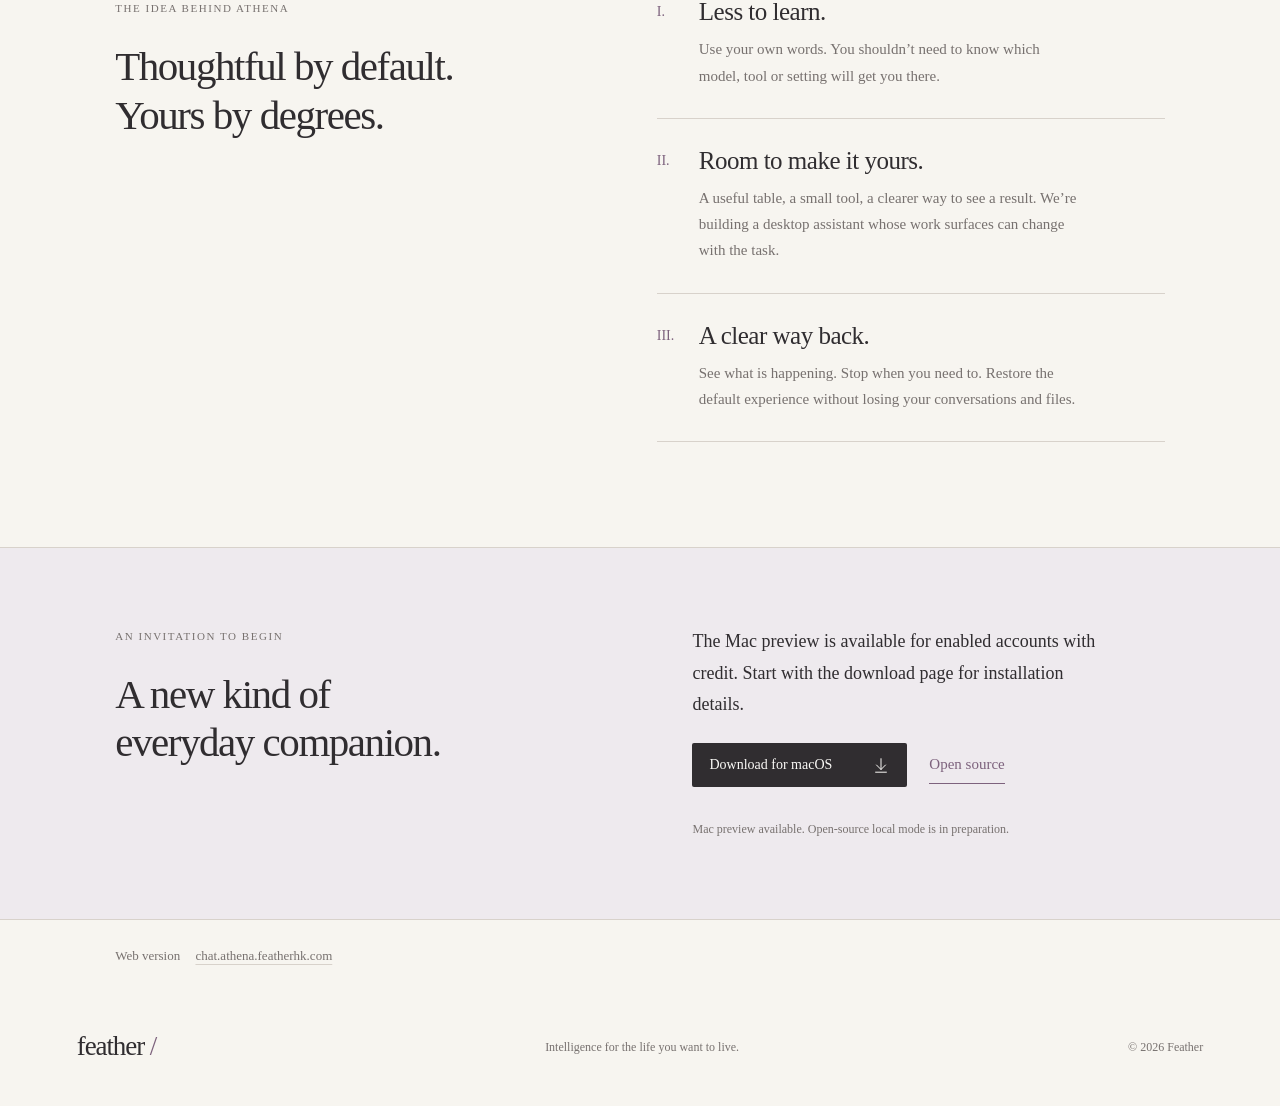
==== commit 61fecb70: "Describe released desktop file surfaces and show preview build number" ====
--- a/index.html
+++ b/index.html
@@ -55,7 +55,7 @@
     </section>
 
     <section class="product-section" id="athena" aria-labelledby="product-title">
-      <div class="section-heading"><span class="eyebrow" data-i18n="conversation">From conversation to a place to work</span><h2 id="product-title" data-i18n="productTitle">A question becomes<br>something you can use.</h2><p data-i18n="productIntro">Read a document, compare options, shape a result. Keep the conversation and its files together. Independent desktop work surfaces are being tested for the next Mac preview.</p></div>
+      <div class="section-heading"><span class="eyebrow" data-i18n="conversation">From conversation to a place to work</span><h2 id="product-title" data-i18n="productTitle">A question becomes<br>something you can use.</h2><p data-i18n="productIntro">Read a document, compare options, shape a result. Open file results on your desktop, close the view, and return to the same file later.</p></div>
       <div class="conversation-preview">
         <div class="preview-top"><span>ATHENA</span><span aria-hidden="true">···</span></div>
         <div class="preview-greeting" data-i18n="greeting">Hello, I’m Athena.<br>What’s on your mind?</div>
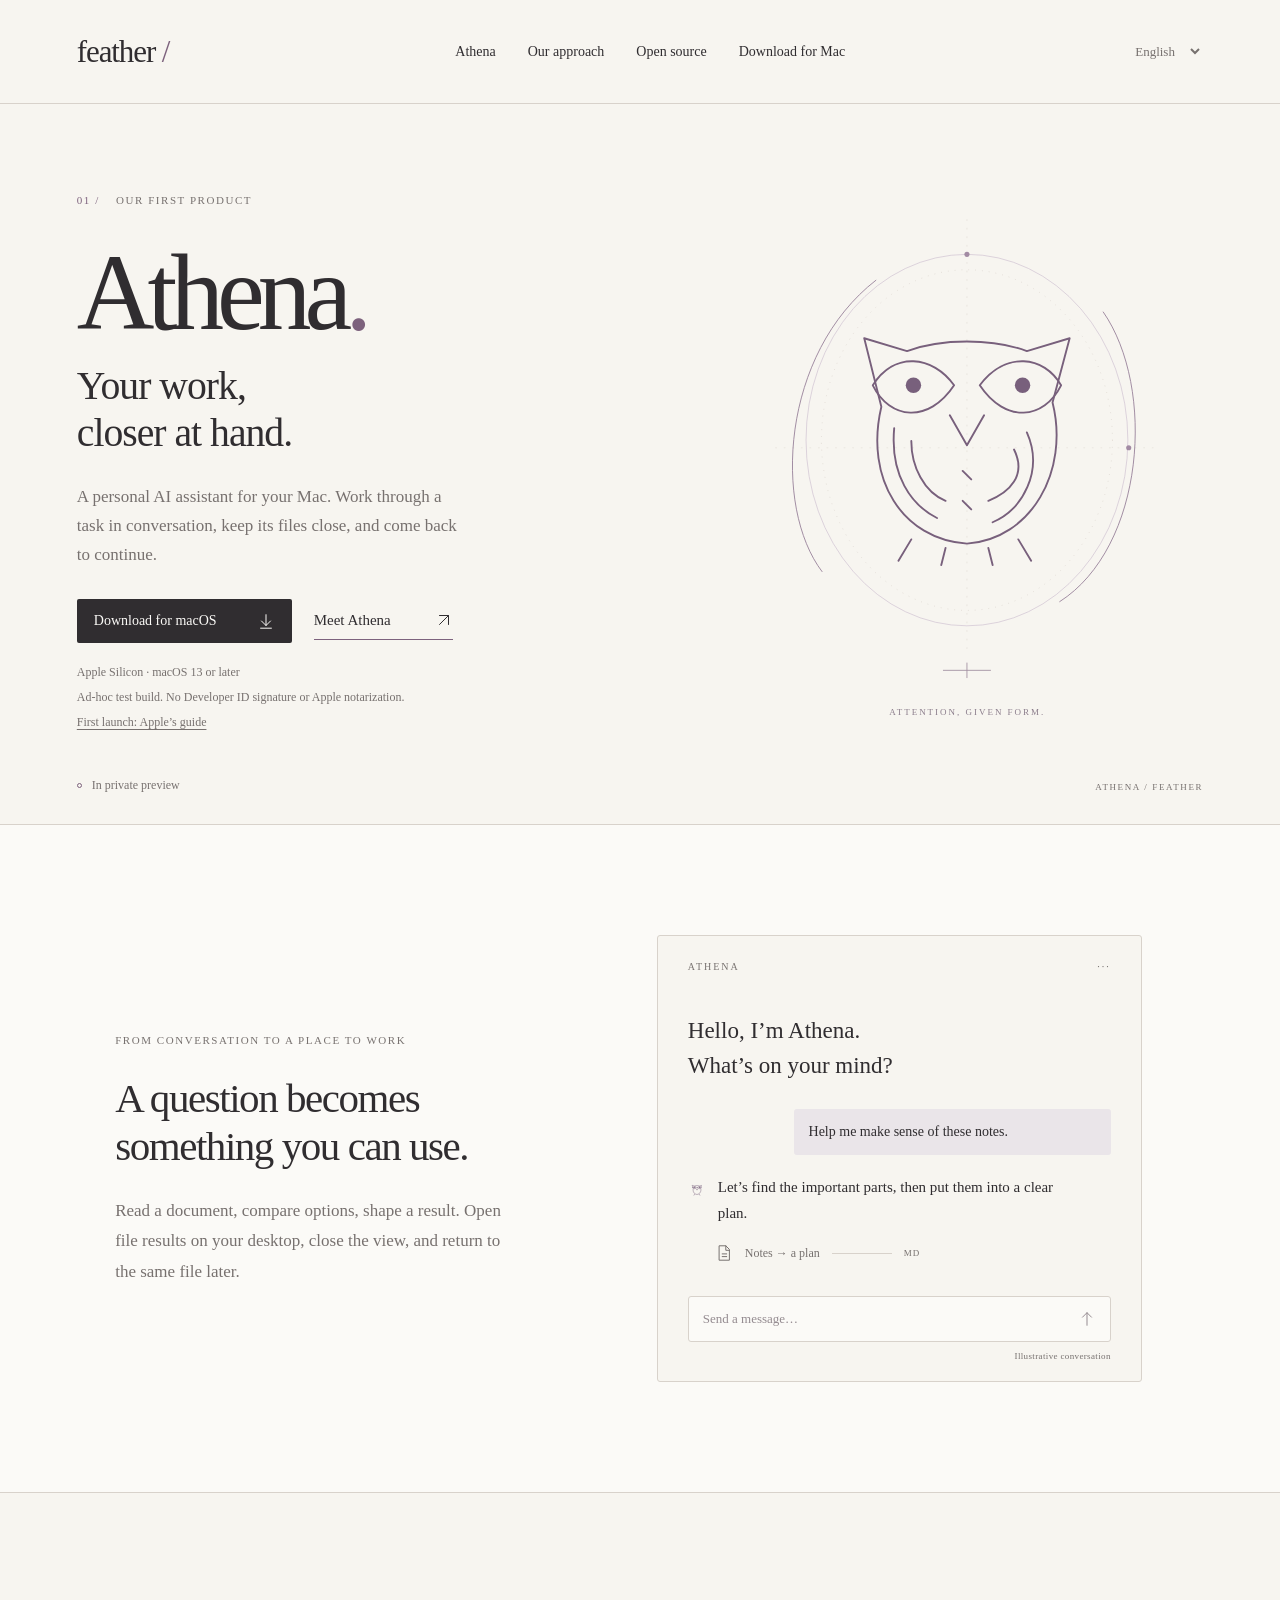
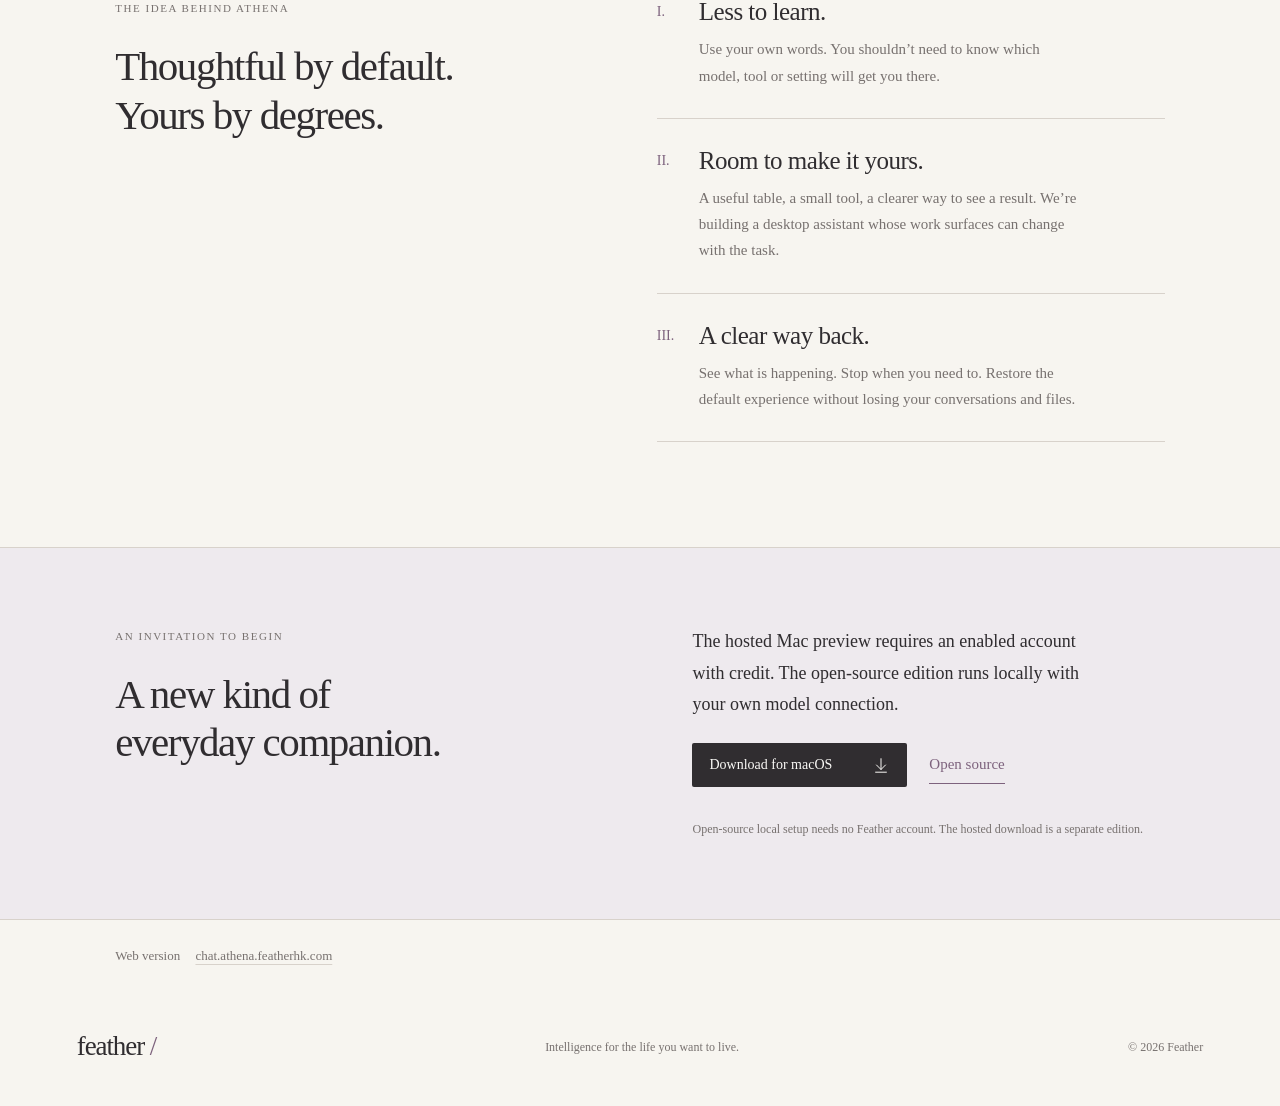
==== commit 287ed216: "Publish Athena open-source entry points and local setup guidance" ====
--- a/index.html
+++ b/index.html
@@ -78,7 +78,7 @@
 
     <section class="release-section" id="release" aria-labelledby="release-title">
       <div><span class="eyebrow" data-i18n="releaseEyebrow">An invitation to begin</span><h2 id="release-title" data-i18n="releaseTitle">A new kind of<br>everyday companion.</h2></div>
-      <div class="release-detail"><p id="release-status" data-i18n="releaseBody">The Mac preview is available for enabled accounts with credit. The source release and local setup are in preparation.</p><div id="release-links"><a id="download-link" class="solid-link" href="https://app.athena.featherhk.com/"><span data-i18n="download">Download for macOS</span><svg class="line-icon" viewBox="0 0 20 20" fill="none" aria-hidden="true"><path d="M10 3v12m-5-5 5 5 5-5M4 18h12"/></svg></a><a class="text-link" href="/open-source/"><span data-i18n="openSource">Open source</span></a></div><p class="release-footnote" data-i18n="releaseFootnote">Mac preview available. Open-source local mode is in preparation.</p></div>
+      <div class="release-detail"><p id="release-status" data-i18n="releaseBody">Choose the hosted Mac preview with an enabled account and credit, or run the open-source edition with your own Chat Completions connection.</p><div id="release-links"><a id="download-link" class="solid-link" href="https://app.athena.featherhk.com/"><span data-i18n="download">Download for macOS</span><svg class="line-icon" viewBox="0 0 20 20" fill="none" aria-hidden="true"><path d="M10 3v12m-5-5 5 5 5-5M4 18h12"/></svg></a><a class="text-link" href="/open-source/"><span data-i18n="openSource">Open source</span></a></div><p class="release-footnote" data-i18n="releaseFootnote">Open-source local setup needs no Feather account. The hosted download is a separate edition.</p></div>
     </section>
     <div class="site-reference"><p class="web-reference"><span data-i18n="webLabel">Web version</span> <a href="https://chat.athena.featherhk.com/">chat.athena.featherhk.com</a></p></div>
   </main>
